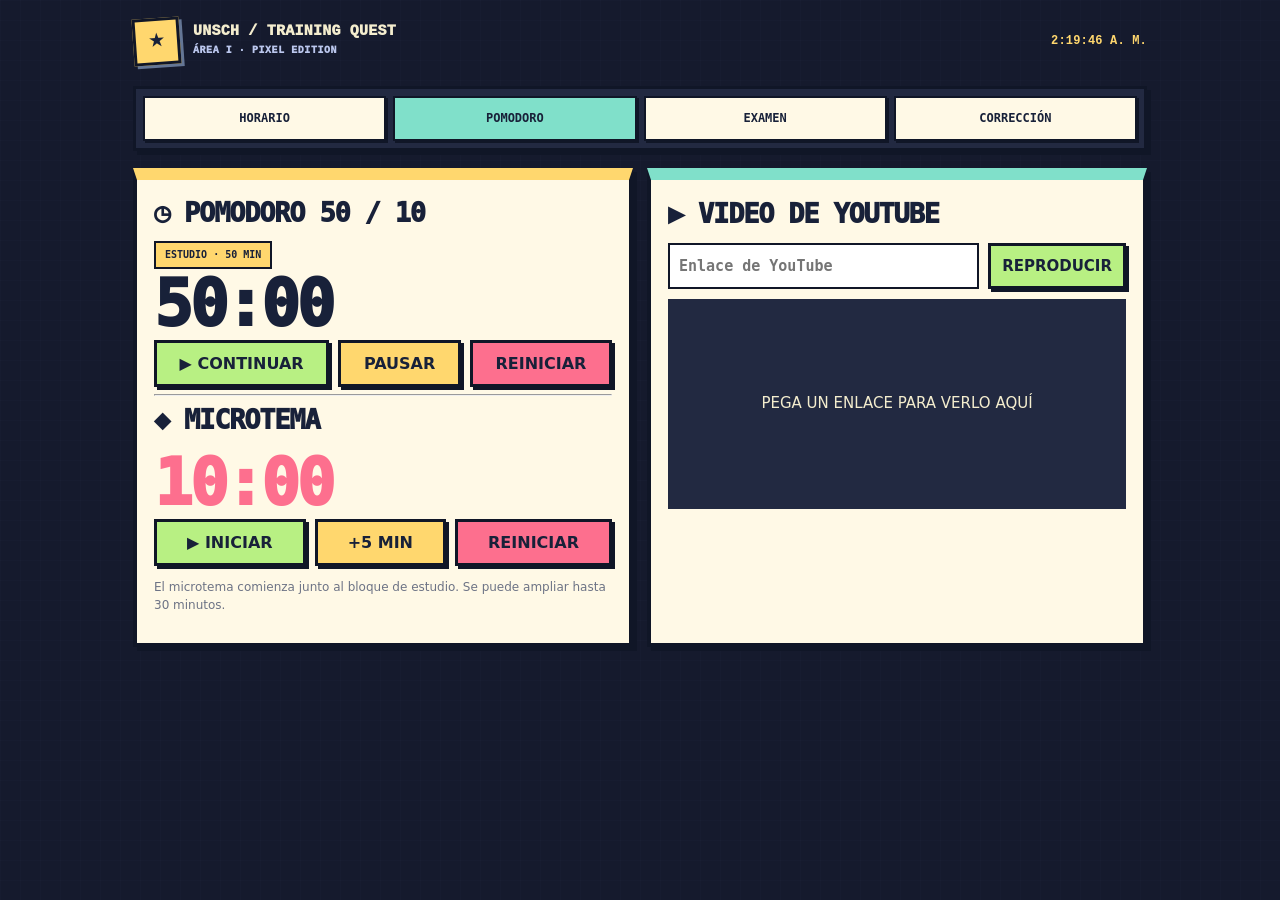
==== training.html @ 4e38eedb "feat: compact course budget cards with block minutes and seconds per question" ====
<!doctype html><html lang="es"><head><meta charset="utf-8"><meta name="viewport" content="width=device-width,initial-scale=1"><title>UNSCH · TRAINING QUEST / Pixel Edition</title><style>
:root{--night:#151a2d;--navy:#222941;--blue:#344163;--cream:#f4edce;--paper:#fff9e6;--ink:#182139;--edge:#101627;--muted:#6d7385;--pink:#fd6f8e;--lime:#b8f083;--yellow:#ffd76e;--mint:#80e0ca;--white:#fff;--shadow:5px 5px 0 var(--edge)}
*{box-sizing:border-box}html{scroll-behavior:smooth}body{margin:0;min-height:100vh;color:var(--ink);background:var(--night);font:500 15px/1.48 system-ui,-apple-system,"Segoe UI",sans-serif;overflow-x:hidden}
body:before{content:"";position:fixed;inset:0;z-index:-1;opacity:.35;pointer-events:none;background-image:linear-gradient(#a2b1e80e 1px,transparent 1px),linear-gradient(90deg,#a2b1e80e 1px,transparent 1px);background-size:20px 20px}
button,input{font:inherit}button{cursor:pointer}button:focus-visible,input:focus-visible{outline:4px solid var(--mint);outline-offset:2px}button:disabled{opacity:.48;cursor:not-allowed}
h1,h2,h3,p{margin-top:0}.pixel{font-family:"Courier New",Consolas,monospace;font-weight:1000;letter-spacing:.05em;text-transform:uppercase}.hidden{display:none!important}.shell{width:min(100%,1050px);padding:18px 18px 70px;margin:0 auto}
.top{display:flex;justify-content:space-between;align-items:center;gap:12px;color:var(--cream);margin-bottom:21px}.logo{display:flex;align-items:center;gap:13px}.logo-mark{border:3px solid var(--edge);box-shadow:3px 3px 0 #647695;background:var(--yellow);color:var(--ink);width:47px;height:47px;display:grid;place-items:center;font-size:22px;transform:rotate(-4deg)}.logo small{display:block;letter-spacing:.13em;font-size:10px;color:#bbc7ed;margin-top:4px}.logo strong{font-size:15px;line-height:1.1}.top-actions{display:flex;align-items:center;gap:9px}.offline{color:var(--lime);font-size:10px;border:1px solid #54634e;padding:8px 10px}.gear{width:47px;height:47px;display:grid;place-items:center;background:var(--navy);color:var(--white);font-size:26px;border:3px solid #8c95b4;box-shadow:3px 3px 0 #090f20;line-height:1}
.panel{border:4px solid var(--edge);box-shadow:var(--shadow);background:var(--paper);margin-bottom:19px}.panel-dark{background:var(--navy);color:#fff}.pad{padding:24px}.tiny{font:900 11px/1.4 "Courier New",monospace;letter-spacing:.15em;text-transform:uppercase}.kicker{color:var(--pink)}.topline{display:flex;align-items:center;justify-content:space-between;gap:8px;flex-wrap:wrap}.tag{display:inline-block;padding:6px 9px;background:var(--yellow);color:var(--ink);border:2px solid var(--edge);font:900 10px/1.2 monospace;letter-spacing:.05em;text-transform:uppercase}.tag.dark{background:var(--mint)}
.hero{position:relative;overflow:hidden}.hero:after{content:"✦";position:absolute;right:45px;top:50px;font-size:76px;color:#b8f08322;pointer-events:none}.hero h1{font-size:clamp(35px,6.7vw,74px);line-height:.98;letter-spacing:-.075em;max-width:680px;margin:19px 0 17px}.hero h1 span{color:var(--yellow);display:block}.lead{color:#cbd0e1;max-width:580px;font-size:15px;line-height:1.65}.btn{border:3px solid var(--edge);box-shadow:4px 4px 0 #101627;display:inline-flex;justify-content:center;align-items:center;gap:9px;text-align:center;font-weight:950;letter-spacing:.03em;min-height:53px;padding:12px 17px;background:#fff;color:var(--ink);text-decoration:none;transition:transform .08s,box-shadow .08s;border-radius:0}.btn:active:not(:disabled){transform:translate(3px,3px);box-shadow:1px 1px 0 var(--edge)}.btn.primary{background:var(--lime)}.btn.yellow{background:var(--yellow)}.btn.pink{background:var(--pink)}.btn.ghost{background:#eef0f9}.btn.navy{background:var(--navy);color:#fff;border-color:#0a0e1a;box-shadow:4px 4px 0 #7c87a4}.home-actions{display:flex;gap:13px;flex-wrap:wrap;margin-top:24px}.home-actions .btn.primary{min-width:250px}
.stat-grid{display:grid;grid-template-columns:repeat(3,minmax(0,1fr));gap:15px}.stat{padding:19px}.stat .num{font:900 clamp(30px,4vw,48px)/1.1 "Courier New",monospace;letter-spacing:-.06em;margin:10px 0}.stat .desc{font-size:12px;color:var(--muted)}.stat em{font-style:normal;font-size:12px;white-space:nowrap}.stat:nth-child(2){background:var(--mint)}.stat:nth-child(3){background:var(--yellow)}.muted{color:var(--muted)}
.hint{padding:13px 15px;background:#eaf2dd;border-left:5px solid #69a447;font-size:13px;line-height:1.6}.hint strong{color:#21412d}.footer-note{color:#aeb9d8;font-size:11px;line-height:1.5;margin:20px 0;text-align:center}
.game-grid{display:grid;grid-template-columns:minmax(0,1fr) 268px;gap:20px}.score-banner{padding:15px 18px;background:#292f4b;color:#fff;display:flex;justify-content:space-between;align-items:center;gap:20px;flex-wrap:wrap}.score-banner .score{font:1000 clamp(36px,5vw,54px)/1 "Courier New",monospace;color:var(--lime);letter-spacing:-.075em;margin:5px 0}.score-banner .score span{color:#bbc2d8;font:700 19px monospace;letter-spacing:0}.score-breakdown{display:flex;gap:18px;align-items:center;font-size:12px;color:#d9deef}.score-breakdown b{display:block;color:var(--yellow);font:900 20px monospace}.question-panel{overflow:hidden}.question-head{background:var(--yellow);border-bottom:4px solid var(--edge);padding:14px 20px;display:flex;gap:10px;align-items:center;justify-content:space-between}.question-head .tiny{color:#333e54}.question-body{padding:23px 25px 26px}.course-title{font-size:clamp(26px,4vw,43px);font-weight:1000;line-height:1.06;letter-spacing:-.05em;margin:4px 0 13px;max-width:600px}.course-meta{display:flex;flex-wrap:wrap;gap:8px;margin-bottom:19px}.pill{font:800 12px monospace;border:2px solid var(--edge);padding:6px 9px;background:#f5eac8}.pill.accent{background:var(--mint)}.progress-rail{background:#c6c3b7;border:3px solid var(--edge);height:18px;padding:2px;margin:13px 0 19px}.progress-fill{background:var(--lime);height:100%;width:0%;transition:width .15s}.prompt{font-size:clamp(20px,3vw,29px);font-weight:900;margin:22px 0 6px;line-height:1.27}.prompt-sub{font-size:13px;color:var(--muted);margin:0 0 24px}.answers{display:grid;grid-template-columns:1fr 1fr;gap:15px}.answer{min-height:106px;display:flex;justify-content:center;align-items:center;flex-direction:column;gap:5px;border:4px solid var(--edge);box-shadow:5px 5px 0 var(--edge);font-size:24px;font-weight:1000;transition:transform .08s,box-shadow .08s;text-transform:uppercase}.answer:active{transform:translate(4px,4px);box-shadow:1px 1px 0 var(--edge)}.answer small{font:800 11px monospace}.answer.good{background:var(--lime)}.answer.bad{background:var(--pink)}.answer.good:hover{background:#a6eb65}.answer.bad:hover{background:#ff8aa3}.question-footer{display:flex;align-items:center;gap:9px;flex-wrap:wrap;justify-content:space-between;margin-top:23px}.soft-button{font:900 12px monospace;padding:9px 11px;border:2px solid var(--edge);background:#f5efd9}.soft-button:disabled{opacity:.35}.keys{color:#818394;font-size:11px}
.sidebar{padding:16px;background:#faf6e8}.sidebar h3{font-size:13px;margin:0 0 12px}.side-progress{text-align:center;padding:14px 8px;background:var(--navy);color:#fff;margin-bottom:13px}.side-progress strong{font:1000 26px monospace;color:var(--lime);display:block}.side-progress small{font:700 11px monospace;color:#b9c4dd}.course-list{display:flex;flex-direction:column;gap:5px;max-height:550px;overflow:auto}.course-item{padding:9px 8px;border:2px solid transparent;background:transparent;display:flex;gap:8px;align-items:center;justify-content:space-between;color:var(--ink);width:100%;text-align:left}.course-item:hover{background:#ece3c5}.course-item.active{background:var(--yellow);border-color:var(--edge)}.course-item.done .course-name:before{content:"✓ ";color:#398d54}.course-item small{font:800 10px monospace;flex-shrink:0}.course-name{font-size:11px;font-weight:800;line-height:1.2}.course-item.test{border-top:1px dashed #9897a5;margin-top:5px}
.section-heading{display:flex;justify-content:space-between;align-items:center;flex-wrap:wrap;gap:13px;margin-bottom:16px}.section-heading h2{margin:0;font-size:clamp(24px,4vw,38px);letter-spacing:-.04em}.config-intro{font-size:13px;color:var(--muted);max-width:650px;margin-bottom:10px}.config-actions{display:flex;gap:12px;flex-wrap:wrap}.cfg-block{padding:15px;margin-bottom:17px}.cfg-block h3{font-size:14px;margin-bottom:6px}.cfg-caption{color:var(--muted);font-size:12px;margin-bottom:10px}.config-table{width:100%;border-collapse:collapse}.config-table th{text-align:left;font:900 10px monospace;text-transform:uppercase;letter-spacing:.04em;color:#687083;padding:10px 7px;border-bottom:3px solid var(--edge)}.config-table td{padding:8px 7px;border-bottom:1px solid #e4dcc6}.config-table tr:last-child td{border-bottom:0}.config-table label{font-size:13px;font-weight:800}.config-table input{background:#fff;border:2px solid var(--edge);padding:8px;width:76px;max-width:100%;font:900 16px monospace;border-radius:0}.config-table .dim{font-size:11px;color:var(--muted)}.config-fix{background:#fff1c2;border:2px solid var(--edge);padding:13px;font-size:12px;margin:12px 0 20px}.config-fix b{font-family:monospace}.config-footer{display:flex;gap:12px;flex-wrap:wrap;position:sticky;bottom:8px;z-index:3;padding:12px;background:var(--navy);border:3px solid var(--edge);box-shadow:var(--shadow)}
.result-hero{padding:24px;background:var(--yellow)}.result-hero h1{font-size:clamp(39px,8vw,80px);line-height:1;margin:8px 0}.result-hero p{margin-bottom:0}.result-two{display:grid;grid-template-columns:1fr 1fr;gap:15px}.result-card{padding:20px}.result-card strong{font:1000 37px monospace;display:block;margin:4px 0}.result-card small{color:var(--muted);font-size:12px}.breakdown-row{padding:13px 16px;border-bottom:2px solid #d5d2c4;display:flex;justify-content:space-between;align-items:center;gap:12px}.breakdown-row:last-child{border:0}.breakdown-row strong{font:900 17px monospace}.breakdown-row small{display:block;color:#6b7282;font-size:11px}.summary{padding:10px 15px}.result-actions{display:flex;gap:12px;flex-wrap:wrap;margin:21px 0}.toast{position:fixed;bottom:19px;left:50%;z-index:10;transform:translate(-50%,120px);background:var(--yellow);border:3px solid var(--edge);box-shadow:var(--shadow);padding:12px 17px;font:900 12px monospace;color:var(--ink);pointer-events:none;opacity:0;transition:all .18s;text-align:center;max-width:92vw}.toast.show{opacity:1;transform:translate(-50%,0)}
@media(max-width:760px){.shell{padding:13px 13px 65px}.offline{display:none}.pad{padding:19px}.hero h1{font-size:clamp(36px,10vw,58px)}.hero:after{right:10px;top:20px}.stat-grid{grid-template-columns:1fr 1fr;gap:12px}.stat:last-child{grid-column:span 2}.stat .num{font-size:34px}.game-grid{display:flex;flex-direction:column}.sidebar{order:2}.course-list{display:grid;grid-template-columns:1fr 1fr;max-height:none}.question-body{padding:18px}.course-title{font-size:29px}.answers{gap:11px}.answer{min-height:110px}.score-banner{gap:8px}.score-banner .score{font-size:40px}.score-breakdown{gap:12px}.score-breakdown b{font-size:17px}.keys{display:none}.result-two{gap:10px}.result-card{padding:14px}.result-card strong{font-size:27px}}
@media(max-width:390px){.logo small{font-size:9px}.logo strong{font-size:12px}.gear{width:43px;height:43px}.score-breakdown{font-size:10px}.answers{gap:9px}.answer{font-size:22px}.config-table input{width:58px;padding:5px 4px}.config-table td,.config-table th{padding:8px 2px}.config-table label{font-size:12px}}
@media(prefers-reduced-motion:reduce){*,*:before,*:after{transition:none!important;scroll-behavior:auto!important}}

.shell{max-width:1200px}.tabs{display:grid;grid-template-columns:repeat(5,1fr);gap:8px;margin-bottom:15px}.tabs button{padding:12px 4px;font:900 12px monospace;background:var(--cream);border:3px solid var(--edge);box-shadow:3px 3px var(--edge);cursor:pointer}.tabs button.active{background:var(--mint)}.pane{display:none}.pane.active{display:block}.bento{display:grid;grid-template-columns:repeat(12,minmax(0,1fr));gap:14px}.tile{grid-column:span 6;padding:17px;margin:0}.tile.wide{grid-column:span 12}.tile.third{grid-column:span 4}.tile h2{font:1000 19px monospace;margin:0 0 12px}.timer{font:1000 clamp(33px,5vw,70px)/1.1 monospace;color:var(--ink);font-variant-numeric:tabular-nums}.timer.red{color:var(--pink)}.row{display:flex;gap:8px;align-items:center;flex-wrap:wrap}.action{border:3px solid var(--edge);box-shadow:3px 3px var(--edge);padding:10px 12px;background:var(--yellow);font-weight:900;cursor:pointer;color:var(--ink)}.action.selected{background:var(--mint)}.action.green{background:var(--lime)}.action.pink{background:var(--pink)}.action:disabled{opacity:.45}.field{border:2px solid var(--edge);background:#fff;color:var(--ink);padding:9px;width:100%;font:700 14px monospace}.qgrid{display:grid;grid-template-columns:repeat(10,minmax(0,1fr));gap:5px;max-height:250px;overflow:auto}.qgrid button{min-width:0;border:2px solid var(--edge);padding:8px 0;background:#dedcdb;font:900 12px monospace;cursor:pointer}.qgrid button.done{background:var(--lime)}.qgrid button.sel{outline:3px solid var(--pink);outline-offset:0}.choices{display:grid;grid-template-columns:repeat(5,1fr);gap:8px}.choices button{font:1000 24px monospace;border:3px solid var(--edge);background:var(--yellow);box-shadow:3px 3px var(--edge);padding:14px 0;cursor:pointer}.choices button.selected{background:var(--mint)}.confidence{display:grid;grid-template-columns:repeat(4,1fr);gap:6px}.confidence button{padding:9px 3px;font:800 11px monospace;border:2px solid var(--edge);background:#f4edce;cursor:pointer}.confidence button.selected{background:var(--pink)}.coursechip{display:inline-block;background:var(--course-color,var(--yellow));padding:6px 10px;border:2px solid var(--edge);font:900 12px monospace}.mini-table{width:100%;border-collapse:collapse}.mini-table td,.mini-table th{border-bottom:1px solid #c8c4b5;padding:9px 5px;text-align:left;font-size:12px}.mini-table input{width:70px;border:2px solid var(--edge);padding:7px;background:white}.course-card{border:3px solid var(--edge);background:#fff;padding:10px;box-shadow:3px 3px var(--edge)}.course-card h3{margin:0 0 8px;background:var(--course-color,var(--yellow));padding:8px;font:900 12px monospace}.reviewcards{display:grid;grid-template-columns:repeat(2,1fr);gap:12px;max-height:350px;overflow:auto}.reviewcards button{border:2px solid var(--edge);padding:7px;background:#ddd;cursor:pointer}.reviewcards button.good{background:var(--lime)}.reviewcards button.bad{background:var(--pink)}.scorebig{font:1000 44px monospace;color:var(--lime)}#gate{position:fixed;inset:0;z-index:20;background:var(--night);display:grid;place-items:center;padding:20px;text-align:center}#gate.hidden{display:none}#gate .timer{font-size:clamp(38px,8vw,85px);color:var(--pink)}#gate h1{font:1000 clamp(30px,6vw,70px) monospace;color:var(--cream)}#player iframe{width:100%;aspect-ratio:16/9;border:3px solid var(--edge)}.ytbox{min-height:210px;display:grid;place-items:center;background:var(--navy);color:var(--cream);margin-top:10px}.schedule-grid{display:grid;grid-template-columns:repeat(2,1fr);gap:8px}.slot{border:2px solid var(--edge);background:var(--yellow);padding:12px;font-weight:800}.slot:nth-child(3n){background:var(--mint)}.slot:nth-child(4n){background:var(--lime)}.slot small{display:block;font:900 11px monospace}.small{font-size:12px;color:var(--muted)}textarea.field{min-height:90px}#settings .tile{max-height:72dvh;overflow:auto}@media(max-width:720px){.tabs button{font-size:10px;padding:10px 1px}.tile,.tile.third{grid-column:span 12}.reviewcards{grid-template-columns:1fr}.confidence button{font-size:9px}.choices button{font-size:20px;padding:11px 0}.qgrid{grid-template-columns:repeat(8,1fr)}.schedule-grid{grid-template-columns:1fr 1fr}}
</style>
<style id="scorequest-fidelity">
/* Score Quest v2: course strips, square answer tiles, cream bento surfaces */
.shell{max-width:1120px}
.tabs{background:#222941;padding:7px;border:3px solid #101627;box-shadow:4px 4px 0 #101627;margin-bottom:17px}
.tabs button{background:#fff9e6;color:#182139;border:3px solid #101627;box-shadow:3px 3px 0 #101627;min-height:45px}
.tabs button.active{background:#80e0ca}
.tile{background:#fff9e6;border:4px solid #101627;box-shadow:5px 5px 0 #101627}
#study .tile:first-child{border-top:12px solid #ffd76e}
#study .tile:nth-child(2){border-top:12px solid #80e0ca}
#schedule .tile:first-child{border-top:12px solid #b8f083}
#schedule .tile:nth-child(2){border-top:12px solid #ffd76e}
#exam .tile:nth-child(2){border-top:12px solid #80e0ca}
#exam .tile:nth-child(3){border-top:12px solid #c7a7fc}
#review .tile:nth-child(2){border-top:12px solid #ffd76e}
#review .tile:nth-child(3){border-top:12px solid #80e0ca}
#exam .choices button{min-height:75px}
#exam .choices button.selected{background:#b8f083}
#review .reviewcards{display:grid;grid-template-columns:1fr;gap:14px;max-height:none;overflow:visible}
#review .course-card{padding:0;background:#fffdf5;border:4px solid #101627;box-shadow:4px 4px 0 #101627;overflow:hidden}
#review .course-card h3{background:var(--course-color);padding:13px 15px;margin:0;border-bottom:4px solid #101627;display:flex;justify-content:space-between;align-items:center;gap:10px;font:900 13px/1.4 'Courier New',monospace;text-transform:uppercase}
#review .course-card .course-detail{padding:13px 15px 16px}
#review .course-card .course-stats{display:flex;justify-content:space-between;flex-wrap:wrap;gap:8px;color:#5b6374;font:900 12px 'Courier New',monospace;margin-bottom:14px}
#review .course-card .course-tiles{display:flex;gap:9px;flex-wrap:wrap}
#review .course-card .course-tiles button{position:relative;width:54px;height:54px;flex:none;border:3px solid #101627;box-shadow:3px 3px 0 #101627;background:#d5d5da;color:#182139;font:900 16px 'Courier New',monospace;padding:4px}
#review .course-card .course-tiles button.good{background:#b8f083}
#review .course-card .course-tiles button.bad{background:#fd8298}
#review .course-card .course-tiles button small{position:absolute;right:3px;bottom:1px;font-size:11px}
#review .course-card .course-tiles button:active{transform:translate(2px,2px);box-shadow:1px 1px 0 #101627}
#review .course-card.empty{opacity:.65}
#review .course-card .course-tiles button.current{outline:3px solid #344163;outline-offset:2px}
#review .scorebig{color:#b8f083}
#exam .coursechip,#review .coursechip{background:var(--course-color,#ffd76e)}
@media(max-width:720px){
.shell{padding:10px 11px 45px}
.top{margin-bottom:12px}
.tabs{gap:4px;padding:5px;display:grid;grid-template-columns:repeat(5,minmax(0,1fr))}
.tabs button{padding:8px 1px;font-size:10px;min-height:43px}
.bento{gap:11px}
.tile{padding:14px}
#review .course-card .course-tiles button{width:49px;height:49px}
#review .course-card h3{font-size:12px}
#study .ytbox{min-height:170px}
#study #player iframe{width:100%;max-height:40vh}
}
</style>

<style id="ux-fixes-v3">
.top{display:grid;grid-template-columns:minmax(0,1fr) auto;align-items:center}
.top .logo{min-width:0}
.top .logo strong{display:block;overflow-wrap:normal}
#now{white-space:nowrap;font:900 12px/1.1 'Courier New',monospace;color:#ffd76e;text-align:right;min-width:84px}
.tabs{position:sticky;top:0;z-index:10}
#exam .bento{align-items:start}
#exam .tile.wide{padding:12px 15px}
#exam .tile.wide>.row{gap:8px}
#exam .tile.wide .timer{font-size:clamp(27px,4.6vw,52px)}
#exam #examName{flex:1 1 180px;min-width:0}
#exam #qTitle{line-height:1.1;margin:10px 0 14px;font-size:clamp(23px,4vw,34px);overflow-wrap:anywhere}
.question-sub{display:block;font:900 11px/1.6 'Courier New',monospace;color:#667084;margin-top:5px;letter-spacing:.04em}
#exam .choices button{min-height:62px;padding:10px 0;font-size:clamp(20px,4vw,27px)}
#exam .choices button.selected{background:#b8f083;outline:3px solid #344163;outline-offset:1px}
.confidence-step{border:3px dashed #9ca3b5;background:#f1eddf;padding:12px;margin:15px 0;opacity:.7;transition:background .15s,opacity .15s}
.confidence-step.ready{background:#e1f4e5;border:3px solid #2b8762;opacity:1}
.confidence-step #confidencePrompt{font:900 12px/1.5 'Courier New',monospace;color:#263e42;margin:0 0 12px}
#exam .confidence{grid-template-columns:repeat(2,minmax(0,1fr));gap:9px}
#exam .confidence button{min-height:50px;background:#fff9e6;border:3px solid #101627;box-shadow:2px 2px 0 #101627;font:900 12px 'Courier New',monospace}
#exam .confidence button.selected{background:#80e0ca}
#exam .confidence button:disabled{opacity:.35;cursor:not-allowed}
#exam .qgrid{grid-template-columns:repeat(10,minmax(0,1fr));max-height:none;overflow:visible;gap:5px}
#exam .qgrid button{min-height:38px;min-width:0;padding:3px 1px;position:relative}
#exam .qgrid button.answered{background:#b8f083!important}
#exam .qgrid button.needs-confidence{background:#ffd76e!important}
#exam .qgrid button.sel{outline:3px solid #fd6f8e;outline-offset:-3px}
#exam .qgrid button small{font-size:10px;display:block}
#review .reviewcards{gap:11px}
#review .course-card .course-tiles{gap:7px}
#review .course-card .course-tiles button{width:48px;height:48px}
#review .course-card .course-detail{padding:10px 12px 13px}
#review .course-card h3{padding:10px 12px}
#review .course-card .course-stats{font-size:11px}
@media(max-width:720px){
.top{gap:10px}
.top .logo{gap:9px}
.top .logo strong{font-size:12px;line-height:1.3}
.top .logo small{font-size:9px}
#now{font-size:11px;min-width:76px}
#exam .bento{gap:12px}
#exam .tile.wide>.row{display:grid;grid-template-columns:1fr}
#exam .tile.wide .timer{font-size:clamp(30px,9vw,47px);white-space:nowrap;letter-spacing:-.05em}
#exam .tile.wide>.row:nth-child(2){display:flex}
#exam .tile.wide .action{flex:1 1 auto}
#exam #examName{width:100%!important;flex-basis:100%}
#exam .choices{gap:6px}
#exam .choices button{min-height:62px;padding:10px 0}
#exam .qgrid{grid-template-columns:repeat(10,minmax(0,1fr));gap:4px}
#exam .qgrid button{min-height:34px;font-size:10px}
#exam .qgrid button small{font-size:9px}
#exam .confidence button{font-size:11px}
#review .course-card .course-tiles button{width:46px;height:46px}
#review .course-card h3{font-size:12px}
#review .course-card .course-stats{font-size:10px}
#review .scorebig{font-size:clamp(29px,8vw,44px)}
}
@media(max-width:360px){#exam .qgrid{grid-template-columns:repeat(8,minmax(0,1fr))}.tabs button{font-size:9px}}
</style>
<style id="typography-and-controls-v4">
/* More natural letter spacing and consistent responsive rhythm */
.pixel{letter-spacing:0.015em}.tiny{letter-spacing:.045em}.logo small{letter-spacing:.055em}
.tag{letter-spacing:0}.btn,.action,.tabs button{letter-spacing:0;line-height:1.2}
.tile h2{letter-spacing:-.035em;line-height:1.2;overflow-wrap:normal}
#study .tile h2{font-size:clamp(19px,4.5vw,27px);letter-spacing:-.045em}
#study .tile .row{gap:9px;align-items:stretch}
#study .tile .row .action{font-size:clamp(12px,3.2vw,16px);padding:11px 10px;min-width:0;flex:1 1 auto;white-space:nowrap}
#study .tile .row:has(#yt) {display:grid;grid-template-columns:minmax(0,1fr) auto;align-items:stretch}
#study #yt{min-width:0!important;width:100%;font-size:15px}
#study #ytGo{font-size:clamp(11px,3vw,15px);padding-inline:11px}
#study .small{letter-spacing:0;line-height:1.5;margin-top:12px}
#study .timer{letter-spacing:-.045em}
#study .ytbox{display:grid;place-items:center;text-align:center;padding:16px;line-height:1.4}
@media(max-width:480px){
#study .tile{padding:15px 14px}
#study .tile .row{gap:7px}
#study .tile .row .action{padding:10px 7px;min-height:48px}
#study .tile .row:has(#yt){grid-template-columns:1fr}
#study #ytGo{width:100%}
#study .timer{font-size:clamp(42px,12vw,62px)}
}
</style><style>#videoTitle{overflow-wrap:anywhere;word-break:normal;line-height:1.25;font-size:clamp(17px,3.5vw,24px);letter-spacing:0;text-transform:none}</style><style id="plan-adaptativo">
.plan-status{background:#ffd76e;border:3px solid #101627;box-shadow:3px 3px #101627;padding:12px;font:900 17px 'Courier New',monospace;margin:12px 0}
.plan-status[data-plan="A"]{background:#b8f083}.plan-status[data-plan="B"]{background:#ffd76e}.plan-status[data-plan="C"]{background:#fd8298}
.plan-options{display:grid;grid-template-columns:repeat(2,minmax(0,1fr));gap:8px;margin:12px 0 16px}
.plan-option{min-width:0;padding:11px 5px;background:#fff9e6;border:3px solid #101627;box-shadow:3px 3px #101627;font:900 12px 'Courier New',monospace;cursor:pointer}
.plan-option.active{background:#80e0ca}
.plan-days{display:grid;grid-template-columns:repeat(2,minmax(0,1fr));gap:9px}
.plan-day{border:2px solid #101627;background:#fff;padding:10px;min-width:0}
.plan-day:nth-child(5n+1){background:#ffd76e}.plan-day:nth-child(5n+2){background:#80e0ca}.plan-day:nth-child(5n+3){background:#b8f083}.plan-day:nth-child(5n+4){background:#d5b9fc}.plan-day:nth-child(5n){background:#fdc6a5}
.plan-day strong{display:block;font:900 11px 'Courier New',monospace;margin-bottom:5px}
.plan-day span{font-weight:800;font-size:14px;line-height:1.35}
@media(max-width:390px){.plan-days{grid-template-columns:1fr}.plan-options{grid-template-columns:repeat(2,minmax(0,1fr))}}
</style>
<style id="progress-and-schedule-v7">
.slot{background:#fff9e6!important;border-left:7px solid #8a94a9}
.slot[data-kind="study"]{background:#fff0c7!important;border-left-color:#ffca55}
.slot[data-kind="break"]{background:#e6e9f0!important;border-left-color:#8993a8}
.slot[data-kind="exam"]{background:#d8f4ee!important;border-left-color:#58c8b2}
.slot[data-kind="review"]{background:#e4f4ce!important;border-left-color:#9ad666}
.slot[data-kind="meal"]{background:#e6e9f0!important;border-left-color:#8993a8}
.progress-panel{border-top:4px solid #101627;margin-top:22px;padding-top:17px}
.progress-panel h2{font-size:17px}
.progress-chart{background:#fffdf5;border:3px solid #101627;box-shadow:3px 3px #101627;padding:6px;min-height:230px}
.progress-chart svg{display:block;width:100%;height:auto;overflow:visible}
.progress-chart text{font-family:'Courier New',monospace;font-size:12px;font-weight:800;fill:#252c44}
.progress-legend{display:flex;gap:15px;flex-wrap:wrap;font-size:11px;font-weight:800;margin:12px 0}
.weekly-entries{display:grid;grid-template-columns:repeat(2,minmax(0,1fr));gap:7px;margin:12px 0}
.weekly-entry{background:#fffdf5;border:2px solid #101627;padding:9px;font-size:12px}
.weekly-entry strong{display:block;font:900 12px 'Courier New',monospace}
.weekly-entry .points{font:900 19px 'Courier New',monospace;color:#22314a}
.weekly-entry small{color:#677082}
.progress-panel .field{width:auto;max-width:100%;min-width:120px}
@media(max-width:400px){.weekly-entries{grid-template-columns:1fr}}
</style>
<style id="ux-v8">
*,*::before,*::after{box-sizing:border-box}
:root{--shadow-ink:#101627}
.shell{padding-bottom:45px}
.tile,.panel,.course-card{border-radius:0;box-shadow:4px 4px 0 var(--shadow-ink);background-clip:padding-box}
.tabs{grid-template-columns:repeat(4,minmax(0,1fr));gap:7px}
.tabs button{min-width:0;box-shadow:2px 2px 0 var(--shadow-ink);border-width:2px}
.action,.choices button,.course-tiles button{border-radius:0;box-shadow:3px 3px 0 var(--shadow-ink);transition:transform .08s,box-shadow .08s}
.action:active,.choices button:active,.course-tiles button:active{transform:translate(2px,2px);box-shadow:1px 1px 0 var(--shadow-ink)}
#review .tile.wide .row{gap:12px}
#review .tile.wide .tag{white-space:nowrap}
#review [data-tab="settings"]{background:#ffd76e;color:#182139;font-size:12px;padding:9px}
#gate{overflow:auto;align-items:center}
.welcome-card{width:min(550px,100%);padding:clamp(15px,4vw,30px);border:3px solid #ffe0a0;background:#222941;box-shadow:6px 6px 0 #101627}
#gate h1{margin:5px 0 12px;font-size:clamp(26px,6vw,54px);color:#ffd76e}
#gate .timer{font-size:clamp(30px,7vw,64px);white-space:nowrap}
.welcome-sub{color:#fff9e6;font:800 12px 'Courier New',monospace;letter-spacing:.07em}
.welcome-note{background:#fff9e6;color:#1b233b;border:3px solid #101627;padding:12px;font:800 12px/1.6 'Courier New',monospace;margin:15px 0}
.access-box{background:#fff9e6;color:#182139;padding:14px;border:3px solid #101627;text-align:left;margin:16px 0}
.access-box[hidden]{display:none}
.access-box label{display:block;font:900 12px 'Courier New',monospace;margin-bottom:8px}
.access-box input{width:100%;padding:12px;background:white;border:3px solid #101627;font-size:16px;color:#182139}
#accessMessage{color:#c03652;font-weight:800;font-size:12px}
.welcome-start{width:100%;font-size:20px;padding:14px}
@media(max-width:720px){.tabs{grid-template-columns:repeat(4,minmax(0,1fr));gap:5px}.tabs button{font-size:clamp(9px,2.5vw,12px);padding:11px 1px;letter-spacing:-.04em}.tile{padding:13px}.top .logo strong{font-size:11px}#review .tile.wide .row{align-items:flex-start}#review .scorebig{font-size:clamp(27px,7vw,43px)}.welcome-card{box-shadow:3px 3px 0 #101627}}
</style><link rel="icon" type="image/svg+xml" href="/favicon.svg?v=3"><link rel="shortcut icon" href="/favicon.svg?v=3"><style id="exam-strategy-style">.exam-strategy{border:3px solid var(--edge);background:var(--paper);padding:14px;margin:12px 0;box-shadow:4px 4px 0 var(--edge)}.exam-strategy .exam-milestone{font:900 clamp(16px,3.5vw,23px) monospace;background:var(--yellow);padding:12px;border:2px solid var(--edge);margin:10px 0}.exam-stages{display:grid;grid-template-columns:repeat(5,minmax(0,1fr));gap:5px;margin:12px 0}.exam-stages .stage{padding:8px 4px;border:2px solid var(--edge);font:900 10px/1.4 monospace;text-align:center;background:#e5e2f8}.exam-stages .stage.active{background:var(--lime);outline:3px solid var(--ink)}.exam-strategy table{width:100%;border-collapse:collapse;font:800 11px monospace;margin-top:10px}.exam-strategy td,.exam-strategy th{border-bottom:1px solid #c8c3b1;padding:7px 4px;text-align:left}.exam-strategy details{margin-top:10px}.exam-strategy .tag{font-size:11px}@media(max-width:650px){.exam-stages{grid-template-columns:repeat(2,minmax(0,1fr))}.exam-stages .stage:last-child{grid-column:span 2}}.exam-strategy{padding:9px 12px;margin:9px 0;box-shadow:2px 2px 0 var(--edge)}.exam-strategy>summary{cursor:pointer;font:900 12px monospace;list-style:revert}.exam-strategy>summary #examCompact{float:right}.exam-strategy-body{padding-top:9px}.exam-strategy .exam-milestone{font-size:14px;padding:9px;margin:7px 0}.exam-strategy .exam-stages{grid-template-columns:repeat(2,minmax(0,1fr))}.exam-strategy .exam-stages .stage:last-child{grid-column:auto}.exam-live-guide{margin-top:7px;background:#f4f1e6;border:2px solid var(--edge);padding:9px;font:800 12px/1.6 monospace}.exam-live-guide strong{font-size:13px}.exam-live-guide .clock-pair{display:flex;gap:12px;flex-wrap:wrap}.exam-live-guide .clock-pair span{background:var(--yellow);padding:2px 6px}.exam-live-guide .warn{color:#a82943}.exam-strategy>details{margin-top:5px}.exam-block-cards{margin-top:9px}.exam-block-title{font:900 11px monospace;margin-bottom:6px}.exam-course-grid{display:grid;grid-template-columns:repeat(auto-fit,minmax(112px,1fr));gap:6px}.exam-course-card{background:#fff9e6;border:2px solid var(--edge);padding:7px;display:flex;flex-direction:column;gap:3px;min-width:0}.exam-course-card b{font:900 11px/1.2 monospace}.exam-course-card strong{font:900 16px monospace}.exam-course-card small{font:700 10px/1.3 monospace;opacity:.8}</style></head><body><div id="gate"><div class="welcome-card"><h1>CONFÍA EN TI.</h1><p class="welcome-sub">SE ACERCA LA UNSCH</p><div class="timer" id="countdown">--</div><p class="welcome-sub" id="countLabel"></p><div id="accessSetup" class="access-box"><label for="accessPassword" id="accessLabel">CREA TU CLAVE LOCAL</label><input id="accessPassword" type="password" autocomplete="new-password" placeholder="Contraseña" minlength="6"><p id="accessMessage" aria-live="polite"></p></div><button class="action green welcome-start" id="enter">▶ INICIAR</button></div></div><div class="shell"><header class="top"><div class="logo"><div class="logo-mark pixel">★</div><div><strong class="pixel">UNSCH / TRAINING QUEST</strong><small class="pixel">ÁREA I · PIXEL EDITION</small></div></div><span class="pixel" id="now">--:--</span></header><nav class="tabs"><button data-tab="schedule">HORARIO</button><button data-tab="study">POMODORO</button><button data-tab="exam">EXAMEN</button><button data-tab="review">CORRECCIÓN</button></nav><section class="pane active" id="schedule"><div class="bento"><article class="panel tile"><h2>▣ JORNADA</h2><div class="schedule-grid" id="slots"></div></article><article class="panel tile"><h2>★ PLAN ADAPTATIVO</h2>
<div class="plan-status" id="planStatus">SIN DIAGNÓSTICO</div>
<p class="small" id="planReason">Corrige las preguntas de RM, Aritmética, Física y Álgebra para obtener una recomendación.</p>
<div class="plan-options" id="planOptions">
<button class="plan-option" data-plan="A">A · AVANZAR</button>
<button class="plan-option" data-plan="B">B · REFORZAR</button>
<button class="plan-option" data-plan="C">C · CONCENTRAR</button>
<button class="plan-option" data-plan="auto">AUTO</button>
</div>
<div class="plan-days" id="planDays"></div>
<p class="small">Criterio orientativo: A ≥75 % de aciertos, B 50–74 %, C &lt;50 %, entre preguntas corregidas de los cursos prioritarios. Requiere al menos 10 corregidas. Puedes cambiar el plan manualmente.</p><div class="progress-panel"><h2>▥ PROGRESO · LUNES A VIERNES</h2><p class="small">Se registra cada simulacro al terminar de corregirlo. El gráfico muestra el promedio diario de los simulacros completos.</p><div class="progress-chart" id="weeklyChart" role="img" aria-label="Gráfico de puntos por día"></div><div class="progress-legend"><span>● Simulacro corregido</span><span>◌ Corrección incompleta</span></div><div id="weeklyEntries" class="weekly-entries"></div><p class="small">Selecciona el día al registrar un simulacro para comparar sus resultados.</p><div class="row"><label class="small" for="examDay">DÍA DEL SIMULACRO <select class="field" id="examDay"><option value="LUN">Lunes</option><option value="MAR">Martes</option><option value="MIÉ">Miércoles</option><option value="JUE">Jueves</option><option value="VIE">Viernes</option></select></label><button class="action green" id="saveProgress">GUARDAR RESULTADO</button></div><p class="small" id="progressFeedback"></p></div><label><b>TEMAS APOSTADOS</b><textarea class="field" id="topics" placeholder="Temas de hoy..."></textarea></label><p class="small" id="activity"></p></article></div></section><section class="pane" id="study"><div class="bento"><article class="panel tile"><h2>◷ POMODORO 50 / 10</h2><span class="tag" id="phase">ESTUDIO</span><div class="timer" id="pom">50:00</div><div class="row"><button class="action green" id="pomStart">▶ CONTINUAR</button><button class="action" id="pomPause">PAUSAR</button><button class="action pink" id="pomReset">REINICIAR</button></div><hr><h2>◈ MICROTEMA</h2><div class="timer red" id="micro">10:00</div><div class="row"><button class="action green" id="microStart">▶ INICIAR</button><button class="action" id="microMore">+5 MIN</button><button class="action pink" id="microReset">REINICIAR</button></div><p class="small">El microtema comienza junto al bloque de estudio. Se puede ampliar hasta 30 minutos.</p></article><article class="panel tile"><h2 id="videoTitle" aria-live="polite">▶ VIDEO DE YOUTUBE</h2><div class="row"><input class="field" id="yt" placeholder="Enlace de YouTube" style="flex:1;min-width:150px"><button class="action green" id="ytGo">REPRODUCIR</button></div><div class="ytbox" id="player">PEGA UN ENLACE PARA VERLO AQUÍ</div></article></div></section><section class="pane" id="exam"><div class="bento"><article class="panel tile wide"><div class="row" style="justify-content:space-between"><div><h2>▣ SIMULACRO · <span id="examTotal">100</span> PREGUNTAS</h2><p class="small" id="examState">Sin iniciar · 120 minutos sin pausas</p></div><div class="timer red" id="examClock">02:00:00</div></div><div class="exam-strategy" id="examStrategy"><div class="row" style="justify-content:space-between;align-items:center"><strong style="font:900 12px monospace">◷ GUÍA EN VIVO · 09:00 / 09:30</strong><span id="examCompact" style="font:800 11px monospace">120 MIN</span></div><div id="examLiveGuide" class="exam-live-guide" aria-live="off">INICIA EL EXAMEN PARA ACTIVAR LAS RECOMENDACIONES.</div><div id="examBlockCards" class="exam-block-cards"></div><details><summary style="cursor:pointer;font:800 11px monospace">▦ VER HORARIOS Y ESTRATEGIA</summary><div class="exam-strategy-body"><p class="small">Dos escenarios orientativos para el bloque académico. Los test de aptitud vocacional y actitud personal se realizan aparte de estas dos horas.</p><div class="exam-milestone" id="examMilestone" aria-live="polite"></div><div class="row" style="gap:8px"><span class="tag" id="examWallNow">TIEMPO: 0 MIN</span><span class="tag" id="examWallLeft">QUEDAN: 120 MIN</span></div><p class="small" id="examPace"></p><div id="examStages"></div><details><summary style="cursor:pointer;font-weight:900">▦ VER TODAS LAS ETAPAS Y CURSOS</summary><div id="examCoursePlan"></div></details></div></details></div><div class="row"><input class="field" id="examName" placeholder="Nombre del examen" style="width:220px"><button class="action green" id="examStart">INICIAR 120 MIN</button><button class="action pink" id="examFinish">FINALIZAR</button><button class="action" id="newExam">NUEVO</button></div></article><article class="panel tile"><span class="coursechip" id="qCourse">RV</span><h2 id="qTitle" style="font-size:27px;margin-top:12px">PREGUNTA 1 · RV</h2><p class="small">MARCA TU ALTERNATIVA</p><div class="choices" id="answers"></div><div id="confidenceStep" class="confidence-step" aria-live="polite"><p class="small" id="confidencePrompt">PRIMERO MARCA UNA ALTERNATIVA</p><div class="confidence" id="confidence"></div></div><p class="small" id="qTime"></p><div class="row"><button class="action" id="prev">← ANTERIOR</button><button class="action" id="next">SIGUIENTE →</button></div></article><article class="panel tile"><h2>▦ CARTILLA DE RESPUESTAS</h2><div class="qgrid" id="qgrid"></div><p class="small" id="markedCount"></p></article></div></section><section class="pane" id="review"><div class="bento"><article class="panel tile wide" style="background:var(--navy);color:white"><div class="row" style="justify-content:space-between"><div><div class="tiny">[ PUNTAJE ACTUAL ]</div><div class="scorebig" id="score">0 / 1000</div><div id="reviewProgress"></div></div><div class="row"><div class="tag">ÁREA I · CIENCIAS</div><button class="action" data-tab="settings" aria-label="Configuración de corrección">⚙ AJUSTES</button></div></div></article><article class="panel tile"><span class="coursechip" id="reviewCourse">RV</span><h2 id="reviewQ" style="font-size:26px;margin-top:12px">PREGUNTA 1 · RV</h2><p id="reviewAnswer"></p><p id="reviewConfidence" class="small"></p><div class="row"><button class="action green" id="good">✓ BIEN</button><button class="action pink" id="bad">✕ MAL</button><button class="action" id="skip">SALTAR</button><button class="action" id="reviewPrev">← ANTERIOR</button></div><hr><h2>CLAVES DEL SOLUCIONARIO</h2><textarea class="field" id="keys" placeholder="1:A, 2:C, 3:E... o letras separadas"></textarea><button class="action green" id="apply">APLICAR CLAVES</button></article><article class="panel tile"><h2>▦ RESULTADOS POR CURSO</h2><div class="reviewcards" id="results"></div></article><article class="panel tile wide"><h2>TESTS ADICIONALES · 80 PTS</h2><div class="row"><label>Aptitud (0–10) <input class="field" id="voc" type="number" min="0" max="10" style="width:100px"></label><label>Actitud (0–10) <input class="field" id="act" type="number" min="0" max="10" style="width:100px"></label><button class="action" id="export">EXPORTAR TXT</button><button class="action" id="exportJson">RESPALDO JSON</button><button class="action" id="backupAll">EXPORTAR DATOS</button><label class="action" for="importAll" style="display:inline-block;cursor:pointer">IMPORTAR DATOS</label><input id="importAll" type="file" accept="application/json,.json" style="display:none"></div></article></div></section><section class="pane" id="settings"><div class="bento"><article class="panel tile wide"><h2>⚙ CONFIGURACIÓN DE CURSOS</h2><p class="small">Edita preguntas y peso relativo. La escala conserva 920 puntos académicos + 80 de tests. Cambiar cantidades reinicia el simulacro.</p><table class="mini-table"><thead><tr><th>CURSO</th><th>PREG.</th><th>PESO</th></tr></thead><tbody id="settingsCourses"></tbody></table><p id="settingsSummary"></p><div class="row"><button class="action green" id="settingsSave">GUARDAR</button><button class="action pink" id="settingsReset">RESTAURAR</button></div></article></div></section></div><script>
// Reinicio único para comenzar la semana del 16/11/2026 con datos limpios.
// Se conserva la clave local para no bloquear el acceso.
(function(){
  const resetId='unsch-clean-start-2026-11-16';
  const now=new Date();
  const day=now.getFullYear()*10000+(now.getMonth()+1)*100+now.getDate();
  if(day<20261116 || localStorage.getItem(resetId)==='done') return;
  ['unsch-training-v2','unsch-training-courses-v1','unsch-topics',
   'unsch-plan-mode','unsch-weekly-progress-v1'].forEach(k=>localStorage.removeItem(k));
  sessionStorage.removeItem('unsch-auto-pom');
  localStorage.setItem(resetId,'done');
})();
const $=id=>document.getElementById(id);
const defaults=[['RV',6,3],['Lenguaje',6,2],['Literatura',6,2],['RM',6,3],['Aritmética',6,3],['Álgebra',4,3],['Geometría',4,3],['Trigonometría',4,2],['Física',6,3],['Química',6,2],['Biología',6,1],['Anatomía',6,1],['Historia Universal',6,2],['Historia del Perú',6,2],['Geografía',6,2],['Economía',6,2],['Cívica',5,3],['Actualidad',5,3]];
const colors=['#ffd76e','#80e0ca','#c7a7fc','#fd9b8c','#b8f083','#9ccaff','#ffb6df','#b5d6b1','#f5b778','#8edbd7','#ebbf7a','#d6b9fa','#ffb8ac','#c5ec8c','#a6c8fa','#ead98b','#e6a5f5','#f8ac6f'];
let courses;try{courses=JSON.parse(localStorage.getItem('unsch-training-courses-v1'))||defaults.map(c=>[...c]);if(!Array.isArray(courses)||courses.length!==defaults.length)throw 0}catch{courses=defaults.map(c=>[...c])}
let map=[];function rebuild(){map=courses.flatMap(([name,count,weight],ci)=>Array.from({length:count},()=>({name,weight,ci})))}rebuild();
const fresh=()=>({name:'',answers:Array(map.length).fill(''),conf:Array(map.length).fill(''),secs:Array(map.length).fill(0),result:Array(map.length).fill(null),keys:Array(map.length).fill(''),started:0,ended:0,voc:'',act:'',examDay:''});
let data;try{data=JSON.parse(localStorage.getItem('unsch-training-v2'))||fresh();if(data.answers.length!==map.length)data=fresh()}catch{data=fresh()}
let q=0,rq=0,entered=Date.now(),pomRunning=false,pomPhase=0,pomEnd=0,pomLeft=3000,microRunning=false,microEnd=0,microLeft=600;
const save=()=>{localStorage.setItem('unsch-training-v2',JSON.stringify(data));localStorage.setItem('unsch-topics',$('topics').value)},fmt=n=>{n=Math.max(0,Math.floor(n));return [Math.floor(n/3600),Math.floor(n%3600/60),n%60].map(v=>String(v).padStart(2,'0')).join(':')};
function pointValue(i){let d=courses.reduce((s,c)=>s+c[1]*c[2],0);return d?920*map[i].weight/d:0}

const studyPlans={
 A:[['LUNES','RM + Aritmética'],['MARTES','Física + Álgebra'],['MIÉRCOLES','Geometría + Trigonometría'],['JUEVES','Química + RV'],['VIERNES','Letras + errores']],
 B:[['LUNES','RM + Aritmética'],['MARTES','Física + Álgebra'],['MIÉRCOLES','RM + Aritmética'],['JUEVES','Física + Álgebra'],['VIERNES','Errores + Letras']],
 C:[['LUNES','RM + Aritmética'],['MARTES','RM + Aritmética'],['MIÉRCOLES','RM + Aritmética'],['JUEVES','RM + Aritmética'],['VIERNES','Errores + Letras']]
};
let planMode=localStorage.getItem('unsch-plan-mode')||'auto';

const weekDays=['LUN','MAR','MIÉ','JUE','VIE'];
let weeklyHistory=[];
try{weeklyHistory=JSON.parse(localStorage.getItem('unsch-weekly-progress-v1')||'[]');if(!Array.isArray(weeklyHistory))weeklyHistory=[]}catch{weeklyHistory=[]}
function persistHistory(){localStorage.setItem('unsch-weekly-progress-v1',JSON.stringify(weeklyHistory))}
function renderProgress(){
 const byDay=weekDays.map(day=>weeklyHistory.filter(x=>x.day===day&&x.complete));
 const points=byDay.map(xs=>xs.map(x=>x.points));
 const w=600,h=235,L=51,R=18,T=16,B=36,plotW=w-L-R,plotH=h-T-B;
 const x=i=>L+plotW*i/4,y=v=>T+plotH*(1-v/1000);
 const ticks=[0,250,500,750,1000].map(v=>'<line x1="'+L+'" x2="'+(w-R)+'" y1="'+y(v)+'" y2="'+y(v)+'" stroke="#d6d8df" stroke-width="1"/><text x="'+(L-7)+'" y="'+(y(v)+4)+'" text-anchor="end">'+v+'</text>').join('');
 const labels=weekDays.map((d,i)=>'<text x="'+x(i)+'" y="'+(h-10)+'" text-anchor="middle">'+d+'</text>').join('');
 const latest=weekDays.map((d,i)=>{const xs=byDay[i];return xs.length?{i,score:xs.reduce((sum,x)=>sum+x.points,0)/xs.length}:null}).filter(Boolean);
 const line=latest.length>1?'<polyline points="'+latest.map(p=>x(p.i)+','+y(p.score)).join(' ')+'" fill="none" stroke="#252c44" stroke-width="3" stroke-linejoin="round"/>':'';
 const dots=latest.map(p=>'<circle cx="'+x(p.i)+'" cy="'+y(p.score)+'" r="7" fill="#80e0ca" stroke="#101627" stroke-width="3"/><text x="'+x(p.i)+'" y="'+(y(p.score)-13)+'" text-anchor="middle">'+p.score.toFixed(0)+'</text>').join('');
 $('weeklyChart').innerHTML='<svg viewBox="0 0 '+w+' '+h+'" aria-hidden="true">'+ticks+labels+line+dots+'</svg>';
 $('weeklyEntries').innerHTML=weekDays.map((d,i)=>{let xs=weeklyHistory.filter(z=>z.day===d);let completed=xs.filter(z=>z.complete);let last=completed.at(-1);return '<div class="weekly-entry"><strong>'+['LUNES','MARTES','MIÉRCOLES','JUEVES','VIERNES'][i]+'</strong><span class="points">'+(last?(completed.reduce((sum,x)=>sum+x.points,0)/completed.length).toFixed(0)+' / 1000':'SIN NOTA')+'</span><br><small>'+completed.length+' completos · '+(xs.length-completed.length)+' parciales</small></div>'}).join('');
}
function saveProgress(){
 const checked=data.result.filter(x=>x!==null).length;
 if(!checked){$('progressFeedback').textContent='Corrige al menos una pregunta antes de registrar.';return}
 const complete=checked===map.length;
 const day=data.examDay||$('examDay').value;
 const points=score().total;
 const id=String(data.started||'manual-'+(data.ended||Date.now()));
 const entry={id,day,points,complete,checked,total:map.length,correct:data.result.filter(x=>x===true).length,at:new Date().toISOString(),name:data.name||'Simulacro'};
 const index=weeklyHistory.findIndex(x=>x.id===id);
 if(index>=0)weeklyHistory[index]=entry;else weeklyHistory.push(entry);
 persistHistory();renderProgress();
 $('progressFeedback').textContent=complete?'Resultado completo guardado: '+points.toFixed(0)+' puntos.':'Corrección parcial guardada ('+checked+'/'+map.length+'). No se graficará como nota definitiva.';
}
$('saveProgress').onclick=saveProgress;
$('examDay').value=data.examDay||weekDays[Math.min(4,Math.max(0,(new Date().getDay()+6)%7))];$('examDay').onchange=()=>{data.examDay=$('examDay').value;save()};
function renderPlan(){
 const priority=new Set(['RM','ARITMÉTICA','FÍSICA','ÁLGEBRA']);
 const graded=map.map((c,i)=>({c,i})).filter(({c,i})=>priority.has(c.name)&&data.result[i]!==null);
 const correct=graded.filter(({i})=>data.result[i]===true).length;
 const rate=graded.length?correct/graded.length:0;
 const suggested=graded.length<10?null:rate>=.75?'A':rate>=.5?'B':'C';
 const chosen=planMode==='auto'?suggested:planMode;
 const name=chosen==='A'?'A · AVANZAR':chosen==='B'?'B · REFORZAR':chosen==='C'?'C · CONCENTRAR':'PENDIENTE DE DATOS';
 $('planStatus').textContent='PLAN '+name;
 $('planStatus').dataset.plan=chosen||'';
 $('planReason').textContent=graded.length+' preguntas prioritarias corregidas · '+correct+' aciertos · '+(graded.length?Math.round(rate*100)+' %':'sin porcentaje')+'. '+(suggested?'Recomendación automática: Plan '+suggested+'.':'Se requieren al menos 10 preguntas prioritarias corregidas para recomendar un plan.')+(planMode!=='auto'?' Selección manual activa.':'');
 const shown=studyPlans[chosen||'A'];
 $('planDays').innerHTML=shown.map(([day,topic])=>'<div class="plan-day"><strong>'+day+'</strong><span>'+topic+'</span></div>').join('');
 document.querySelectorAll('[data-plan]').forEach(b=>b.classList.toggle('active',b.dataset.plan===planMode));
}
$('planOptions').onclick=e=>{const b=e.target.closest('[data-plan]');if(!b)return;planMode=b.dataset.plan;localStorage.setItem('unsch-plan-mode',planMode);renderPlan()};
function tab(id){document.querySelectorAll('.pane').forEach(p=>p.classList.toggle('active',p.id===id));document.querySelectorAll('[data-tab]').forEach(b=>b.classList.toggle('active',b.dataset.tab===id));if(id==='review')renderReview();if(id==='settings')renderSettings();if(id==='schedule')renderPlan()}
document.querySelectorAll('[data-tab]').forEach(b=>b.onclick=()=>tab(b.dataset.tab));
const ACCESS_KEY='unsch-access-hash-v1',UNLOCK_KEY='unsch-access-unlocked-v1';
async function digestPass(v){if(crypto?.subtle){let bytes=await crypto.subtle.digest('SHA-256',new TextEncoder().encode('UNSCH-local-v1:'+v));return Array.from(new Uint8Array(bytes),x=>x.toString(16).padStart(2,'0')).join('')}let h=2166136261;for(const ch of 'UNSCH-local-v1:'+v){h=Math.imul(h^ch.charCodeAt(0),16777619)}return 'local-'+(h>>>0).toString(16)}
function accessState(){let has=!!localStorage.getItem(ACCESS_KEY),unlocked=localStorage.getItem(UNLOCK_KEY)==='yes';$('accessSetup').hidden=has&&unlocked;$('accessLabel').textContent=has?'INTRODUCE TU CLAVE':'CREA TU CLAVE LOCAL';$('accessPassword').autocomplete=has?'current-password':'new-password'}
accessState();
// Acceso directo: la pantalla de bienvenida ya no bloquea Training Quest.
$('gate').classList.add('hidden');
tab('study');
$('enter').onclick=async()=>{let has=localStorage.getItem(ACCESS_KEY),unlocked=localStorage.getItem(UNLOCK_KEY)==='yes';if(!unlocked){let p=$('accessPassword').value;if(p.length<6){$('accessMessage').textContent='Escribe al menos 6 caracteres.';return}let hash=await digestPass(p);if(has&&hash!==has){$('accessMessage').textContent='La contraseña no coincide.';return}if(!has)localStorage.setItem(ACCESS_KEY,hash);localStorage.setItem(UNLOCK_KEY,'yes')} $('gate').classList.add('hidden');tab('study');if(!pomRunning)startPom();tick()};
$('accessPassword').addEventListener('keydown',e=>{if(e.key==='Enter')$('enter').click()});
const target=new Date('2026-11-22T07:00:00-05:00').getTime();function clock(){let n=new Date(),remain=Math.max(0,Math.floor((target-Date.now())/1000));$('countdown').textContent=Math.floor(remain/86400)+'d '+fmt(remain%86400);$('countLabel').textContent=remain?'CADA SEGUNDO CUENTA':'LLEGÓ EL DÍA. CONFÍA EN TI.';$('now').textContent=n.toLocaleTimeString('es-PE',{timeZone:'America/Lima'});let h=+new Intl.DateTimeFormat('en-US',{timeZone:'America/Lima',hour:'2-digit',hour12:false}).format(n),m=+new Intl.DateTimeFormat('en-US',{timeZone:'America/Lima',minute:'2-digit'}).format(n);$('activity').textContent='AHORA: '+(h<7?'Preparación':h<13?'Estudio':h<14?'Almuerzo':h<16?'Simulacro 1':h<18?'Corrección':h<20?'Simulacro 2':h<21?'Cena':h<22?'Corrección final':'Descanso');if(h===7&&m===0&&!pomRunning&&!sessionStorage.getItem('unsch-auto-pom')){startPom();sessionStorage.setItem('unsch-auto-pom','1')}}
const slots=[['07:00–13:00','Estudio · Pomodoro 50/10'],['13:00–14:00','Almuerzo y descanso'],['14:00–16:00','Simulacro 1'],['16:00–18:00','Corrección'],['18:00–20:00','Simulacro 2'],['20:00–21:00','Cena'],['21:00–22:00','Corrección final']];$('slots').innerHTML=slots.map(([h,t],i)=>'<div class="slot" data-kind="'+(['study','break','exam','review','exam','meal','review'][i])+'"><small>'+h+'</small>'+t+'</div>').join('');$('topics').value=localStorage.getItem('unsch-topics')||'';$('topics').oninput=save;
function startPom(){pomRunning=true;pomEnd=Date.now()+pomLeft*1000;if(!pomPhase&&!microRunning){microRunning=true;microEnd=Date.now()+microLeft*1000}}
function tick(){clock();if(pomRunning){pomLeft=Math.max(0,Math.ceil((pomEnd-Date.now())/1000));if(!pomLeft){pomPhase=1-pomPhase;pomLeft=pomPhase?600:3000;pomEnd=Date.now()+pomLeft*1000;if(!pomPhase){microLeft=600;microRunning=true;microEnd=Date.now()+600000}else microRunning=false}}$('phase').textContent=pomPhase?'DESCANSO · 10 MIN':'ESTUDIO · 50 MIN';$('pom').textContent=fmt(pomLeft).slice(3);if(microRunning){microLeft=Math.max(0,Math.ceil((microEnd-Date.now())/1000));if(!microLeft)microRunning=false}$('micro').textContent=fmt(microLeft).slice(3);if(data.started&&!data.ended&&Date.now()-data.started>=7200000){recordTime();data.ended=Date.now();save();tab('review')}let remain=data.started?Math.max(0,7200-Math.floor(((data.ended||Date.now())-data.started)/1000)):7200;$('examClock').textContent=fmt(remain);(()=>{const spent=data.secs[q]+(data.started&&!data.ended?(Date.now()-entered)/1000:0);const budget=map[q]?.name==='RV'?60:map[q]?.weight===3?90:map[q]?.weight===2?60:30;const over=spent>budget;$('qTime').textContent='PREGUNTA '+(q+1)+' · '+Math.round(spent)+' s / '+budget+' s ORIENTATIVOS'+(over?' · ⚠ PASA Y VUELVE':'')+' · Sin primer paso en 30–40 s: PASA';$('qTime').style.color=over?'#c53649':''})()}setInterval(tick,1000);tick();
$('pomStart').onclick=startPom;$('pomPause').onclick=()=>{pomRunning=false;microRunning=false};$('pomReset').onclick=()=>{pomRunning=false;pomPhase=0;pomLeft=3000;microRunning=false;microLeft=600};$('microStart').onclick=()=>{microRunning=true;microEnd=Date.now()+microLeft*1000};$('microMore').onclick=()=>{microLeft=Math.min(1800,microLeft+300);if(microRunning)microEnd=Date.now()+microLeft*1000};$('microReset').onclick=()=>{microRunning=false;microLeft=600};
$('ytGo').onclick=async()=>{let m=$('yt').value.trim().match(/(?:youtu\.be\/|youtube\.com\/(?:watch\?(?:[^#]*&)?v=|embed\/|shorts\/|live\/))([\w-]{11})/);if(!m)return alert('Enlace de YouTube no válido');const id=m[1],url='https://www.youtube.com/watch?v='+id;$('player').classList.remove('ytbox');$('player').innerHTML='<iframe title="Video de YouTube" allow="autoplay;encrypted-media;picture-in-picture" allowfullscreen src="https://www.youtube-nocookie.com/embed/'+id+'"></iframe>';$('videoTitle').textContent='▶ CARGANDO TÍTULO…';try{const response=await fetch('https://noembed.com/embed?url='+encodeURIComponent(url));if(!response.ok)throw Error('metadata unavailable');const info=await response.json();if(info.error||!info.title)throw Error('title unavailable');$('videoTitle').textContent='▶ '+info.title;}catch(e){$('videoTitle').textContent='▶ VIDEO DE YOUTUBE';}};
function recordTime(){if(data.started&&!data.ended){data.secs[q]+=(Date.now()-entered)/1000;entered=Date.now()}}
function goto(n){recordTime();q=Math.max(0,Math.min(map.length-1,n));entered=Date.now();renderQ()}
function advanceAfterConfidence(){if(q<map.length-1)goto(q+1);else{renderQ();$('examState').textContent='ÚLTIMA PREGUNTA MARCADA · FINALIZA CUANDO ESTÉS LISTO';}}

function renderQ(){if(!map.length)return;let x=map[q];let courseStart=0;for(let i=0;i<x.ci;i++)courseStart+=courses[i][1];
$('qTitle').textContent='PREGUNTA '+(q+1)+' · '+x.name;
$('qTitle').insertAdjacentHTML('beforeend','<span class="question-sub">PREGUNTA '+(q-courseStart+1)+' / '+courses[x.ci][1]+' DEL CURSO</span>');$('qCourse').textContent=x.name+' · '+pointValue(q).toFixed(2)+' PTS';$('qCourse').style.background=colors[x.ci%colors.length];$('answers').innerHTML=['A','B','C','D','E'].map(a=>'<button data-a="'+a+'" class="'+(data.answers[q]===a?'selected':'')+'">'+a+'</button>').join('');$('confidence').innerHTML=[['seguro','SEGURO'],['poco','DUDA POCO'],['mucho','DUDA MUCHO'],['azar','ADIVINADO']].map(([v,l])=>'<button data-c="'+v+'" class="'+(data.conf[q]===v?'selected':'')+'">'+l+'</button>').join('');$('qgrid').innerHTML=map.map((x,i)=>'<button title="'+x.name+' · '+(data.answers[i]||'SIN MARCAR')+'" data-q="'+i+'" class="'+(data.answers[i]?'done ':'')+(i===q?'sel':'')+'" style="'+(data.answers[i]?'background:'+colors[x.ci%colors.length]:'')+'">'+(i+1)+(data.answers[i]?'<small> '+data.answers[i]+'</small>':'')+'</button>').join('');$('markedCount').textContent=data.answers.filter(Boolean).length+' / '+map.length+' ALTERNATIVAS · '+data.conf.filter(Boolean).length+' SEGURIDADES';
$('confidenceStep').classList.toggle('ready',Boolean(data.answers[q]));
$('confidencePrompt').textContent=data.answers[q]?'ALTERNATIVA '+data.answers[q]+' GUARDADA · ¿QUÉ TAN SEGURO ESTÁS?':'PRIMERO MARCA UNA ALTERNATIVA';
$('confidence').querySelectorAll('button').forEach(b=>b.disabled=!data.answers[q]||!data.started||Boolean(data.ended));
$('qgrid').querySelectorAll('button').forEach((b,i)=>{if(data.answers[i]){b.classList.add('answered');if(!data.conf[i])b.classList.add('needs-confidence')}});
$('examTotal').textContent=map.length;save()}
$('answers').onclick=e=>{let b=e.target.closest('[data-a]');if(!b||!data.started||data.ended)return;data.answers[q]=b.dataset.a;data.conf[q]='';renderQ();$('confidenceStep').scrollIntoView({block:'nearest',behavior:'smooth'})};$('confidence').onclick=e=>{let b=e.target.closest('[data-c]');if(!b||!data.started||data.ended)return;if(!data.answers[q])return;data.conf[q]=b.dataset.c;save();advanceAfterConfidence()};$('qgrid').onclick=e=>{let b=e.target.closest('[data-q]');if(b)goto(+b.dataset.q)};$('prev').onclick=()=>goto(q-1);$('next').onclick=()=>goto(q+1);

// Plan estratégico por minutos, no obliga a seguir el orden numérico de preguntas.
const STRATEGY_STAGES=[
 {from:0,to:20,name:'1 · GOLPE RÁPIDO',desc:'Comunicación y preguntas directas de cualquier curso',tip:'RV: máximo orientativo 1 minuto. Si no ves el primer paso en 30–40 s, pasa.'},
 {from:20,to:60,name:'2 · NÚCLEO DURO',desc:'RM · Aritmética · Álgebra · Geometría · Física',tip:'Busca las preguntas de 12 puntos. Si te bloqueas 30–40 s, marca para volver.'},
 {from:60,to:90,name:'3 · BARRIDO ÚTIL',desc:'Química · Trigonometría · Historia · Geografía · Economía · Cívica · Actualidad',tip:'Cosecha respuestas rápidas. No te quedes atascado.'},
 {from:90,to:110,name:'4 · SEGUNDA VUELTA',desc:'Pendientes: primero 12 puntos, luego 8 puntos',tip:'Tope orientativo de 2–3 min por problema recuperable.'},
 {from:110,to:120,name:'5 · CARTILLA',desc:'Revisar número, fila y alternativas pendientes',tip:'Verifica la cartilla. No inicies cálculos largos.'}
];
const STAGE_COURSE_BUDGETS=[
 [['RV',6,60],['Lenguaje',5,50],['Literatura',5,50],['Directas de otros cursos',4,40]],
 [['RM',9,90],['Aritmética',9,90],['Álgebra',6,90],['Geometría',6,90],['Física',10,100]],
 [['Trigonometría',4,60],['Química',5,50],['Historia Universal',3,30],['Historia del Perú',3,30],['Geografía',3,30],['Economía',3,30],['Cívica',3,45],['Actualidad',3,45],['Biología',1.5,15],['Anatomía',1.5,15]],
 [['Pendientes de 12 puntos',12,150],['Pendientes de 8 puntos',8,120]],
 [['Revisar numeración',4,0],['Verificar alternativas',4,0],['Comprobar pendientes',2,0]]
];
const wallLabel=mins=>{mins=((mins%1440)+1440)%1440;return String(Math.floor(mins/60)).padStart(2,'0')+':'+String(mins%60).padStart(2,'0')};
function renderExamStrategy(){
 const elapsed=data.started?Math.max(0,Math.min(120,Math.floor(((data.ended||Date.now())-data.started)/60000))):0;
 const active=Math.max(0,STRATEGY_STAGES.findIndex(x=>elapsed>=x.from&&elapsed<x.to));
 const st=STRATEGY_STAGES[active];
 const elapsedSec=data.started?Math.max(0,Math.min(7200,Math.floor(((data.ended||Date.now())-data.started)/1000))):0;
 const currentSec=data.secs[q]+(data.started&&!data.ended?(Date.now()-entered)/1000:0);
 const budget=map[q]?.name==='RV'?60:map[q]?.weight===3?90:map[q]?.weight===2?60:30;
 const stageCourses=[['RV · Lenguaje · Literatura','Prioriza preguntas directas; RV ≤ 60 s'],['RM · Aritmética · Álgebra · Geometría · Física','Prioriza 12 puntos y reconoce el método'],['Trigonometría · Química · Historia · Geografía · Economía · Cívica · Actualidad','Barrido rápido de los cursos pendientes'],['Pendientes de RM · Aritmética · Física y otros','Segunda vuelta: recupera las que sí sabes plantear'],['Cartilla de respuestas','Verifica filas y alternativas; no abras cálculos largos']];
 const recommendation=stageCourses[active];
 const wallSec=base=>wallLabel(base+Math.floor(elapsedSec/60));
 const warn=currentSec>budget?' <span class="warn">⚠ '+Math.round(currentSec)+' s / '+budget+' s: PASA Y VUELVE</span>':' '+Math.round(currentSec)+' s / '+budget+' s recomendados';
 $('examLiveGuide').innerHTML='<div class="clock-pair"><span>SI 09:00 → '+wallSec(540)+'</span><span>SI 09:30 → '+wallSec(570)+'</span></div><div><strong>AHORA: '+recommendation[0]+'</strong> · '+recommendation[1]+'</div><div>PREG. '+(q+1)+' · '+map[q].name+' ·'+warn+'</div><div style="font-size:10px">META: '+wallLabel(540+st.to)+' / '+wallLabel(570+st.to)+' · RESTAN '+Math.max(0,Math.ceil((7200-elapsedSec)/60))+' MIN · Si no reconoces el método en 30–40 s, sigue.</div>';
 const cards=STAGE_COURSE_BUDGETS[active].map(([name,mins,seconds])=>'<div class="exam-course-card"><b>'+name+'</b><strong>'+mins+' MIN</strong><small>'+(seconds?seconds+' s / pregunta · objetivo':'Revisión')+'</small></div>').join('');
 const stageTitle='BLOQUE '+(active+1)+' / 5 · '+st.name+' · '+(st.to-st.from)+' MIN EN TOTAL';
 $('examBlockCards').innerHTML='<div class="exam-block-title">'+stageTitle+'</div><div class="exam-course-grid">'+cards+'</div>';
 $('examCompact').textContent='MIN '+elapsed+' / 120';
 $('examMilestone').textContent=st.name+' · '+st.desc;
 $('examWallNow').textContent='TRANSCURRIDOS: '+elapsed+' MIN';
 $('examWallLeft').textContent='RESTANTES: '+Math.max(0,120-elapsed)+' MIN';
 $('examPace').textContent=st.tip+' · Horarios referenciales, no confirmación oficial de inicio.';
 $('examStages').innerHTML='<table><thead><tr><th>ETAPA</th><th>SI INICIA 09:00</th><th>SI INICIA 09:30</th></tr></thead><tbody>'+STRATEGY_STAGES.map((x,i)=>'<tr style="'+(i===active?'background:#e6f6bd;font-weight:900':'')+'"><td>'+x.name+'</td><td>'+wallLabel(540+x.from)+'–'+wallLabel(540+x.to)+'</td><td>'+wallLabel(570+x.from)+'–'+wallLabel(570+x.to)+'</td></tr>').join('')+'</tbody></table>';
 $('examCoursePlan').innerHTML='<table><thead><tr><th>ETAPA</th><th>CURSOS / OBJETIVO</th><th>LÍMITE</th></tr></thead><tbody>'+
 [['Golpe rápido','RV · Lenguaje · Literatura + directas','RV ≤ 1 min'],['Núcleo duro','RM · Aritmética · Álgebra · Geometría · Física','Sin primer paso en 30–40 s → pasar'],['Barrido útil','Química · Trigonometría · Historia · Geografía · Economía · Cívica · Actualidad','Cosecha respuestas rápidas'],['Segunda vuelta','Pendientes de 12 y 8 puntos','2–3 min'],['Cartilla','Números, filas y pendientes','10 min reservados']].map(([stage,course,limit])=>'<tr><td>'+stage+'</td><td>'+course+'</td><td>'+limit+'</td></tr>').join('')+'</tbody></table>';
}

$('examStart').onclick=()=>{if(data.started)return;data.name=$('examName').value||'Simulacro';data.started=Date.now();data.examDay=$('examDay').value;entered=Date.now();save();renderQ();$('examState').textContent='EN CURSO · SIN PAUSAS'};$('examFinish').onclick=()=>{if(!data.started||data.ended)return;if(!confirm('¿Finalizar simulacro?'))return;recordTime();data.ended=Date.now();save();tab('review')};$('newExam').onclick=()=>{if(data.started&&!data.ended)return alert('Finaliza el examen anterior');if(!confirm('¿Nuevo examen? Exporta el anterior si lo necesitas.'))return;data=fresh();q=0;rq=0;renderQ();renderReview()};$('examName').oninput=()=>{data.name=$('examName').value;save()};
function score(){let total=0,checked=0;map.forEach((x,i)=>{if(data.result[i]!==null){checked++;if(data.result[i])total+=pointValue(i)}});return{total:total+(+data.voc||0)*4+(+data.act||0)*4,checked}}
function renderReview(){if(!map.length)return;let x=map[rq];$('reviewQ').textContent='PREGUNTA '+(rq+1)+' · '+x.name;$('reviewCourse').textContent=x.name+' · '+pointValue(rq).toFixed(2)+' PTS';$('reviewCourse').style.background=colors[x.ci%colors.length];$('reviewAnswer').textContent='Tu alternativa: '+(data.answers[rq]||'SIN MARCAR')+' · '+(data.result[rq]===null?'PENDIENTE':data.result[rq]?'BIEN':'MAL');$('reviewConfidence').textContent='Seguridad: '+(data.conf[rq]||'SIN REGISTRAR')+' · '+Math.round(data.secs[rq])+' s';let s=score();$('score').textContent=s.total.toFixed(2)+' / 1000';$('reviewProgress').textContent=s.checked+' / '+map.length+' preguntas evaluadas';let start=0;$('results').innerHTML=courses.map(([name,count,w],ci)=>{let ids=Array.from({length:count},(_,i)=>start+i);start+=count;let good=ids.filter(i=>data.result[i]===true).length,done=ids.filter(i=>data.result[i]!==null).length,pts=ids.reduce((s,i)=>s+(data.result[i]===true?pointValue(i):0),0);return '<div class="course-card '+(count?'':'empty')+'" style="--course-color:'+colors[ci%colors.length]+'"><h3><span>'+name+'</span><span>'+pts.toFixed(2)+' PTS</span></h3><div class="course-detail"><div class="course-stats"><span>✓ '+good+' · ✕ '+(done-good)+' · … '+(count-done)+'</span><span>'+count+' PREG. · '+(count?pointValue(ids[0]).toFixed(2):'0')+' PTS/C.U.</span></div><div class="course-tiles">'+ids.map(i=>'<button title="Pregunta '+(i+1)+'" data-r="'+i+'" class="'+(data.result[i]===null?'':data.result[i]?'good':'bad')+(i===rq?' current':'')+'">'+(i+1)+'<small>'+(data.result[i]===null?'?':data.result[i]?'✓':'✕')+'</small></button>').join('')+'</div></div></div>'}).join('');save();renderPlan();renderProgress()}
$('results').onclick=e=>{let b=e.target.closest('[data-r]');if(b){rq=+b.dataset.r;renderReview()}};function mark(v){data.result[rq]=v;rq=Math.min(map.length-1,rq+1);renderReview();if(data.result.every(x=>x!==null))saveProgress()}$('good').onclick=()=>mark(true);$('bad').onclick=()=>mark(false);$('skip').onclick=()=>{rq=Math.min(map.length-1,rq+1);renderReview()};$('reviewPrev').onclick=()=>{rq=Math.max(0,rq-1);renderReview()};
$('apply').onclick=()=>{let t=$('keys').value.toUpperCase(),matches=[...t.matchAll(/(\d{1,3})\s*[:=.)-]\s*([ABCDE])\b/g)],pairs=matches.map(m=>[+m[1]-1,m[2]]).filter(([i])=>i>=0&&i<map.length);if(!pairs.length){let a=t.match(/\b[ABCDE]\b/g)||[];if(a.length===map.length)pairs=a.map((v,i)=>[i,v])}if(!pairs.length)return alert('Formato: 1:A, 2:B...');pairs.forEach(([i,v])=>{data.keys[i]=v;data.result[i]=data.answers[i]===v});renderReview();if(data.result.every(x=>x!==null))saveProgress();alert(pairs.length+' claves aplicadas')};$('voc').oninput=e=>{data.voc=e.target.value;renderReview()};$('act').oninput=e=>{data.act=e.target.value;renderReview()};
function download(name,content,type){let a=document.createElement('a'),u=URL.createObjectURL(new Blob([content],{type:type||'text/plain'}));a.href=u;a.download=name;a.click();setTimeout(()=>URL.revokeObjectURL(u),2000)}$('backupAll').onclick=()=>{let payload={format:'unsch-training-backup-v1',created:new Date().toISOString(),records:{}};for(let i=0;i<localStorage.length;i++){let k=localStorage.key(i);if(k.startsWith('unsch-')&&k!==ACCESS_KEY&&k!==UNLOCK_KEY)payload.records[k]=localStorage.getItem(k)}download('unsch-respaldo-completo.json',JSON.stringify(payload,null,2),'application/json')};
$('importAll').onchange=async e=>{let file=e.target.files[0];if(!file)return;try{let obj=JSON.parse(await file.text());if(obj.format!=='unsch-training-backup-v1'||!obj.records||typeof obj.records!=='object')throw Error('Formato de respaldo no reconocido');if(!confirm('Esto reemplazará los datos locales de estudio y simulacros de este dispositivo. ¿Continuar?'))return;for(let [k,v] of Object.entries(obj.records)){if(k.startsWith('unsch-')&&k!==ACCESS_KEY&&k!==UNLOCK_KEY&&typeof v==='string')localStorage.setItem(k,v)}alert('Respaldo importado. Se recargará la página.');location.reload()}catch(err){alert('No se pudo importar: '+err.message)}finally{e.target.value=''}};
$('export').onclick=()=>{let lines=['UNSCH · '+data.name,'Puntaje '+score().total.toFixed(2)+'/1000','N° | CURSO | MARCADA | SEGURIDAD | SEGUNDOS | CLAVE | RESULTADO',...map.map((x,i)=>[i+1,x.name,data.answers[i]||'-',data.conf[i]||'-',Math.round(data.secs[i]),data.keys[i]||'-',data.result[i]===null?'PENDIENTE':data.result[i]?'BIEN':'MAL'].join(' | '))];download('unsch-informe.txt',lines.join('\n'))};$('exportJson').onclick=()=>download('unsch-simulacro.json',JSON.stringify({courses,data},null,2),'application/json');
function renderSettings(){$('settingsCourses').innerHTML=courses.map(([name,n,w],i)=>'<tr><td>'+name+'</td><td><input data-n="'+i+'" type="number" min="0" max="200" value="'+n+'"></td><td><input data-w="'+i+'" type="number" min=".1" max="100" step=".1" value="'+w+'"></td></tr>').join('');$('settingsSummary').textContent=map.length+' preguntas académicas · 920 puntos + 80 tests'}
$('settingsSave').onclick=()=>{const next=courses.map((c,i)=>[c[0],Math.max(0,Math.min(200,Math.floor(Number(document.querySelector('[data-n="'+i+'"]').value)||0))),Math.max(.1,Math.min(100,Number(document.querySelector('[data-w="'+i+'"]').value)||c[2]))]);const changed=next.some((c,i)=>c[1]!==courses[i][1]);if(changed&&data.started&&!data.ended)return alert('Finaliza el examen antes de cambiar preguntas');if(changed&&data.answers.some(Boolean)&&!confirm('Cambiar las cantidades reiniciará las respuestas. ¿Continuar?'))return;courses=next;rebuild();localStorage.setItem('unsch-training-courses-v1',JSON.stringify(courses));if(changed){data=fresh();q=0;rq=0;entered=Date.now()}save();renderQ();renderReview();tab('exam')};$('settingsReset').onclick=()=>{if(!confirm('¿Restaurar criterios y reiniciar respuestas?'))return;courses=defaults.map(c=>[...c]);rebuild();localStorage.setItem('unsch-training-courses-v1',JSON.stringify(courses));data=fresh();q=0;rq=0;save();renderQ();renderReview();tab('exam')};
$('examName').value=data.name;$('voc').value=data.voc;$('act').value=data.act;renderQ();renderReview();renderPlan();renderProgress();renderExamStrategy();setInterval(renderExamStrategy,1000);
// El Pomodoro comienza al entrar, sin un segundo botón de inicio.
startPom();tick();
</script></body></html>
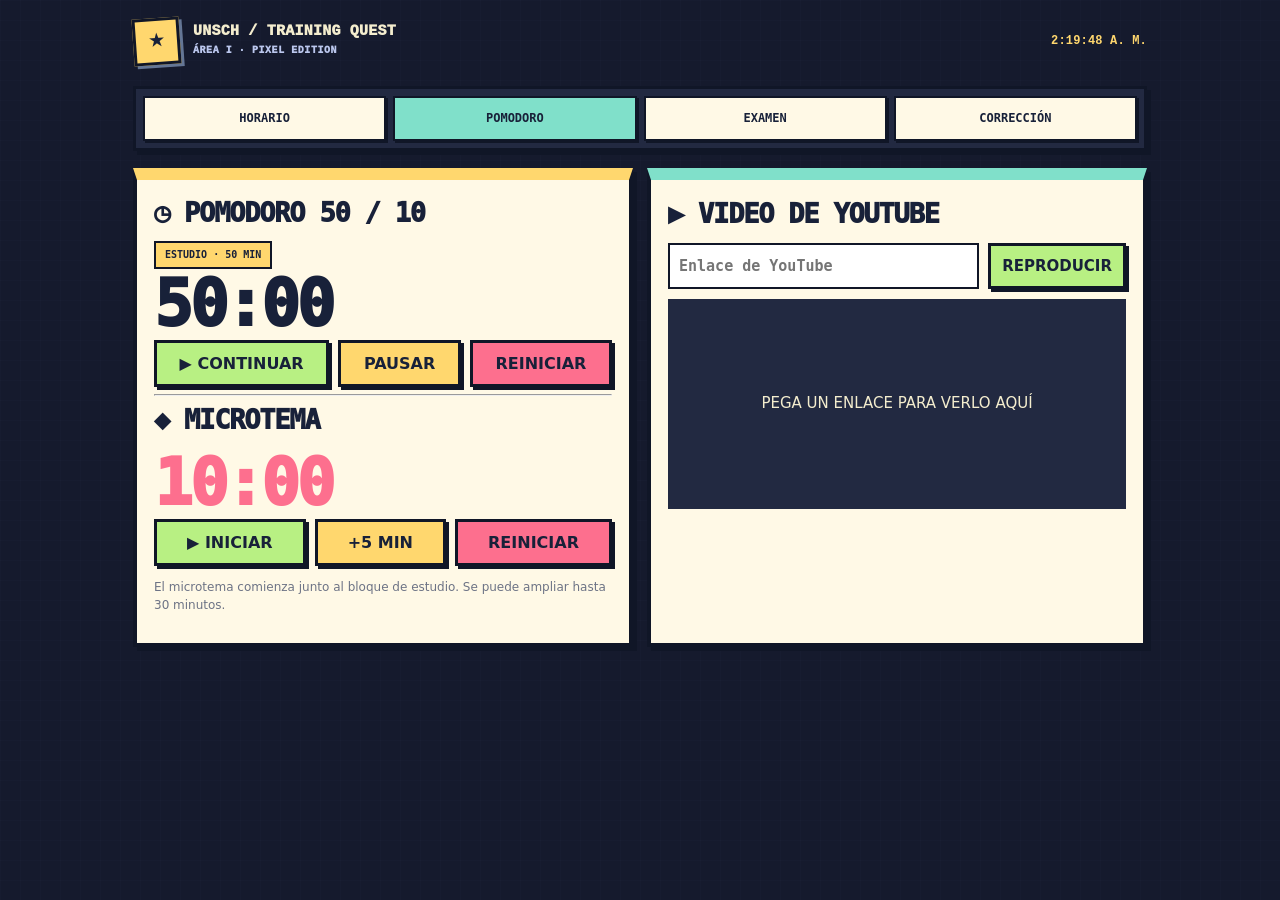
==== commit 11d48a14: "ui: show compact next-block course cards beneath current exam pacing cards" ====
--- a/training.html
+++ b/training.html
@@ -205,7 +205,7 @@
 #accessMessage{color:#c03652;font-weight:800;font-size:12px}
 .welcome-start{width:100%;font-size:20px;padding:14px}
 @media(max-width:720px){.tabs{grid-template-columns:repeat(4,minmax(0,1fr));gap:5px}.tabs button{font-size:clamp(9px,2.5vw,12px);padding:11px 1px;letter-spacing:-.04em}.tile{padding:13px}.top .logo strong{font-size:11px}#review .tile.wide .row{align-items:flex-start}#review .scorebig{font-size:clamp(27px,7vw,43px)}.welcome-card{box-shadow:3px 3px 0 #101627}}
-</style><link rel="icon" type="image/svg+xml" href="/favicon.svg?v=3"><link rel="shortcut icon" href="/favicon.svg?v=3"><style id="exam-strategy-style">.exam-strategy{border:3px solid var(--edge);background:var(--paper);padding:14px;margin:12px 0;box-shadow:4px 4px 0 var(--edge)}.exam-strategy .exam-milestone{font:900 clamp(16px,3.5vw,23px) monospace;background:var(--yellow);padding:12px;border:2px solid var(--edge);margin:10px 0}.exam-stages{display:grid;grid-template-columns:repeat(5,minmax(0,1fr));gap:5px;margin:12px 0}.exam-stages .stage{padding:8px 4px;border:2px solid var(--edge);font:900 10px/1.4 monospace;text-align:center;background:#e5e2f8}.exam-stages .stage.active{background:var(--lime);outline:3px solid var(--ink)}.exam-strategy table{width:100%;border-collapse:collapse;font:800 11px monospace;margin-top:10px}.exam-strategy td,.exam-strategy th{border-bottom:1px solid #c8c3b1;padding:7px 4px;text-align:left}.exam-strategy details{margin-top:10px}.exam-strategy .tag{font-size:11px}@media(max-width:650px){.exam-stages{grid-template-columns:repeat(2,minmax(0,1fr))}.exam-stages .stage:last-child{grid-column:span 2}}.exam-strategy{padding:9px 12px;margin:9px 0;box-shadow:2px 2px 0 var(--edge)}.exam-strategy>summary{cursor:pointer;font:900 12px monospace;list-style:revert}.exam-strategy>summary #examCompact{float:right}.exam-strategy-body{padding-top:9px}.exam-strategy .exam-milestone{font-size:14px;padding:9px;margin:7px 0}.exam-strategy .exam-stages{grid-template-columns:repeat(2,minmax(0,1fr))}.exam-strategy .exam-stages .stage:last-child{grid-column:auto}.exam-live-guide{margin-top:7px;background:#f4f1e6;border:2px solid var(--edge);padding:9px;font:800 12px/1.6 monospace}.exam-live-guide strong{font-size:13px}.exam-live-guide .clock-pair{display:flex;gap:12px;flex-wrap:wrap}.exam-live-guide .clock-pair span{background:var(--yellow);padding:2px 6px}.exam-live-guide .warn{color:#a82943}.exam-strategy>details{margin-top:5px}.exam-block-cards{margin-top:9px}.exam-block-title{font:900 11px monospace;margin-bottom:6px}.exam-course-grid{display:grid;grid-template-columns:repeat(auto-fit,minmax(112px,1fr));gap:6px}.exam-course-card{background:#fff9e6;border:2px solid var(--edge);padding:7px;display:flex;flex-direction:column;gap:3px;min-width:0}.exam-course-card b{font:900 11px/1.2 monospace}.exam-course-card strong{font:900 16px monospace}.exam-course-card small{font:700 10px/1.3 monospace;opacity:.8}</style></head><body><div id="gate"><div class="welcome-card"><h1>CONFÍA EN TI.</h1><p class="welcome-sub">SE ACERCA LA UNSCH</p><div class="timer" id="countdown">--</div><p class="welcome-sub" id="countLabel"></p><div id="accessSetup" class="access-box"><label for="accessPassword" id="accessLabel">CREA TU CLAVE LOCAL</label><input id="accessPassword" type="password" autocomplete="new-password" placeholder="Contraseña" minlength="6"><p id="accessMessage" aria-live="polite"></p></div><button class="action green welcome-start" id="enter">▶ INICIAR</button></div></div><div class="shell"><header class="top"><div class="logo"><div class="logo-mark pixel">★</div><div><strong class="pixel">UNSCH / TRAINING QUEST</strong><small class="pixel">ÁREA I · PIXEL EDITION</small></div></div><span class="pixel" id="now">--:--</span></header><nav class="tabs"><button data-tab="schedule">HORARIO</button><button data-tab="study">POMODORO</button><button data-tab="exam">EXAMEN</button><button data-tab="review">CORRECCIÓN</button></nav><section class="pane active" id="schedule"><div class="bento"><article class="panel tile"><h2>▣ JORNADA</h2><div class="schedule-grid" id="slots"></div></article><article class="panel tile"><h2>★ PLAN ADAPTATIVO</h2>
+</style><link rel="icon" type="image/svg+xml" href="/favicon.svg?v=3"><link rel="shortcut icon" href="/favicon.svg?v=3"><style id="exam-strategy-style">.exam-strategy{border:3px solid var(--edge);background:var(--paper);padding:14px;margin:12px 0;box-shadow:4px 4px 0 var(--edge)}.exam-strategy .exam-milestone{font:900 clamp(16px,3.5vw,23px) monospace;background:var(--yellow);padding:12px;border:2px solid var(--edge);margin:10px 0}.exam-stages{display:grid;grid-template-columns:repeat(5,minmax(0,1fr));gap:5px;margin:12px 0}.exam-stages .stage{padding:8px 4px;border:2px solid var(--edge);font:900 10px/1.4 monospace;text-align:center;background:#e5e2f8}.exam-stages .stage.active{background:var(--lime);outline:3px solid var(--ink)}.exam-strategy table{width:100%;border-collapse:collapse;font:800 11px monospace;margin-top:10px}.exam-strategy td,.exam-strategy th{border-bottom:1px solid #c8c3b1;padding:7px 4px;text-align:left}.exam-strategy details{margin-top:10px}.exam-strategy .tag{font-size:11px}@media(max-width:650px){.exam-stages{grid-template-columns:repeat(2,minmax(0,1fr))}.exam-stages .stage:last-child{grid-column:span 2}}.exam-strategy{padding:9px 12px;margin:9px 0;box-shadow:2px 2px 0 var(--edge)}.exam-strategy>summary{cursor:pointer;font:900 12px monospace;list-style:revert}.exam-strategy>summary #examCompact{float:right}.exam-strategy-body{padding-top:9px}.exam-strategy .exam-milestone{font-size:14px;padding:9px;margin:7px 0}.exam-strategy .exam-stages{grid-template-columns:repeat(2,minmax(0,1fr))}.exam-strategy .exam-stages .stage:last-child{grid-column:auto}.exam-live-guide{margin-top:7px;background:#f4f1e6;border:2px solid var(--edge);padding:9px;font:800 12px/1.6 monospace}.exam-live-guide strong{font-size:13px}.exam-live-guide .clock-pair{display:flex;gap:12px;flex-wrap:wrap}.exam-live-guide .clock-pair span{background:var(--yellow);padding:2px 6px}.exam-live-guide .warn{color:#a82943}.exam-strategy>details{margin-top:5px}.exam-block-cards{margin-top:9px}.exam-block-title{font:900 11px monospace;margin-bottom:6px}.exam-course-grid{display:grid;grid-template-columns:repeat(auto-fit,minmax(112px,1fr));gap:6px}.exam-course-card{background:#fff9e6;border:2px solid var(--edge);padding:7px;display:flex;flex-direction:column;gap:3px;min-width:0}.exam-course-card b{font:900 11px/1.2 monospace}.exam-course-card strong{font:900 16px monospace}.exam-course-card small{font:700 10px/1.3 monospace;opacity:.8}.exam-next{margin-top:9px;padding-top:7px;border-top:2px dashed var(--edge);font:800 10px monospace}.exam-next>span{opacity:.8}.exam-next-grid{display:flex;flex-wrap:wrap;gap:5px;margin-top:6px}.exam-next-card{border:1px solid var(--edge);background:#e9e8df;padding:4px 6px;display:flex;flex-direction:column;gap:1px;max-width:160px}.exam-next-card b{font-size:10px}.exam-next-card small{font-size:9px;opacity:.75}</style></head><body><div id="gate"><div class="welcome-card"><h1>CONFÍA EN TI.</h1><p class="welcome-sub">SE ACERCA LA UNSCH</p><div class="timer" id="countdown">--</div><p class="welcome-sub" id="countLabel"></p><div id="accessSetup" class="access-box"><label for="accessPassword" id="accessLabel">CREA TU CLAVE LOCAL</label><input id="accessPassword" type="password" autocomplete="new-password" placeholder="Contraseña" minlength="6"><p id="accessMessage" aria-live="polite"></p></div><button class="action green welcome-start" id="enter">▶ INICIAR</button></div></div><div class="shell"><header class="top"><div class="logo"><div class="logo-mark pixel">★</div><div><strong class="pixel">UNSCH / TRAINING QUEST</strong><small class="pixel">ÁREA I · PIXEL EDITION</small></div></div><span class="pixel" id="now">--:--</span></header><nav class="tabs"><button data-tab="schedule">HORARIO</button><button data-tab="study">POMODORO</button><button data-tab="exam">EXAMEN</button><button data-tab="review">CORRECCIÓN</button></nav><section class="pane active" id="schedule"><div class="bento"><article class="panel tile"><h2>▣ JORNADA</h2><div class="schedule-grid" id="slots"></div></article><article class="panel tile"><h2>★ PLAN ADAPTATIVO</h2>
 <div class="plan-status" id="planStatus">SIN DIAGNÓSTICO</div>
 <p class="small" id="planReason">Corrige las preguntas de RM, Aritmética, Física y Álgebra para obtener una recomendación.</p>
 <div class="plan-options" id="planOptions">
@@ -355,7 +355,10 @@
  $('examLiveGuide').innerHTML='<div class="clock-pair"><span>SI 09:00 → '+wallSec(540)+'</span><span>SI 09:30 → '+wallSec(570)+'</span></div><div><strong>AHORA: '+recommendation[0]+'</strong> · '+recommendation[1]+'</div><div>PREG. '+(q+1)+' · '+map[q].name+' ·'+warn+'</div><div style="font-size:10px">META: '+wallLabel(540+st.to)+' / '+wallLabel(570+st.to)+' · RESTAN '+Math.max(0,Math.ceil((7200-elapsedSec)/60))+' MIN · Si no reconoces el método en 30–40 s, sigue.</div>';
  const cards=STAGE_COURSE_BUDGETS[active].map(([name,mins,seconds])=>'<div class="exam-course-card"><b>'+name+'</b><strong>'+mins+' MIN</strong><small>'+(seconds?seconds+' s / pregunta · objetivo':'Revisión')+'</small></div>').join('');
  const stageTitle='BLOQUE '+(active+1)+' / 5 · '+st.name+' · '+(st.to-st.from)+' MIN EN TOTAL';
- $('examBlockCards').innerHTML='<div class="exam-block-title">'+stageTitle+'</div><div class="exam-course-grid">'+cards+'</div>';
+ const nextStage=STRATEGY_STAGES[active+1];
+ const nextCourses=STAGE_COURSE_BUDGETS[active+1]||[];
+ const nextPreview=nextStage?'<div class="exam-next"><span>↳ SIGUIENTE · '+nextStage.name+' · '+(nextStage.to-nextStage.from)+' MIN</span><div class="exam-next-grid">'+nextCourses.map(([name,mins,seconds])=>'<div class="exam-next-card"><b>'+name+'</b><small>'+mins+' min'+(seconds?' · '+seconds+' s/preg':'')+'</small></div>').join('')+'</div></div>':'<div class="exam-next">✓ ÚLTIMO BLOQUE · ENTREGA TU CARTILLA</div>';
+ $('examBlockCards').innerHTML='<div class="exam-block-title">'+stageTitle+'</div><div class="exam-course-grid">'+cards+'</div>'+nextPreview;
  $('examCompact').textContent='MIN '+elapsed+' / 120';
  $('examMilestone').textContent=st.name+' · '+st.desc;
  $('examWallNow').textContent='TRANSCURRIDOS: '+elapsed+' MIN';
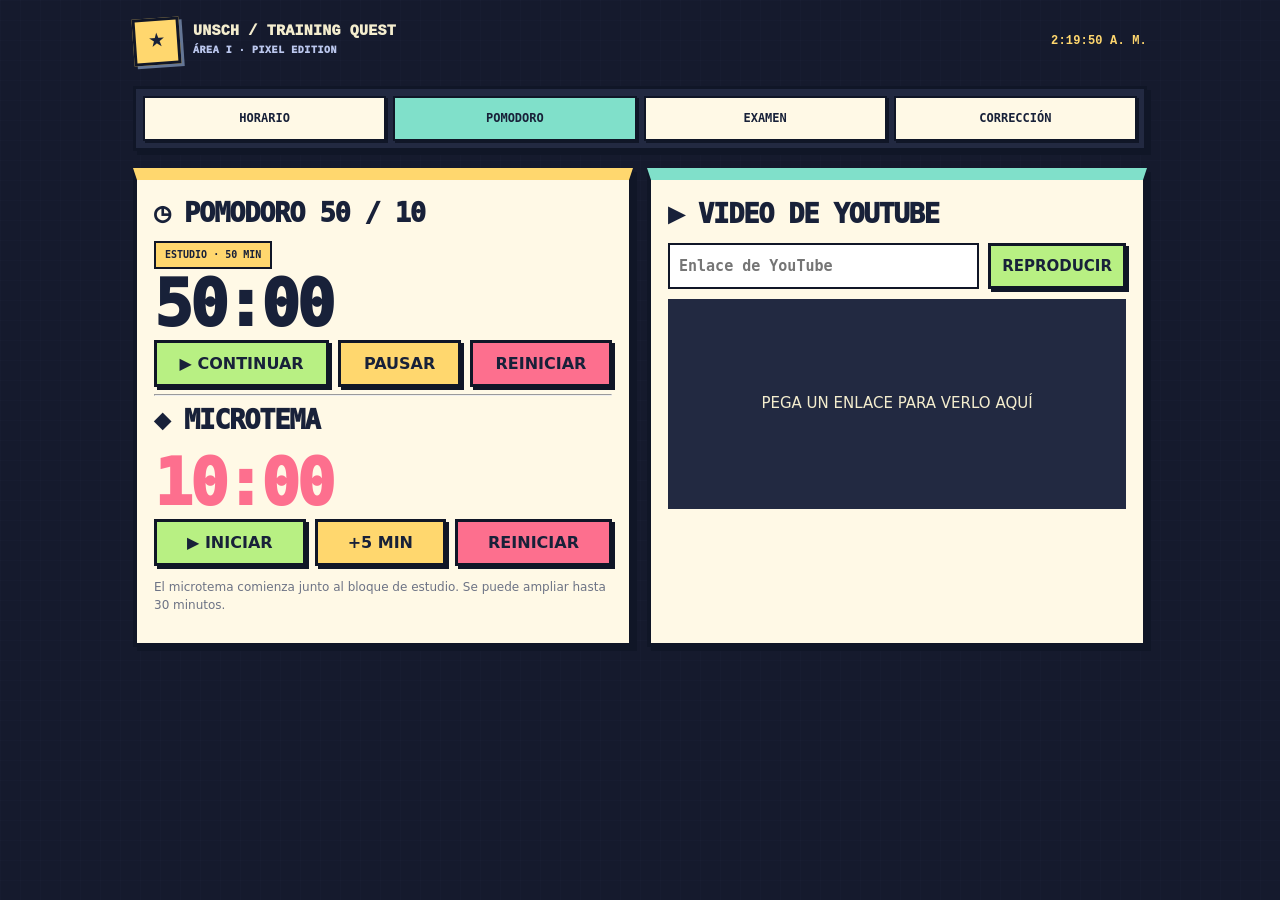
==== commit 65d59842: "ui: color-coded course cards and single live dual simulated clock panel" ====
--- a/training.html
+++ b/training.html
@@ -205,7 +205,7 @@
 #accessMessage{color:#c03652;font-weight:800;font-size:12px}
 .welcome-start{width:100%;font-size:20px;padding:14px}
 @media(max-width:720px){.tabs{grid-template-columns:repeat(4,minmax(0,1fr));gap:5px}.tabs button{font-size:clamp(9px,2.5vw,12px);padding:11px 1px;letter-spacing:-.04em}.tile{padding:13px}.top .logo strong{font-size:11px}#review .tile.wide .row{align-items:flex-start}#review .scorebig{font-size:clamp(27px,7vw,43px)}.welcome-card{box-shadow:3px 3px 0 #101627}}
-</style><link rel="icon" type="image/svg+xml" href="/favicon.svg?v=3"><link rel="shortcut icon" href="/favicon.svg?v=3"><style id="exam-strategy-style">.exam-strategy{border:3px solid var(--edge);background:var(--paper);padding:14px;margin:12px 0;box-shadow:4px 4px 0 var(--edge)}.exam-strategy .exam-milestone{font:900 clamp(16px,3.5vw,23px) monospace;background:var(--yellow);padding:12px;border:2px solid var(--edge);margin:10px 0}.exam-stages{display:grid;grid-template-columns:repeat(5,minmax(0,1fr));gap:5px;margin:12px 0}.exam-stages .stage{padding:8px 4px;border:2px solid var(--edge);font:900 10px/1.4 monospace;text-align:center;background:#e5e2f8}.exam-stages .stage.active{background:var(--lime);outline:3px solid var(--ink)}.exam-strategy table{width:100%;border-collapse:collapse;font:800 11px monospace;margin-top:10px}.exam-strategy td,.exam-strategy th{border-bottom:1px solid #c8c3b1;padding:7px 4px;text-align:left}.exam-strategy details{margin-top:10px}.exam-strategy .tag{font-size:11px}@media(max-width:650px){.exam-stages{grid-template-columns:repeat(2,minmax(0,1fr))}.exam-stages .stage:last-child{grid-column:span 2}}.exam-strategy{padding:9px 12px;margin:9px 0;box-shadow:2px 2px 0 var(--edge)}.exam-strategy>summary{cursor:pointer;font:900 12px monospace;list-style:revert}.exam-strategy>summary #examCompact{float:right}.exam-strategy-body{padding-top:9px}.exam-strategy .exam-milestone{font-size:14px;padding:9px;margin:7px 0}.exam-strategy .exam-stages{grid-template-columns:repeat(2,minmax(0,1fr))}.exam-strategy .exam-stages .stage:last-child{grid-column:auto}.exam-live-guide{margin-top:7px;background:#f4f1e6;border:2px solid var(--edge);padding:9px;font:800 12px/1.6 monospace}.exam-live-guide strong{font-size:13px}.exam-live-guide .clock-pair{display:flex;gap:12px;flex-wrap:wrap}.exam-live-guide .clock-pair span{background:var(--yellow);padding:2px 6px}.exam-live-guide .warn{color:#a82943}.exam-strategy>details{margin-top:5px}.exam-block-cards{margin-top:9px}.exam-block-title{font:900 11px monospace;margin-bottom:6px}.exam-course-grid{display:grid;grid-template-columns:repeat(auto-fit,minmax(112px,1fr));gap:6px}.exam-course-card{background:#fff9e6;border:2px solid var(--edge);padding:7px;display:flex;flex-direction:column;gap:3px;min-width:0}.exam-course-card b{font:900 11px/1.2 monospace}.exam-course-card strong{font:900 16px monospace}.exam-course-card small{font:700 10px/1.3 monospace;opacity:.8}.exam-next{margin-top:9px;padding-top:7px;border-top:2px dashed var(--edge);font:800 10px monospace}.exam-next>span{opacity:.8}.exam-next-grid{display:flex;flex-wrap:wrap;gap:5px;margin-top:6px}.exam-next-card{border:1px solid var(--edge);background:#e9e8df;padding:4px 6px;display:flex;flex-direction:column;gap:1px;max-width:160px}.exam-next-card b{font-size:10px}.exam-next-card small{font-size:9px;opacity:.75}</style></head><body><div id="gate"><div class="welcome-card"><h1>CONFÍA EN TI.</h1><p class="welcome-sub">SE ACERCA LA UNSCH</p><div class="timer" id="countdown">--</div><p class="welcome-sub" id="countLabel"></p><div id="accessSetup" class="access-box"><label for="accessPassword" id="accessLabel">CREA TU CLAVE LOCAL</label><input id="accessPassword" type="password" autocomplete="new-password" placeholder="Contraseña" minlength="6"><p id="accessMessage" aria-live="polite"></p></div><button class="action green welcome-start" id="enter">▶ INICIAR</button></div></div><div class="shell"><header class="top"><div class="logo"><div class="logo-mark pixel">★</div><div><strong class="pixel">UNSCH / TRAINING QUEST</strong><small class="pixel">ÁREA I · PIXEL EDITION</small></div></div><span class="pixel" id="now">--:--</span></header><nav class="tabs"><button data-tab="schedule">HORARIO</button><button data-tab="study">POMODORO</button><button data-tab="exam">EXAMEN</button><button data-tab="review">CORRECCIÓN</button></nav><section class="pane active" id="schedule"><div class="bento"><article class="panel tile"><h2>▣ JORNADA</h2><div class="schedule-grid" id="slots"></div></article><article class="panel tile"><h2>★ PLAN ADAPTATIVO</h2>
+</style><link rel="icon" type="image/svg+xml" href="/favicon.svg?v=3"><link rel="shortcut icon" href="/favicon.svg?v=3"><style id="exam-strategy-style">.exam-strategy{border:3px solid var(--edge);background:var(--paper);padding:14px;margin:12px 0;box-shadow:4px 4px 0 var(--edge)}.exam-strategy .exam-milestone{font:900 clamp(16px,3.5vw,23px) monospace;background:var(--yellow);padding:12px;border:2px solid var(--edge);margin:10px 0}.exam-stages{display:grid;grid-template-columns:repeat(5,minmax(0,1fr));gap:5px;margin:12px 0}.exam-stages .stage{padding:8px 4px;border:2px solid var(--edge);font:900 10px/1.4 monospace;text-align:center;background:#e5e2f8}.exam-stages .stage.active{background:var(--lime);outline:3px solid var(--ink)}.exam-strategy table{width:100%;border-collapse:collapse;font:800 11px monospace;margin-top:10px}.exam-strategy td,.exam-strategy th{border-bottom:1px solid #c8c3b1;padding:7px 4px;text-align:left}.exam-strategy details{margin-top:10px}.exam-strategy .tag{font-size:11px}@media(max-width:650px){.exam-stages{grid-template-columns:repeat(2,minmax(0,1fr))}.exam-stages .stage:last-child{grid-column:span 2}}.exam-strategy{padding:9px 12px;margin:9px 0;box-shadow:2px 2px 0 var(--edge)}.exam-strategy>summary{cursor:pointer;font:900 12px monospace;list-style:revert}.exam-strategy>summary #examCompact{float:right}.exam-strategy-body{padding-top:9px}.exam-strategy .exam-milestone{font-size:14px;padding:9px;margin:7px 0}.exam-strategy .exam-stages{grid-template-columns:repeat(2,minmax(0,1fr))}.exam-strategy .exam-stages .stage:last-child{grid-column:auto}.exam-live-guide{margin-top:7px;background:#f4f1e6;border:2px solid var(--edge);padding:9px;font:800 12px/1.6 monospace}.exam-live-guide strong{font-size:13px}.exam-live-guide .clock-pair{display:flex;gap:12px;flex-wrap:wrap}.exam-live-guide .clock-pair span{background:var(--yellow);padding:2px 6px}.exam-live-guide .warn{color:#a82943}.exam-strategy>details{margin-top:5px}.exam-block-cards{margin-top:9px}.exam-block-title{font:900 11px monospace;margin-bottom:6px}.exam-course-grid{display:grid;grid-template-columns:repeat(auto-fit,minmax(112px,1fr));gap:6px}.exam-course-card{background:#fff9e6;border:2px solid var(--edge);padding:7px;display:flex;flex-direction:column;gap:3px;min-width:0}.exam-course-card b{font:900 11px/1.2 monospace}.exam-course-card strong{font:900 16px monospace}.exam-course-card small{font:700 10px/1.3 monospace;opacity:.8}.exam-next{margin-top:9px;padding-top:7px;border-top:2px dashed var(--edge);font:800 10px monospace}.exam-next>span{opacity:.8}.exam-next-grid{display:flex;flex-wrap:wrap;gap:5px;margin-top:6px}.exam-next-card{border:1px solid var(--edge);background:#e9e8df;padding:4px 6px;display:flex;flex-direction:column;gap:1px;max-width:160px}.exam-next-card b{font-size:10px}.exam-next-card small{font-size:9px;opacity:.75}.exam-dual-clock{display:grid;grid-template-columns:1fr 1fr;gap:6px;background:#151a2d;border:2px solid #151a2d;padding:6px;margin-bottom:8px}.exam-dual-clock>div{background:#ffd76e;padding:7px;text-align:center;display:flex;flex-direction:column;gap:2px}.exam-dual-clock small{font:800 10px monospace}.exam-dual-clock strong{font:900 clamp(20px,5vw,31px) monospace}.exam-course-card,.exam-next-card{color:#151a2d}.exam-course-grid{grid-template-columns:repeat(auto-fit,minmax(100px,1fr))}.exam-next-card strong{font-size:11px}.exam-next-card small{font-size:9px}</style></head><body><div id="gate"><div class="welcome-card"><h1>CONFÍA EN TI.</h1><p class="welcome-sub">SE ACERCA LA UNSCH</p><div class="timer" id="countdown">--</div><p class="welcome-sub" id="countLabel"></p><div id="accessSetup" class="access-box"><label for="accessPassword" id="accessLabel">CREA TU CLAVE LOCAL</label><input id="accessPassword" type="password" autocomplete="new-password" placeholder="Contraseña" minlength="6"><p id="accessMessage" aria-live="polite"></p></div><button class="action green welcome-start" id="enter">▶ INICIAR</button></div></div><div class="shell"><header class="top"><div class="logo"><div class="logo-mark pixel">★</div><div><strong class="pixel">UNSCH / TRAINING QUEST</strong><small class="pixel">ÁREA I · PIXEL EDITION</small></div></div><span class="pixel" id="now">--:--</span></header><nav class="tabs"><button data-tab="schedule">HORARIO</button><button data-tab="study">POMODORO</button><button data-tab="exam">EXAMEN</button><button data-tab="review">CORRECCIÓN</button></nav><section class="pane active" id="schedule"><div class="bento"><article class="panel tile"><h2>▣ JORNADA</h2><div class="schedule-grid" id="slots"></div></article><article class="panel tile"><h2>★ PLAN ADAPTATIVO</h2>
 <div class="plan-status" id="planStatus">SIN DIAGNÓSTICO</div>
 <p class="small" id="planReason">Corrige las preguntas de RM, Aritmética, Física y Álgebra para obtener una recomendación.</p>
 <div class="plan-options" id="planOptions">
@@ -352,12 +352,14 @@
  const recommendation=stageCourses[active];
  const wallSec=base=>wallLabel(base+Math.floor(elapsedSec/60));
  const warn=currentSec>budget?' <span class="warn">⚠ '+Math.round(currentSec)+' s / '+budget+' s: PASA Y VUELVE</span>':' '+Math.round(currentSec)+' s / '+budget+' s recomendados';
- $('examLiveGuide').innerHTML='<div class="clock-pair"><span>SI 09:00 → '+wallSec(540)+'</span><span>SI 09:30 → '+wallSec(570)+'</span></div><div><strong>AHORA: '+recommendation[0]+'</strong> · '+recommendation[1]+'</div><div>PREG. '+(q+1)+' · '+map[q].name+' ·'+warn+'</div><div style="font-size:10px">META: '+wallLabel(540+st.to)+' / '+wallLabel(570+st.to)+' · RESTAN '+Math.max(0,Math.ceil((7200-elapsedSec)/60))+' MIN · Si no reconoces el método en 30–40 s, sigue.</div>';
- const cards=STAGE_COURSE_BUDGETS[active].map(([name,mins,seconds])=>'<div class="exam-course-card"><b>'+name+'</b><strong>'+mins+' MIN</strong><small>'+(seconds?seconds+' s / pregunta · objetivo':'Revisión')+'</small></div>').join('');
+ $('examLiveGuide').innerHTML='<div class="exam-dual-clock"><div><small>INICIO 09:00</small><strong>'+wallSec(540)+'</strong></div><div><small>INICIO 09:30</small><strong>'+wallSec(570)+'</strong></div></div><div><strong>AHORA: '+recommendation[0]+'</strong> · '+recommendation[1]+'</div><div>PREG. '+(q+1)+' · '+map[q].name+' ·'+warn+'</div><div style="font-size:10px">META: '+wallLabel(540+st.to)+' / '+wallLabel(570+st.to)+' · RESTAN '+Math.max(0,Math.ceil((7200-elapsedSec)/60))+' MIN · Si no reconoces el método en 30–40 s, sigue.</div>';
+ const courseColor=name=>{const index=courses.findIndex(c=>c[0]===name);return index>=0?colors[index]:'#e8e8e8'};
+ const card=(name,mins,seconds,small=false)=>'<div class="'+(small?'exam-next-card':'exam-course-card')+'" style="background:'+courseColor(name)+'"><b>'+name+'</b><strong>'+mins+' min</strong><small>'+(seconds?seconds+' s/pregunta':'Revisión')+'</small></div>';
+ const cards=STAGE_COURSE_BUDGETS[active].map(([name,mins,seconds])=>card(name,mins,seconds)).join('');
  const stageTitle='BLOQUE '+(active+1)+' / 5 · '+st.name+' · '+(st.to-st.from)+' MIN EN TOTAL';
  const nextStage=STRATEGY_STAGES[active+1];
  const nextCourses=STAGE_COURSE_BUDGETS[active+1]||[];
- const nextPreview=nextStage?'<div class="exam-next"><span>↳ SIGUIENTE · '+nextStage.name+' · '+(nextStage.to-nextStage.from)+' MIN</span><div class="exam-next-grid">'+nextCourses.map(([name,mins,seconds])=>'<div class="exam-next-card"><b>'+name+'</b><small>'+mins+' min'+(seconds?' · '+seconds+' s/preg':'')+'</small></div>').join('')+'</div></div>':'<div class="exam-next">✓ ÚLTIMO BLOQUE · ENTREGA TU CARTILLA</div>';
+ const nextPreview=nextStage?'<div class="exam-next"><span>↳ SIGUIENTE · '+nextStage.name+' · '+(nextStage.to-next.from)+' MIN</span><div class="exam-next-grid">'+nextCourses.map(([name,mins,seconds])=>card(name,mins,seconds,true)).join('')+'</div></div>':'<div class="exam-next">✓ ÚLTIMO BLOQUE · ENTREGA TU CARTILLA</div>';
  $('examBlockCards').innerHTML='<div class="exam-block-title">'+stageTitle+'</div><div class="exam-course-grid">'+cards+'</div>'+nextPreview;
  $('examCompact').textContent='MIN '+elapsed+' / 120';
  $('examMilestone').textContent=st.name+' · '+st.desc;
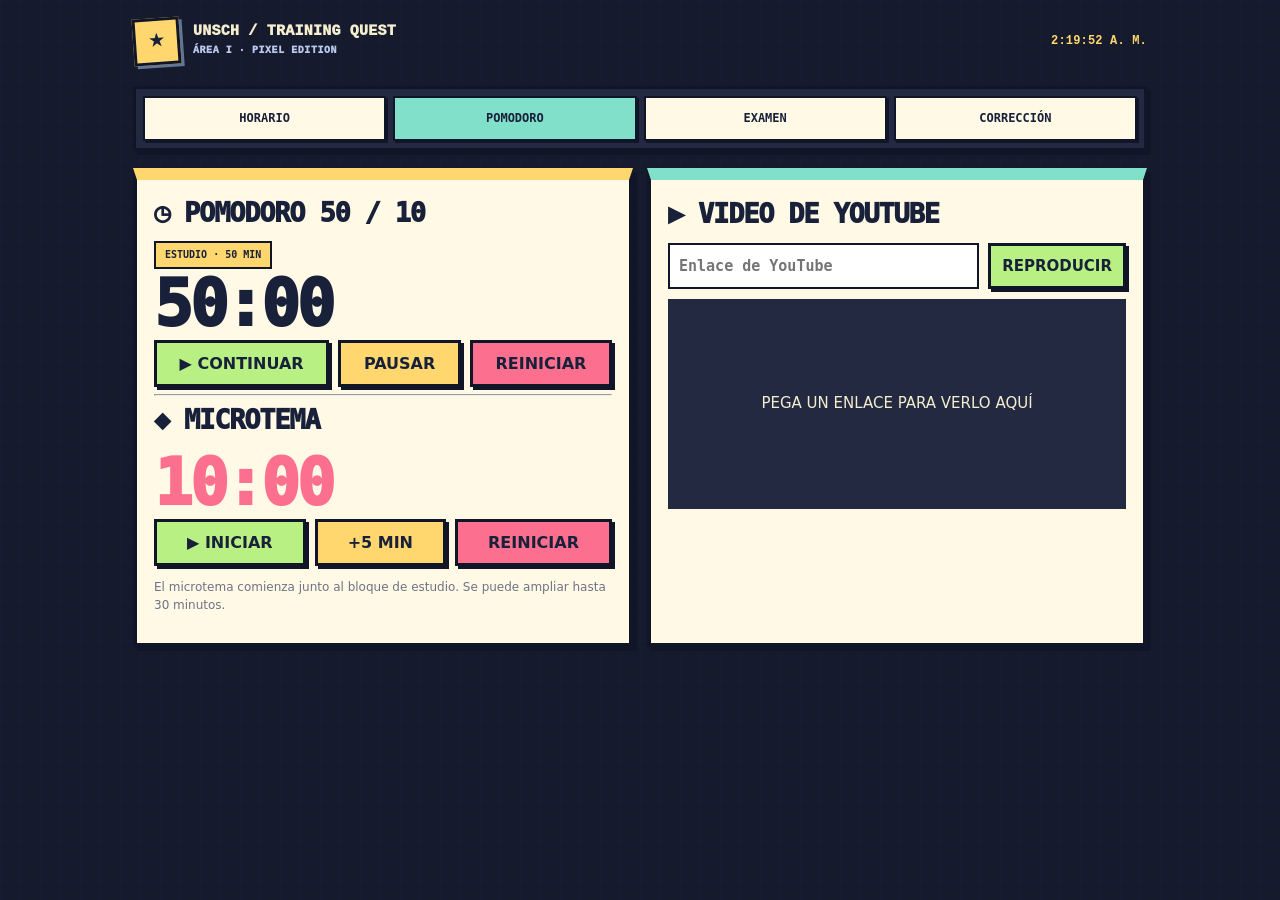
==== commit afa93995: "ui: prioritize answer panel and response grid with compact exam strategy strip" ====
--- a/training.html
+++ b/training.html
@@ -205,7 +205,7 @@
 #accessMessage{color:#c03652;font-weight:800;font-size:12px}
 .welcome-start{width:100%;font-size:20px;padding:14px}
 @media(max-width:720px){.tabs{grid-template-columns:repeat(4,minmax(0,1fr));gap:5px}.tabs button{font-size:clamp(9px,2.5vw,12px);padding:11px 1px;letter-spacing:-.04em}.tile{padding:13px}.top .logo strong{font-size:11px}#review .tile.wide .row{align-items:flex-start}#review .scorebig{font-size:clamp(27px,7vw,43px)}.welcome-card{box-shadow:3px 3px 0 #101627}}
-</style><link rel="icon" type="image/svg+xml" href="/favicon.svg?v=3"><link rel="shortcut icon" href="/favicon.svg?v=3"><style id="exam-strategy-style">.exam-strategy{border:3px solid var(--edge);background:var(--paper);padding:14px;margin:12px 0;box-shadow:4px 4px 0 var(--edge)}.exam-strategy .exam-milestone{font:900 clamp(16px,3.5vw,23px) monospace;background:var(--yellow);padding:12px;border:2px solid var(--edge);margin:10px 0}.exam-stages{display:grid;grid-template-columns:repeat(5,minmax(0,1fr));gap:5px;margin:12px 0}.exam-stages .stage{padding:8px 4px;border:2px solid var(--edge);font:900 10px/1.4 monospace;text-align:center;background:#e5e2f8}.exam-stages .stage.active{background:var(--lime);outline:3px solid var(--ink)}.exam-strategy table{width:100%;border-collapse:collapse;font:800 11px monospace;margin-top:10px}.exam-strategy td,.exam-strategy th{border-bottom:1px solid #c8c3b1;padding:7px 4px;text-align:left}.exam-strategy details{margin-top:10px}.exam-strategy .tag{font-size:11px}@media(max-width:650px){.exam-stages{grid-template-columns:repeat(2,minmax(0,1fr))}.exam-stages .stage:last-child{grid-column:span 2}}.exam-strategy{padding:9px 12px;margin:9px 0;box-shadow:2px 2px 0 var(--edge)}.exam-strategy>summary{cursor:pointer;font:900 12px monospace;list-style:revert}.exam-strategy>summary #examCompact{float:right}.exam-strategy-body{padding-top:9px}.exam-strategy .exam-milestone{font-size:14px;padding:9px;margin:7px 0}.exam-strategy .exam-stages{grid-template-columns:repeat(2,minmax(0,1fr))}.exam-strategy .exam-stages .stage:last-child{grid-column:auto}.exam-live-guide{margin-top:7px;background:#f4f1e6;border:2px solid var(--edge);padding:9px;font:800 12px/1.6 monospace}.exam-live-guide strong{font-size:13px}.exam-live-guide .clock-pair{display:flex;gap:12px;flex-wrap:wrap}.exam-live-guide .clock-pair span{background:var(--yellow);padding:2px 6px}.exam-live-guide .warn{color:#a82943}.exam-strategy>details{margin-top:5px}.exam-block-cards{margin-top:9px}.exam-block-title{font:900 11px monospace;margin-bottom:6px}.exam-course-grid{display:grid;grid-template-columns:repeat(auto-fit,minmax(112px,1fr));gap:6px}.exam-course-card{background:#fff9e6;border:2px solid var(--edge);padding:7px;display:flex;flex-direction:column;gap:3px;min-width:0}.exam-course-card b{font:900 11px/1.2 monospace}.exam-course-card strong{font:900 16px monospace}.exam-course-card small{font:700 10px/1.3 monospace;opacity:.8}.exam-next{margin-top:9px;padding-top:7px;border-top:2px dashed var(--edge);font:800 10px monospace}.exam-next>span{opacity:.8}.exam-next-grid{display:flex;flex-wrap:wrap;gap:5px;margin-top:6px}.exam-next-card{border:1px solid var(--edge);background:#e9e8df;padding:4px 6px;display:flex;flex-direction:column;gap:1px;max-width:160px}.exam-next-card b{font-size:10px}.exam-next-card small{font-size:9px;opacity:.75}.exam-dual-clock{display:grid;grid-template-columns:1fr 1fr;gap:6px;background:#151a2d;border:2px solid #151a2d;padding:6px;margin-bottom:8px}.exam-dual-clock>div{background:#ffd76e;padding:7px;text-align:center;display:flex;flex-direction:column;gap:2px}.exam-dual-clock small{font:800 10px monospace}.exam-dual-clock strong{font:900 clamp(20px,5vw,31px) monospace}.exam-course-card,.exam-next-card{color:#151a2d}.exam-course-grid{grid-template-columns:repeat(auto-fit,minmax(100px,1fr))}.exam-next-card strong{font-size:11px}.exam-next-card small{font-size:9px}</style></head><body><div id="gate"><div class="welcome-card"><h1>CONFÍA EN TI.</h1><p class="welcome-sub">SE ACERCA LA UNSCH</p><div class="timer" id="countdown">--</div><p class="welcome-sub" id="countLabel"></p><div id="accessSetup" class="access-box"><label for="accessPassword" id="accessLabel">CREA TU CLAVE LOCAL</label><input id="accessPassword" type="password" autocomplete="new-password" placeholder="Contraseña" minlength="6"><p id="accessMessage" aria-live="polite"></p></div><button class="action green welcome-start" id="enter">▶ INICIAR</button></div></div><div class="shell"><header class="top"><div class="logo"><div class="logo-mark pixel">★</div><div><strong class="pixel">UNSCH / TRAINING QUEST</strong><small class="pixel">ÁREA I · PIXEL EDITION</small></div></div><span class="pixel" id="now">--:--</span></header><nav class="tabs"><button data-tab="schedule">HORARIO</button><button data-tab="study">POMODORO</button><button data-tab="exam">EXAMEN</button><button data-tab="review">CORRECCIÓN</button></nav><section class="pane active" id="schedule"><div class="bento"><article class="panel tile"><h2>▣ JORNADA</h2><div class="schedule-grid" id="slots"></div></article><article class="panel tile"><h2>★ PLAN ADAPTATIVO</h2>
+</style><link rel="icon" type="image/svg+xml" href="/favicon.svg?v=3"><link rel="shortcut icon" href="/favicon.svg?v=3"><style id="exam-strategy-style">.exam-strategy{border:3px solid var(--edge);background:var(--paper);padding:14px;margin:12px 0;box-shadow:4px 4px 0 var(--edge)}.exam-strategy .exam-milestone{font:900 clamp(16px,3.5vw,23px) monospace;background:var(--yellow);padding:12px;border:2px solid var(--edge);margin:10px 0}.exam-stages{display:grid;grid-template-columns:repeat(5,minmax(0,1fr));gap:5px;margin:12px 0}.exam-stages .stage{padding:8px 4px;border:2px solid var(--edge);font:900 10px/1.4 monospace;text-align:center;background:#e5e2f8}.exam-stages .stage.active{background:var(--lime);outline:3px solid var(--ink)}.exam-strategy table{width:100%;border-collapse:collapse;font:800 11px monospace;margin-top:10px}.exam-strategy td,.exam-strategy th{border-bottom:1px solid #c8c3b1;padding:7px 4px;text-align:left}.exam-strategy details{margin-top:10px}.exam-strategy .tag{font-size:11px}@media(max-width:650px){.exam-stages{grid-template-columns:repeat(2,minmax(0,1fr))}.exam-stages .stage:last-child{grid-column:span 2}}.exam-strategy{padding:9px 12px;margin:9px 0;box-shadow:2px 2px 0 var(--edge)}.exam-strategy>summary{cursor:pointer;font:900 12px monospace;list-style:revert}.exam-strategy>summary #examCompact{float:right}.exam-strategy-body{padding-top:9px}.exam-strategy .exam-milestone{font-size:14px;padding:9px;margin:7px 0}.exam-strategy .exam-stages{grid-template-columns:repeat(2,minmax(0,1fr))}.exam-strategy .exam-stages .stage:last-child{grid-column:auto}.exam-live-guide{margin-top:7px;background:#f4f1e6;border:2px solid var(--edge);padding:9px;font:800 12px/1.6 monospace}.exam-live-guide strong{font-size:13px}.exam-live-guide .clock-pair{display:flex;gap:12px;flex-wrap:wrap}.exam-live-guide .clock-pair span{background:var(--yellow);padding:2px 6px}.exam-live-guide .warn{color:#a82943}.exam-strategy>details{margin-top:5px}.exam-block-cards{margin-top:9px}.exam-block-title{font:900 11px monospace;margin-bottom:6px}.exam-course-grid{display:grid;grid-template-columns:repeat(auto-fit,minmax(112px,1fr));gap:6px}.exam-course-card{background:#fff9e6;border:2px solid var(--edge);padding:7px;display:flex;flex-direction:column;gap:3px;min-width:0}.exam-course-card b{font:900 11px/1.2 monospace}.exam-course-card strong{font:900 16px monospace}.exam-course-card small{font:700 10px/1.3 monospace;opacity:.8}.exam-next{margin-top:9px;padding-top:7px;border-top:2px dashed var(--edge);font:800 10px monospace}.exam-next>span{opacity:.8}.exam-next-grid{display:flex;flex-wrap:wrap;gap:5px;margin-top:6px}.exam-next-card{border:1px solid var(--edge);background:#e9e8df;padding:4px 6px;display:flex;flex-direction:column;gap:1px;max-width:160px}.exam-next-card b{font-size:10px}.exam-next-card small{font-size:9px;opacity:.75}.exam-dual-clock{display:grid;grid-template-columns:1fr 1fr;gap:6px;background:#151a2d;border:2px solid #151a2d;padding:6px;margin-bottom:8px}.exam-dual-clock>div{background:#ffd76e;padding:7px;text-align:center;display:flex;flex-direction:column;gap:2px}.exam-dual-clock small{font:800 10px monospace}.exam-dual-clock strong{font:900 clamp(20px,5vw,31px) monospace}.exam-course-card,.exam-next-card{color:#151a2d}.exam-course-grid{grid-template-columns:repeat(auto-fit,minmax(100px,1fr))}.exam-next-card strong{font-size:11px}.exam-next-card small{font-size:9px}.exam-strategy{padding:6px 9px;margin:7px 0;box-shadow:none;border-width:2px}.exam-strategy .exam-live-guide{padding:5px 7px;margin-top:4px;border-width:1px;font-size:11px}.exam-mini-clocks{display:flex;gap:6px;flex-wrap:wrap;margin-bottom:4px}.exam-mini-clocks span{background:#ffd76e;border:1px solid #151a2d;padding:2px 6px;flex:1;white-space:nowrap;text-align:center}.exam-mini-clocks b{font-size:15px}.exam-mini-status{display:flex;gap:8px;justify-content:space-between;align-items:center;flex-wrap:wrap;line-height:1.4;margin-top:3px}.exam-mini-status span{font-size:10px}.exam-plan-toggle{margin-top:4px}.exam-plan-toggle>summary{font-size:10px!important}.exam-strategy .exam-dual-clock{display:none}</style></head><body><div id="gate"><div class="welcome-card"><h1>CONFÍA EN TI.</h1><p class="welcome-sub">SE ACERCA LA UNSCH</p><div class="timer" id="countdown">--</div><p class="welcome-sub" id="countLabel"></p><div id="accessSetup" class="access-box"><label for="accessPassword" id="accessLabel">CREA TU CLAVE LOCAL</label><input id="accessPassword" type="password" autocomplete="new-password" placeholder="Contraseña" minlength="6"><p id="accessMessage" aria-live="polite"></p></div><button class="action green welcome-start" id="enter">▶ INICIAR</button></div></div><div class="shell"><header class="top"><div class="logo"><div class="logo-mark pixel">★</div><div><strong class="pixel">UNSCH / TRAINING QUEST</strong><small class="pixel">ÁREA I · PIXEL EDITION</small></div></div><span class="pixel" id="now">--:--</span></header><nav class="tabs"><button data-tab="schedule">HORARIO</button><button data-tab="study">POMODORO</button><button data-tab="exam">EXAMEN</button><button data-tab="review">CORRECCIÓN</button></nav><section class="pane active" id="schedule"><div class="bento"><article class="panel tile"><h2>▣ JORNADA</h2><div class="schedule-grid" id="slots"></div></article><article class="panel tile"><h2>★ PLAN ADAPTATIVO</h2>
 <div class="plan-status" id="planStatus">SIN DIAGNÓSTICO</div>
 <p class="small" id="planReason">Corrige las preguntas de RM, Aritmética, Física y Álgebra para obtener una recomendación.</p>
 <div class="plan-options" id="planOptions">
@@ -215,7 +215,7 @@
 <button class="plan-option" data-plan="auto">AUTO</button>
 </div>
 <div class="plan-days" id="planDays"></div>
-<p class="small">Criterio orientativo: A ≥75 % de aciertos, B 50–74 %, C &lt;50 %, entre preguntas corregidas de los cursos prioritarios. Requiere al menos 10 corregidas. Puedes cambiar el plan manualmente.</p><div class="progress-panel"><h2>▥ PROGRESO · LUNES A VIERNES</h2><p class="small">Se registra cada simulacro al terminar de corregirlo. El gráfico muestra el promedio diario de los simulacros completos.</p><div class="progress-chart" id="weeklyChart" role="img" aria-label="Gráfico de puntos por día"></div><div class="progress-legend"><span>● Simulacro corregido</span><span>◌ Corrección incompleta</span></div><div id="weeklyEntries" class="weekly-entries"></div><p class="small">Selecciona el día al registrar un simulacro para comparar sus resultados.</p><div class="row"><label class="small" for="examDay">DÍA DEL SIMULACRO <select class="field" id="examDay"><option value="LUN">Lunes</option><option value="MAR">Martes</option><option value="MIÉ">Miércoles</option><option value="JUE">Jueves</option><option value="VIE">Viernes</option></select></label><button class="action green" id="saveProgress">GUARDAR RESULTADO</button></div><p class="small" id="progressFeedback"></p></div><label><b>TEMAS APOSTADOS</b><textarea class="field" id="topics" placeholder="Temas de hoy..."></textarea></label><p class="small" id="activity"></p></article></div></section><section class="pane" id="study"><div class="bento"><article class="panel tile"><h2>◷ POMODORO 50 / 10</h2><span class="tag" id="phase">ESTUDIO</span><div class="timer" id="pom">50:00</div><div class="row"><button class="action green" id="pomStart">▶ CONTINUAR</button><button class="action" id="pomPause">PAUSAR</button><button class="action pink" id="pomReset">REINICIAR</button></div><hr><h2>◈ MICROTEMA</h2><div class="timer red" id="micro">10:00</div><div class="row"><button class="action green" id="microStart">▶ INICIAR</button><button class="action" id="microMore">+5 MIN</button><button class="action pink" id="microReset">REINICIAR</button></div><p class="small">El microtema comienza junto al bloque de estudio. Se puede ampliar hasta 30 minutos.</p></article><article class="panel tile"><h2 id="videoTitle" aria-live="polite">▶ VIDEO DE YOUTUBE</h2><div class="row"><input class="field" id="yt" placeholder="Enlace de YouTube" style="flex:1;min-width:150px"><button class="action green" id="ytGo">REPRODUCIR</button></div><div class="ytbox" id="player">PEGA UN ENLACE PARA VERLO AQUÍ</div></article></div></section><section class="pane" id="exam"><div class="bento"><article class="panel tile wide"><div class="row" style="justify-content:space-between"><div><h2>▣ SIMULACRO · <span id="examTotal">100</span> PREGUNTAS</h2><p class="small" id="examState">Sin iniciar · 120 minutos sin pausas</p></div><div class="timer red" id="examClock">02:00:00</div></div><div class="exam-strategy" id="examStrategy"><div class="row" style="justify-content:space-between;align-items:center"><strong style="font:900 12px monospace">◷ GUÍA EN VIVO · 09:00 / 09:30</strong><span id="examCompact" style="font:800 11px monospace">120 MIN</span></div><div id="examLiveGuide" class="exam-live-guide" aria-live="off">INICIA EL EXAMEN PARA ACTIVAR LAS RECOMENDACIONES.</div><div id="examBlockCards" class="exam-block-cards"></div><details><summary style="cursor:pointer;font:800 11px monospace">▦ VER HORARIOS Y ESTRATEGIA</summary><div class="exam-strategy-body"><p class="small">Dos escenarios orientativos para el bloque académico. Los test de aptitud vocacional y actitud personal se realizan aparte de estas dos horas.</p><div class="exam-milestone" id="examMilestone" aria-live="polite"></div><div class="row" style="gap:8px"><span class="tag" id="examWallNow">TIEMPO: 0 MIN</span><span class="tag" id="examWallLeft">QUEDAN: 120 MIN</span></div><p class="small" id="examPace"></p><div id="examStages"></div><details><summary style="cursor:pointer;font-weight:900">▦ VER TODAS LAS ETAPAS Y CURSOS</summary><div id="examCoursePlan"></div></details></div></details></div><div class="row"><input class="field" id="examName" placeholder="Nombre del examen" style="width:220px"><button class="action green" id="examStart">INICIAR 120 MIN</button><button class="action pink" id="examFinish">FINALIZAR</button><button class="action" id="newExam">NUEVO</button></div></article><article class="panel tile"><span class="coursechip" id="qCourse">RV</span><h2 id="qTitle" style="font-size:27px;margin-top:12px">PREGUNTA 1 · RV</h2><p class="small">MARCA TU ALTERNATIVA</p><div class="choices" id="answers"></div><div id="confidenceStep" class="confidence-step" aria-live="polite"><p class="small" id="confidencePrompt">PRIMERO MARCA UNA ALTERNATIVA</p><div class="confidence" id="confidence"></div></div><p class="small" id="qTime"></p><div class="row"><button class="action" id="prev">← ANTERIOR</button><button class="action" id="next">SIGUIENTE →</button></div></article><article class="panel tile"><h2>▦ CARTILLA DE RESPUESTAS</h2><div class="qgrid" id="qgrid"></div><p class="small" id="markedCount"></p></article></div></section><section class="pane" id="review"><div class="bento"><article class="panel tile wide" style="background:var(--navy);color:white"><div class="row" style="justify-content:space-between"><div><div class="tiny">[ PUNTAJE ACTUAL ]</div><div class="scorebig" id="score">0 / 1000</div><div id="reviewProgress"></div></div><div class="row"><div class="tag">ÁREA I · CIENCIAS</div><button class="action" data-tab="settings" aria-label="Configuración de corrección">⚙ AJUSTES</button></div></div></article><article class="panel tile"><span class="coursechip" id="reviewCourse">RV</span><h2 id="reviewQ" style="font-size:26px;margin-top:12px">PREGUNTA 1 · RV</h2><p id="reviewAnswer"></p><p id="reviewConfidence" class="small"></p><div class="row"><button class="action green" id="good">✓ BIEN</button><button class="action pink" id="bad">✕ MAL</button><button class="action" id="skip">SALTAR</button><button class="action" id="reviewPrev">← ANTERIOR</button></div><hr><h2>CLAVES DEL SOLUCIONARIO</h2><textarea class="field" id="keys" placeholder="1:A, 2:C, 3:E... o letras separadas"></textarea><button class="action green" id="apply">APLICAR CLAVES</button></article><article class="panel tile"><h2>▦ RESULTADOS POR CURSO</h2><div class="reviewcards" id="results"></div></article><article class="panel tile wide"><h2>TESTS ADICIONALES · 80 PTS</h2><div class="row"><label>Aptitud (0–10) <input class="field" id="voc" type="number" min="0" max="10" style="width:100px"></label><label>Actitud (0–10) <input class="field" id="act" type="number" min="0" max="10" style="width:100px"></label><button class="action" id="export">EXPORTAR TXT</button><button class="action" id="exportJson">RESPALDO JSON</button><button class="action" id="backupAll">EXPORTAR DATOS</button><label class="action" for="importAll" style="display:inline-block;cursor:pointer">IMPORTAR DATOS</label><input id="importAll" type="file" accept="application/json,.json" style="display:none"></div></article></div></section><section class="pane" id="settings"><div class="bento"><article class="panel tile wide"><h2>⚙ CONFIGURACIÓN DE CURSOS</h2><p class="small">Edita preguntas y peso relativo. La escala conserva 920 puntos académicos + 80 de tests. Cambiar cantidades reinicia el simulacro.</p><table class="mini-table"><thead><tr><th>CURSO</th><th>PREG.</th><th>PESO</th></tr></thead><tbody id="settingsCourses"></tbody></table><p id="settingsSummary"></p><div class="row"><button class="action green" id="settingsSave">GUARDAR</button><button class="action pink" id="settingsReset">RESTAURAR</button></div></article></div></section></div><script>
+<p class="small">Criterio orientativo: A ≥75 % de aciertos, B 50–74 %, C &lt;50 %, entre preguntas corregidas de los cursos prioritarios. Requiere al menos 10 corregidas. Puedes cambiar el plan manualmente.</p><div class="progress-panel"><h2>▥ PROGRESO · LUNES A VIERNES</h2><p class="small">Se registra cada simulacro al terminar de corregirlo. El gráfico muestra el promedio diario de los simulacros completos.</p><div class="progress-chart" id="weeklyChart" role="img" aria-label="Gráfico de puntos por día"></div><div class="progress-legend"><span>● Simulacro corregido</span><span>◌ Corrección incompleta</span></div><div id="weeklyEntries" class="weekly-entries"></div><p class="small">Selecciona el día al registrar un simulacro para comparar sus resultados.</p><div class="row"><label class="small" for="examDay">DÍA DEL SIMULACRO <select class="field" id="examDay"><option value="LUN">Lunes</option><option value="MAR">Martes</option><option value="MIÉ">Miércoles</option><option value="JUE">Jueves</option><option value="VIE">Viernes</option></select></label><button class="action green" id="saveProgress">GUARDAR RESULTADO</button></div><p class="small" id="progressFeedback"></p></div><label><b>TEMAS APOSTADOS</b><textarea class="field" id="topics" placeholder="Temas de hoy..."></textarea></label><p class="small" id="activity"></p></article></div></section><section class="pane" id="study"><div class="bento"><article class="panel tile"><h2>◷ POMODORO 50 / 10</h2><span class="tag" id="phase">ESTUDIO</span><div class="timer" id="pom">50:00</div><div class="row"><button class="action green" id="pomStart">▶ CONTINUAR</button><button class="action" id="pomPause">PAUSAR</button><button class="action pink" id="pomReset">REINICIAR</button></div><hr><h2>◈ MICROTEMA</h2><div class="timer red" id="micro">10:00</div><div class="row"><button class="action green" id="microStart">▶ INICIAR</button><button class="action" id="microMore">+5 MIN</button><button class="action pink" id="microReset">REINICIAR</button></div><p class="small">El microtema comienza junto al bloque de estudio. Se puede ampliar hasta 30 minutos.</p></article><article class="panel tile"><h2 id="videoTitle" aria-live="polite">▶ VIDEO DE YOUTUBE</h2><div class="row"><input class="field" id="yt" placeholder="Enlace de YouTube" style="flex:1;min-width:150px"><button class="action green" id="ytGo">REPRODUCIR</button></div><div class="ytbox" id="player">PEGA UN ENLACE PARA VERLO AQUÍ</div></article></div></section><section class="pane" id="exam"><div class="bento"><article class="panel tile wide"><div class="row" style="justify-content:space-between"><div><h2>▣ SIMULACRO · <span id="examTotal">100</span> PREGUNTAS</h2><p class="small" id="examState">Sin iniciar · 120 minutos sin pausas</p></div><div class="timer red" id="examClock">02:00:00</div></div><div class="exam-strategy" id="examStrategy"><div class="row" style="justify-content:space-between;align-items:center"><strong style="font:900 12px monospace">◷ GUÍA EN VIVO · 09:00 / 09:30</strong><span id="examCompact" style="font:800 11px monospace">120 MIN</span></div><div id="examLiveGuide" class="exam-live-guide" aria-live="off">INICIA EL EXAMEN PARA ACTIVAR LAS RECOMENDACIONES.</div><details class="exam-plan-toggle"><summary style="cursor:pointer;font:800 11px monospace">▦ VER CUADROS DE CURSOS, MINUTOS Y ESTRATEGIA</summary><div id="examBlockCards" class="exam-block-cards"></div><div class="exam-strategy-body"><p class="small">Dos escenarios orientativos para el bloque académico. Los test de aptitud vocacional y actitud personal se realizan aparte de estas dos horas.</p><div class="exam-milestone" id="examMilestone" aria-live="polite"></div><div class="row" style="gap:8px"><span class="tag" id="examWallNow">TIEMPO: 0 MIN</span><span class="tag" id="examWallLeft">QUEDAN: 120 MIN</span></div><p class="small" id="examPace"></p><div id="examStages"></div><details><summary style="cursor:pointer;font-weight:900">▦ VER TODAS LAS ETAPAS Y CURSOS</summary><div id="examCoursePlan"></div></details></div></details></div><div class="row"><input class="field" id="examName" placeholder="Nombre del examen" style="width:220px"><button class="action green" id="examStart">INICIAR 120 MIN</button><button class="action pink" id="examFinish">FINALIZAR</button><button class="action" id="newExam">NUEVO</button></div></article><article class="panel tile"><span class="coursechip" id="qCourse">RV</span><h2 id="qTitle" style="font-size:27px;margin-top:12px">PREGUNTA 1 · RV</h2><p class="small">MARCA TU ALTERNATIVA</p><div class="choices" id="answers"></div><div id="confidenceStep" class="confidence-step" aria-live="polite"><p class="small" id="confidencePrompt">PRIMERO MARCA UNA ALTERNATIVA</p><div class="confidence" id="confidence"></div></div><p class="small" id="qTime"></p><div class="row"><button class="action" id="prev">← ANTERIOR</button><button class="action" id="next">SIGUIENTE →</button></div></article><article class="panel tile"><h2>▦ CARTILLA DE RESPUESTAS</h2><div class="qgrid" id="qgrid"></div><p class="small" id="markedCount"></p></article></div></section><section class="pane" id="review"><div class="bento"><article class="panel tile wide" style="background:var(--navy);color:white"><div class="row" style="justify-content:space-between"><div><div class="tiny">[ PUNTAJE ACTUAL ]</div><div class="scorebig" id="score">0 / 1000</div><div id="reviewProgress"></div></div><div class="row"><div class="tag">ÁREA I · CIENCIAS</div><button class="action" data-tab="settings" aria-label="Configuración de corrección">⚙ AJUSTES</button></div></div></article><article class="panel tile"><span class="coursechip" id="reviewCourse">RV</span><h2 id="reviewQ" style="font-size:26px;margin-top:12px">PREGUNTA 1 · RV</h2><p id="reviewAnswer"></p><p id="reviewConfidence" class="small"></p><div class="row"><button class="action green" id="good">✓ BIEN</button><button class="action pink" id="bad">✕ MAL</button><button class="action" id="skip">SALTAR</button><button class="action" id="reviewPrev">← ANTERIOR</button></div><hr><h2>CLAVES DEL SOLUCIONARIO</h2><textarea class="field" id="keys" placeholder="1:A, 2:C, 3:E... o letras separadas"></textarea><button class="action green" id="apply">APLICAR CLAVES</button></article><article class="panel tile"><h2>▦ RESULTADOS POR CURSO</h2><div class="reviewcards" id="results"></div></article><article class="panel tile wide"><h2>TESTS ADICIONALES · 80 PTS</h2><div class="row"><label>Aptitud (0–10) <input class="field" id="voc" type="number" min="0" max="10" style="width:100px"></label><label>Actitud (0–10) <input class="field" id="act" type="number" min="0" max="10" style="width:100px"></label><button class="action" id="export">EXPORTAR TXT</button><button class="action" id="exportJson">RESPALDO JSON</button><button class="action" id="backupAll">EXPORTAR DATOS</button><label class="action" for="importAll" style="display:inline-block;cursor:pointer">IMPORTAR DATOS</label><input id="importAll" type="file" accept="application/json,.json" style="display:none"></div></article></div></section><section class="pane" id="settings"><div class="bento"><article class="panel tile wide"><h2>⚙ CONFIGURACIÓN DE CURSOS</h2><p class="small">Edita preguntas y peso relativo. La escala conserva 920 puntos académicos + 80 de tests. Cambiar cantidades reinicia el simulacro.</p><table class="mini-table"><thead><tr><th>CURSO</th><th>PREG.</th><th>PESO</th></tr></thead><tbody id="settingsCourses"></tbody></table><p id="settingsSummary"></p><div class="row"><button class="action green" id="settingsSave">GUARDAR</button><button class="action pink" id="settingsReset">RESTAURAR</button></div></article></div></section></div><script>
 // Reinicio único para comenzar la semana del 16/11/2026 con datos limpios.
 // Se conserva la clave local para no bloquear el acceso.
 (function(){
@@ -352,7 +352,7 @@
  const recommendation=stageCourses[active];
  const wallSec=base=>wallLabel(base+Math.floor(elapsedSec/60));
  const warn=currentSec>budget?' <span class="warn">⚠ '+Math.round(currentSec)+' s / '+budget+' s: PASA Y VUELVE</span>':' '+Math.round(currentSec)+' s / '+budget+' s recomendados';
- $('examLiveGuide').innerHTML='<div class="exam-dual-clock"><div><small>INICIO 09:00</small><strong>'+wallSec(540)+'</strong></div><div><small>INICIO 09:30</small><strong>'+wallSec(570)+'</strong></div></div><div><strong>AHORA: '+recommendation[0]+'</strong> · '+recommendation[1]+'</div><div>PREG. '+(q+1)+' · '+map[q].name+' ·'+warn+'</div><div style="font-size:10px">META: '+wallLabel(540+st.to)+' / '+wallLabel(570+st.to)+' · RESTAN '+Math.max(0,Math.ceil((7200-elapsedSec)/60))+' MIN · Si no reconoces el método en 30–40 s, sigue.</div>';
+ $('examLiveGuide').innerHTML='<div class="exam-mini-clocks"><span>09:00 → <b>'+wallSec(540)+'</b></span><span>09:30 → <b>'+wallSec(570)+'</b></span></div><div class="exam-mini-status"><b>'+st.name+'</b><span>'+recommendation[0]+'</span></div><div class="exam-mini-status"><span>P'+(q+1)+' · '+map[q].name+'</span><b class="'+(currentSec>budget?'warn':'')+'">'+Math.round(currentSec)+'/'+budget+' s'+(currentSec>budget?' · PASA':'')+'</b></div>';
  const courseColor=name=>{const index=courses.findIndex(c=>c[0]===name);return index>=0?colors[index]:'#e8e8e8'};
  const card=(name,mins,seconds,small=false)=>'<div class="'+(small?'exam-next-card':'exam-course-card')+'" style="background:'+courseColor(name)+'"><b>'+name+'</b><strong>'+mins+' min</strong><small>'+(seconds?seconds+' s/pregunta':'Revisión')+'</small></div>';
  const cards=STAGE_COURSE_BUDGETS[active].map(([name,mins,seconds])=>card(name,mins,seconds)).join('');
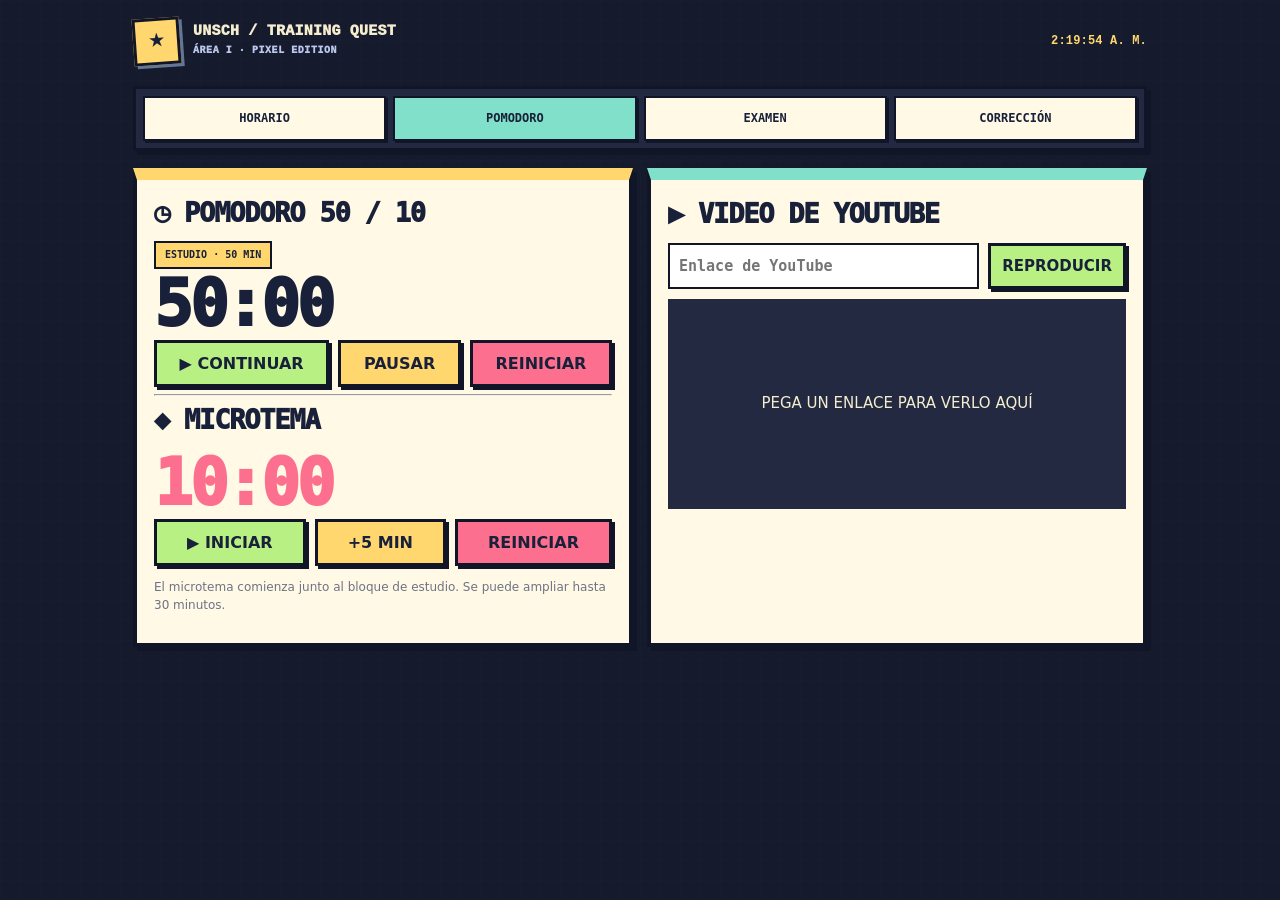
==== commit e0f074e5: "ui: single compact colored course strip with two second-by-second simulated clocks" ====
--- a/training.html
+++ b/training.html
@@ -205,7 +205,7 @@
 #accessMessage{color:#c03652;font-weight:800;font-size:12px}
 .welcome-start{width:100%;font-size:20px;padding:14px}
 @media(max-width:720px){.tabs{grid-template-columns:repeat(4,minmax(0,1fr));gap:5px}.tabs button{font-size:clamp(9px,2.5vw,12px);padding:11px 1px;letter-spacing:-.04em}.tile{padding:13px}.top .logo strong{font-size:11px}#review .tile.wide .row{align-items:flex-start}#review .scorebig{font-size:clamp(27px,7vw,43px)}.welcome-card{box-shadow:3px 3px 0 #101627}}
-</style><link rel="icon" type="image/svg+xml" href="/favicon.svg?v=3"><link rel="shortcut icon" href="/favicon.svg?v=3"><style id="exam-strategy-style">.exam-strategy{border:3px solid var(--edge);background:var(--paper);padding:14px;margin:12px 0;box-shadow:4px 4px 0 var(--edge)}.exam-strategy .exam-milestone{font:900 clamp(16px,3.5vw,23px) monospace;background:var(--yellow);padding:12px;border:2px solid var(--edge);margin:10px 0}.exam-stages{display:grid;grid-template-columns:repeat(5,minmax(0,1fr));gap:5px;margin:12px 0}.exam-stages .stage{padding:8px 4px;border:2px solid var(--edge);font:900 10px/1.4 monospace;text-align:center;background:#e5e2f8}.exam-stages .stage.active{background:var(--lime);outline:3px solid var(--ink)}.exam-strategy table{width:100%;border-collapse:collapse;font:800 11px monospace;margin-top:10px}.exam-strategy td,.exam-strategy th{border-bottom:1px solid #c8c3b1;padding:7px 4px;text-align:left}.exam-strategy details{margin-top:10px}.exam-strategy .tag{font-size:11px}@media(max-width:650px){.exam-stages{grid-template-columns:repeat(2,minmax(0,1fr))}.exam-stages .stage:last-child{grid-column:span 2}}.exam-strategy{padding:9px 12px;margin:9px 0;box-shadow:2px 2px 0 var(--edge)}.exam-strategy>summary{cursor:pointer;font:900 12px monospace;list-style:revert}.exam-strategy>summary #examCompact{float:right}.exam-strategy-body{padding-top:9px}.exam-strategy .exam-milestone{font-size:14px;padding:9px;margin:7px 0}.exam-strategy .exam-stages{grid-template-columns:repeat(2,minmax(0,1fr))}.exam-strategy .exam-stages .stage:last-child{grid-column:auto}.exam-live-guide{margin-top:7px;background:#f4f1e6;border:2px solid var(--edge);padding:9px;font:800 12px/1.6 monospace}.exam-live-guide strong{font-size:13px}.exam-live-guide .clock-pair{display:flex;gap:12px;flex-wrap:wrap}.exam-live-guide .clock-pair span{background:var(--yellow);padding:2px 6px}.exam-live-guide .warn{color:#a82943}.exam-strategy>details{margin-top:5px}.exam-block-cards{margin-top:9px}.exam-block-title{font:900 11px monospace;margin-bottom:6px}.exam-course-grid{display:grid;grid-template-columns:repeat(auto-fit,minmax(112px,1fr));gap:6px}.exam-course-card{background:#fff9e6;border:2px solid var(--edge);padding:7px;display:flex;flex-direction:column;gap:3px;min-width:0}.exam-course-card b{font:900 11px/1.2 monospace}.exam-course-card strong{font:900 16px monospace}.exam-course-card small{font:700 10px/1.3 monospace;opacity:.8}.exam-next{margin-top:9px;padding-top:7px;border-top:2px dashed var(--edge);font:800 10px monospace}.exam-next>span{opacity:.8}.exam-next-grid{display:flex;flex-wrap:wrap;gap:5px;margin-top:6px}.exam-next-card{border:1px solid var(--edge);background:#e9e8df;padding:4px 6px;display:flex;flex-direction:column;gap:1px;max-width:160px}.exam-next-card b{font-size:10px}.exam-next-card small{font-size:9px;opacity:.75}.exam-dual-clock{display:grid;grid-template-columns:1fr 1fr;gap:6px;background:#151a2d;border:2px solid #151a2d;padding:6px;margin-bottom:8px}.exam-dual-clock>div{background:#ffd76e;padding:7px;text-align:center;display:flex;flex-direction:column;gap:2px}.exam-dual-clock small{font:800 10px monospace}.exam-dual-clock strong{font:900 clamp(20px,5vw,31px) monospace}.exam-course-card,.exam-next-card{color:#151a2d}.exam-course-grid{grid-template-columns:repeat(auto-fit,minmax(100px,1fr))}.exam-next-card strong{font-size:11px}.exam-next-card small{font-size:9px}.exam-strategy{padding:6px 9px;margin:7px 0;box-shadow:none;border-width:2px}.exam-strategy .exam-live-guide{padding:5px 7px;margin-top:4px;border-width:1px;font-size:11px}.exam-mini-clocks{display:flex;gap:6px;flex-wrap:wrap;margin-bottom:4px}.exam-mini-clocks span{background:#ffd76e;border:1px solid #151a2d;padding:2px 6px;flex:1;white-space:nowrap;text-align:center}.exam-mini-clocks b{font-size:15px}.exam-mini-status{display:flex;gap:8px;justify-content:space-between;align-items:center;flex-wrap:wrap;line-height:1.4;margin-top:3px}.exam-mini-status span{font-size:10px}.exam-plan-toggle{margin-top:4px}.exam-plan-toggle>summary{font-size:10px!important}.exam-strategy .exam-dual-clock{display:none}</style></head><body><div id="gate"><div class="welcome-card"><h1>CONFÍA EN TI.</h1><p class="welcome-sub">SE ACERCA LA UNSCH</p><div class="timer" id="countdown">--</div><p class="welcome-sub" id="countLabel"></p><div id="accessSetup" class="access-box"><label for="accessPassword" id="accessLabel">CREA TU CLAVE LOCAL</label><input id="accessPassword" type="password" autocomplete="new-password" placeholder="Contraseña" minlength="6"><p id="accessMessage" aria-live="polite"></p></div><button class="action green welcome-start" id="enter">▶ INICIAR</button></div></div><div class="shell"><header class="top"><div class="logo"><div class="logo-mark pixel">★</div><div><strong class="pixel">UNSCH / TRAINING QUEST</strong><small class="pixel">ÁREA I · PIXEL EDITION</small></div></div><span class="pixel" id="now">--:--</span></header><nav class="tabs"><button data-tab="schedule">HORARIO</button><button data-tab="study">POMODORO</button><button data-tab="exam">EXAMEN</button><button data-tab="review">CORRECCIÓN</button></nav><section class="pane active" id="schedule"><div class="bento"><article class="panel tile"><h2>▣ JORNADA</h2><div class="schedule-grid" id="slots"></div></article><article class="panel tile"><h2>★ PLAN ADAPTATIVO</h2>
+</style><link rel="icon" type="image/svg+xml" href="/favicon.svg?v=3"><link rel="shortcut icon" href="/favicon.svg?v=3"><style id="exam-strategy-style">.exam-strategy{border:3px solid var(--edge);background:var(--paper);padding:14px;margin:12px 0;box-shadow:4px 4px 0 var(--edge)}.exam-strategy .exam-milestone{font:900 clamp(16px,3.5vw,23px) monospace;background:var(--yellow);padding:12px;border:2px solid var(--edge);margin:10px 0}.exam-stages{display:grid;grid-template-columns:repeat(5,minmax(0,1fr));gap:5px;margin:12px 0}.exam-stages .stage{padding:8px 4px;border:2px solid var(--edge);font:900 10px/1.4 monospace;text-align:center;background:#e5e2f8}.exam-stages .stage.active{background:var(--lime);outline:3px solid var(--ink)}.exam-strategy table{width:100%;border-collapse:collapse;font:800 11px monospace;margin-top:10px}.exam-strategy td,.exam-strategy th{border-bottom:1px solid #c8c3b1;padding:7px 4px;text-align:left}.exam-strategy details{margin-top:10px}.exam-strategy .tag{font-size:11px}@media(max-width:650px){.exam-stages{grid-template-columns:repeat(2,minmax(0,1fr))}.exam-stages .stage:last-child{grid-column:span 2}}.exam-strategy{padding:9px 12px;margin:9px 0;box-shadow:2px 2px 0 var(--edge)}.exam-strategy>summary{cursor:pointer;font:900 12px monospace;list-style:revert}.exam-strategy>summary #examCompact{float:right}.exam-strategy-body{padding-top:9px}.exam-strategy .exam-milestone{font-size:14px;padding:9px;margin:7px 0}.exam-strategy .exam-stages{grid-template-columns:repeat(2,minmax(0,1fr))}.exam-strategy .exam-stages .stage:last-child{grid-column:auto}.exam-live-guide{margin-top:7px;background:#f4f1e6;border:2px solid var(--edge);padding:9px;font:800 12px/1.6 monospace}.exam-live-guide strong{font-size:13px}.exam-live-guide .clock-pair{display:flex;gap:12px;flex-wrap:wrap}.exam-live-guide .clock-pair span{background:var(--yellow);padding:2px 6px}.exam-live-guide .warn{color:#a82943}.exam-strategy>details{margin-top:5px}.exam-block-cards{margin-top:9px}.exam-block-title{font:900 11px monospace;margin-bottom:6px}.exam-course-grid{display:grid;grid-template-columns:repeat(auto-fit,minmax(112px,1fr));gap:6px}.exam-course-card{background:#fff9e6;border:2px solid var(--edge);padding:7px;display:flex;flex-direction:column;gap:3px;min-width:0}.exam-course-card b{font:900 11px/1.2 monospace}.exam-course-card strong{font:900 16px monospace}.exam-course-card small{font:700 10px/1.3 monospace;opacity:.8}.exam-next{margin-top:9px;padding-top:7px;border-top:2px dashed var(--edge);font:800 10px monospace}.exam-next>span{opacity:.8}.exam-next-grid{display:flex;flex-wrap:wrap;gap:5px;margin-top:6px}.exam-next-card{border:1px solid var(--edge);background:#e9e8df;padding:4px 6px;display:flex;flex-direction:column;gap:1px;max-width:160px}.exam-next-card b{font-size:10px}.exam-next-card small{font-size:9px;opacity:.75}.exam-dual-clock{display:grid;grid-template-columns:1fr 1fr;gap:6px;background:#151a2d;border:2px solid #151a2d;padding:6px;margin-bottom:8px}.exam-dual-clock>div{background:#ffd76e;padding:7px;text-align:center;display:flex;flex-direction:column;gap:2px}.exam-dual-clock small{font:800 10px monospace}.exam-dual-clock strong{font:900 clamp(20px,5vw,31px) monospace}.exam-course-card,.exam-next-card{color:#151a2d}.exam-course-grid{grid-template-columns:repeat(auto-fit,minmax(100px,1fr))}.exam-next-card strong{font-size:11px}.exam-next-card small{font-size:9px}.exam-strategy{padding:6px 9px;margin:7px 0;box-shadow:none;border-width:2px}.exam-strategy .exam-live-guide{padding:5px 7px;margin-top:4px;border-width:1px;font-size:11px}.exam-mini-clocks{display:flex;gap:6px;flex-wrap:wrap;margin-bottom:4px}.exam-mini-clocks span{background:#ffd76e;border:1px solid #151a2d;padding:2px 6px;flex:1;white-space:nowrap;text-align:center}.exam-mini-clocks b{font-size:15px}.exam-mini-status{display:flex;gap:8px;justify-content:space-between;align-items:center;flex-wrap:wrap;line-height:1.4;margin-top:3px}.exam-mini-status span{font-size:10px}.exam-plan-toggle{margin-top:4px}.exam-plan-toggle>summary{font-size:10px!important}.exam-strategy .exam-dual-clock{display:none}.exam-inline-course-row{display:flex;gap:5px;align-items:stretch;overflow-x:auto;padding-bottom:3px;scrollbar-width:thin}.exam-inline-course{flex:0 0 auto;min-width:80px;max-width:125px;border:1.5px solid #151a2d;padding:4px 6px;display:flex;flex-direction:column;justify-content:center;gap:2px;color:#151a2d}.exam-inline-course b{font:900 10px/1.15 monospace}.exam-inline-course small{font:700 9px/1.2 monospace;white-space:nowrap}.exam-inline-clocks{flex:0 0 142px;background:#151a2d;color:#fff9e6;padding:4px 6px;display:flex;flex-direction:column;justify-content:center;gap:3px}.exam-inline-clocks span{font:700 9px monospace;display:flex;justify-content:space-between;gap:4px}.exam-inline-clocks b{font:900 11px monospace;color:#ffd76e}.exam-strategy .exam-live-guide{background:transparent;border:0;padding:2px 0;margin-top:4px}.exam-strategy .exam-mini-status{font-size:10px;margin-top:3px}.exam-strategy .exam-mini-status b{font-size:10px}</style></head><body><div id="gate"><div class="welcome-card"><h1>CONFÍA EN TI.</h1><p class="welcome-sub">SE ACERCA LA UNSCH</p><div class="timer" id="countdown">--</div><p class="welcome-sub" id="countLabel"></p><div id="accessSetup" class="access-box"><label for="accessPassword" id="accessLabel">CREA TU CLAVE LOCAL</label><input id="accessPassword" type="password" autocomplete="new-password" placeholder="Contraseña" minlength="6"><p id="accessMessage" aria-live="polite"></p></div><button class="action green welcome-start" id="enter">▶ INICIAR</button></div></div><div class="shell"><header class="top"><div class="logo"><div class="logo-mark pixel">★</div><div><strong class="pixel">UNSCH / TRAINING QUEST</strong><small class="pixel">ÁREA I · PIXEL EDITION</small></div></div><span class="pixel" id="now">--:--</span></header><nav class="tabs"><button data-tab="schedule">HORARIO</button><button data-tab="study">POMODORO</button><button data-tab="exam">EXAMEN</button><button data-tab="review">CORRECCIÓN</button></nav><section class="pane active" id="schedule"><div class="bento"><article class="panel tile"><h2>▣ JORNADA</h2><div class="schedule-grid" id="slots"></div></article><article class="panel tile"><h2>★ PLAN ADAPTATIVO</h2>
 <div class="plan-status" id="planStatus">SIN DIAGNÓSTICO</div>
 <p class="small" id="planReason">Corrige las preguntas de RM, Aritmética, Física y Álgebra para obtener una recomendación.</p>
 <div class="plan-options" id="planOptions">
@@ -350,9 +350,10 @@
  const budget=map[q]?.name==='RV'?60:map[q]?.weight===3?90:map[q]?.weight===2?60:30;
  const stageCourses=[['RV · Lenguaje · Literatura','Prioriza preguntas directas; RV ≤ 60 s'],['RM · Aritmética · Álgebra · Geometría · Física','Prioriza 12 puntos y reconoce el método'],['Trigonometría · Química · Historia · Geografía · Economía · Cívica · Actualidad','Barrido rápido de los cursos pendientes'],['Pendientes de RM · Aritmética · Física y otros','Segunda vuelta: recupera las que sí sabes plantear'],['Cartilla de respuestas','Verifica filas y alternativas; no abras cálculos largos']];
  const recommendation=stageCourses[active];
- const wallSec=base=>wallLabel(base+Math.floor(elapsedSec/60));
- const warn=currentSec>budget?' <span class="warn">⚠ '+Math.round(currentSec)+' s / '+budget+' s: PASA Y VUELVE</span>':' '+Math.round(currentSec)+' s / '+budget+' s recomendados';
- $('examLiveGuide').innerHTML='<div class="exam-mini-clocks"><span>09:00 → <b>'+wallSec(540)+'</b></span><span>09:30 → <b>'+wallSec(570)+'</b></span></div><div class="exam-mini-status"><b>'+st.name+'</b><span>'+recommendation[0]+'</span></div><div class="exam-mini-status"><span>P'+(q+1)+' · '+map[q].name+'</span><b class="'+(currentSec>budget?'warn':'')+'">'+Math.round(currentSec)+'/'+budget+' s'+(currentSec>budget?' · PASA':'')+'</b></div>';
+ const clockTime=base=>{const n=base*60+elapsedSec;return wallLabel(Math.floor(n/60))+':'+String(n%60).padStart(2,'0')};
+ const colorFor=name=>{const i=courses.findIndex(c=>c[0]===name);return i>=0?colors[i]:'#e8e8e8'};
+ const miniCards=STAGE_COURSE_BUDGETS[active].map(([name,mins,seconds])=>'<div class="exam-inline-course" style="background:'+colorFor(name)+'"><b>'+name+'</b><small>'+mins+' min · '+(seconds?seconds+' s/p':'revisión')+'</small></div>').join('');
+ $('examLiveGuide').innerHTML='<div class="exam-inline-course-row">'+miniCards+'<div class="exam-inline-clocks"><span>INICIO 09:00 <b>'+clockTime(540)+'</b></span><span>INICIO 09:30 <b>'+clockTime(570)+'</b></span></div></div><div class="exam-mini-status"><b>'+st.name+'</b><span>P'+(q+1)+' · '+map[q].name+' · '+Math.round(currentSec)+'/'+budget+' s'+(currentSec>budget?' · ⚠ PASA':'')+'</span></div>';
  const courseColor=name=>{const index=courses.findIndex(c=>c[0]===name);return index>=0?colors[index]:'#e8e8e8'};
  const card=(name,mins,seconds,small=false)=>'<div class="'+(small?'exam-next-card':'exam-course-card')+'" style="background:'+courseColor(name)+'"><b>'+name+'</b><strong>'+mins+' min</strong><small>'+(seconds?seconds+' s/pregunta':'Revisión')+'</small></div>';
  const cards=STAGE_COURSE_BUDGETS[active].map(([name,mins,seconds])=>card(name,mins,seconds)).join('');
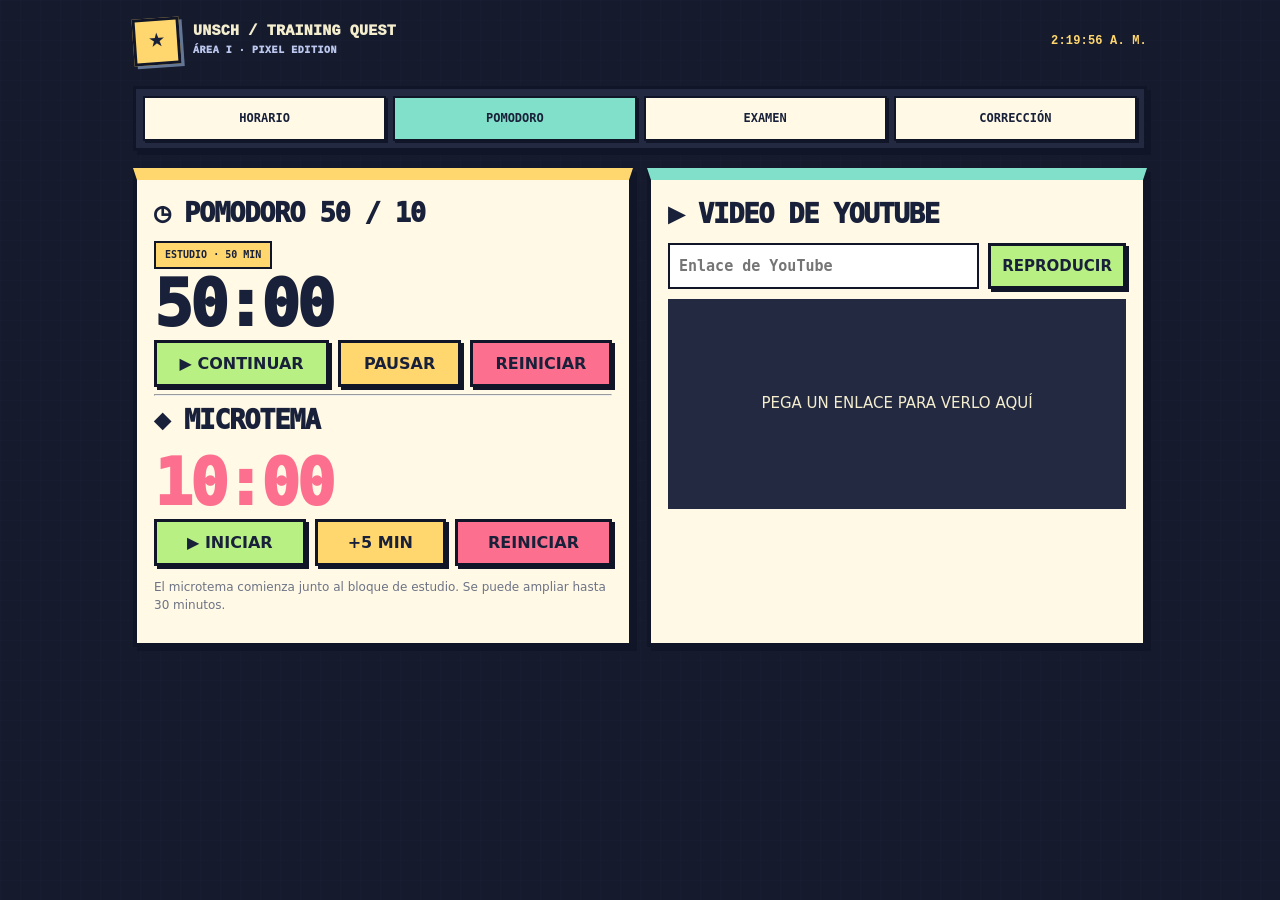
==== commit 54b93fcb: "feat: live Pomodoro and exam countdowns in browser tab title" ====
--- a/training.html
+++ b/training.html
@@ -308,7 +308,7 @@
 const target=new Date('2026-11-22T07:00:00-05:00').getTime();function clock(){let n=new Date(),remain=Math.max(0,Math.floor((target-Date.now())/1000));$('countdown').textContent=Math.floor(remain/86400)+'d '+fmt(remain%86400);$('countLabel').textContent=remain?'CADA SEGUNDO CUENTA':'LLEGÓ EL DÍA. CONFÍA EN TI.';$('now').textContent=n.toLocaleTimeString('es-PE',{timeZone:'America/Lima'});let h=+new Intl.DateTimeFormat('en-US',{timeZone:'America/Lima',hour:'2-digit',hour12:false}).format(n),m=+new Intl.DateTimeFormat('en-US',{timeZone:'America/Lima',minute:'2-digit'}).format(n);$('activity').textContent='AHORA: '+(h<7?'Preparación':h<13?'Estudio':h<14?'Almuerzo':h<16?'Simulacro 1':h<18?'Corrección':h<20?'Simulacro 2':h<21?'Cena':h<22?'Corrección final':'Descanso');if(h===7&&m===0&&!pomRunning&&!sessionStorage.getItem('unsch-auto-pom')){startPom();sessionStorage.setItem('unsch-auto-pom','1')}}
 const slots=[['07:00–13:00','Estudio · Pomodoro 50/10'],['13:00–14:00','Almuerzo y descanso'],['14:00–16:00','Simulacro 1'],['16:00–18:00','Corrección'],['18:00–20:00','Simulacro 2'],['20:00–21:00','Cena'],['21:00–22:00','Corrección final']];$('slots').innerHTML=slots.map(([h,t],i)=>'<div class="slot" data-kind="'+(['study','break','exam','review','exam','meal','review'][i])+'"><small>'+h+'</small>'+t+'</div>').join('');$('topics').value=localStorage.getItem('unsch-topics')||'';$('topics').oninput=save;
 function startPom(){pomRunning=true;pomEnd=Date.now()+pomLeft*1000;if(!pomPhase&&!microRunning){microRunning=true;microEnd=Date.now()+microLeft*1000}}
-function tick(){clock();if(pomRunning){pomLeft=Math.max(0,Math.ceil((pomEnd-Date.now())/1000));if(!pomLeft){pomPhase=1-pomPhase;pomLeft=pomPhase?600:3000;pomEnd=Date.now()+pomLeft*1000;if(!pomPhase){microLeft=600;microRunning=true;microEnd=Date.now()+600000}else microRunning=false}}$('phase').textContent=pomPhase?'DESCANSO · 10 MIN':'ESTUDIO · 50 MIN';$('pom').textContent=fmt(pomLeft).slice(3);if(microRunning){microLeft=Math.max(0,Math.ceil((microEnd-Date.now())/1000));if(!microLeft)microRunning=false}$('micro').textContent=fmt(microLeft).slice(3);if(data.started&&!data.ended&&Date.now()-data.started>=7200000){recordTime();data.ended=Date.now();save();tab('review')}let remain=data.started?Math.max(0,7200-Math.floor(((data.ended||Date.now())-data.started)/1000)):7200;$('examClock').textContent=fmt(remain);(()=>{const spent=data.secs[q]+(data.started&&!data.ended?(Date.now()-entered)/1000:0);const budget=map[q]?.name==='RV'?60:map[q]?.weight===3?90:map[q]?.weight===2?60:30;const over=spent>budget;$('qTime').textContent='PREGUNTA '+(q+1)+' · '+Math.round(spent)+' s / '+budget+' s ORIENTATIVOS'+(over?' · ⚠ PASA Y VUELVE':'')+' · Sin primer paso en 30–40 s: PASA';$('qTime').style.color=over?'#c53649':''})()}setInterval(tick,1000);tick();
+function tick(){clock();if(pomRunning){pomLeft=Math.max(0,Math.ceil((pomEnd-Date.now())/1000));if(!pomLeft){pomPhase=1-pomPhase;pomLeft=pomPhase?600:3000;pomEnd=Date.now()+pomLeft*1000;if(!pomPhase){microLeft=600;microRunning=true;microEnd=Date.now()+600000}else microRunning=false}}$('phase').textContent=pomPhase?'DESCANSO · 10 MIN':'ESTUDIO · 50 MIN';$('pom').textContent=fmt(pomLeft).slice(3);if(microRunning){microLeft=Math.max(0,Math.ceil((microEnd-Date.now())/1000));if(!microLeft)microRunning=false}$('micro').textContent=fmt(microLeft).slice(3);if(data.started&&!data.ended&&Date.now()-data.started>=7200000){recordTime();data.ended=Date.now();save();tab('review')}let remain=data.started?Math.max(0,7200-Math.floor(((data.ended||Date.now())-data.started)/1000)):7200;$('examClock').textContent=fmt(remain);document.title='POM: '+String(Math.floor(pomLeft/60)).padStart(2,'0')+':'+String(pomLeft%60).padStart(2,'0')+' | EXA: '+String(Math.floor(remain/60)).padStart(2,'0')+':'+String(remain%60).padStart(2,'0')+' · UNSCH';(()=>{const spent=data.secs[q]+(data.started&&!data.ended?(Date.now()-entered)/1000:0);const budget=map[q]?.name==='RV'?60:map[q]?.weight===3?90:map[q]?.weight===2?60:30;const over=spent>budget;$('qTime').textContent='PREGUNTA '+(q+1)+' · '+Math.round(spent)+' s / '+budget+' s ORIENTATIVOS'+(over?' · ⚠ PASA Y VUELVE':'')+' · Sin primer paso en 30–40 s: PASA';$('qTime').style.color=over?'#c53649':''})()}setInterval(tick,1000);tick();
 $('pomStart').onclick=startPom;$('pomPause').onclick=()=>{pomRunning=false;microRunning=false};$('pomReset').onclick=()=>{pomRunning=false;pomPhase=0;pomLeft=3000;microRunning=false;microLeft=600};$('microStart').onclick=()=>{microRunning=true;microEnd=Date.now()+microLeft*1000};$('microMore').onclick=()=>{microLeft=Math.min(1800,microLeft+300);if(microRunning)microEnd=Date.now()+microLeft*1000};$('microReset').onclick=()=>{microRunning=false;microLeft=600};
 $('ytGo').onclick=async()=>{let m=$('yt').value.trim().match(/(?:youtu\.be\/|youtube\.com\/(?:watch\?(?:[^#]*&)?v=|embed\/|shorts\/|live\/))([\w-]{11})/);if(!m)return alert('Enlace de YouTube no válido');const id=m[1],url='https://www.youtube.com/watch?v='+id;$('player').classList.remove('ytbox');$('player').innerHTML='<iframe title="Video de YouTube" allow="autoplay;encrypted-media;picture-in-picture" allowfullscreen src="https://www.youtube-nocookie.com/embed/'+id+'"></iframe>';$('videoTitle').textContent='▶ CARGANDO TÍTULO…';try{const response=await fetch('https://noembed.com/embed?url='+encodeURIComponent(url));if(!response.ok)throw Error('metadata unavailable');const info=await response.json();if(info.error||!info.title)throw Error('title unavailable');$('videoTitle').textContent='▶ '+info.title;}catch(e){$('videoTitle').textContent='▶ VIDEO DE YOUTUBE';}};
 function recordTime(){if(data.started&&!data.ended){data.secs[q]+=(Date.now()-entered)/1000;entered=Date.now()}}
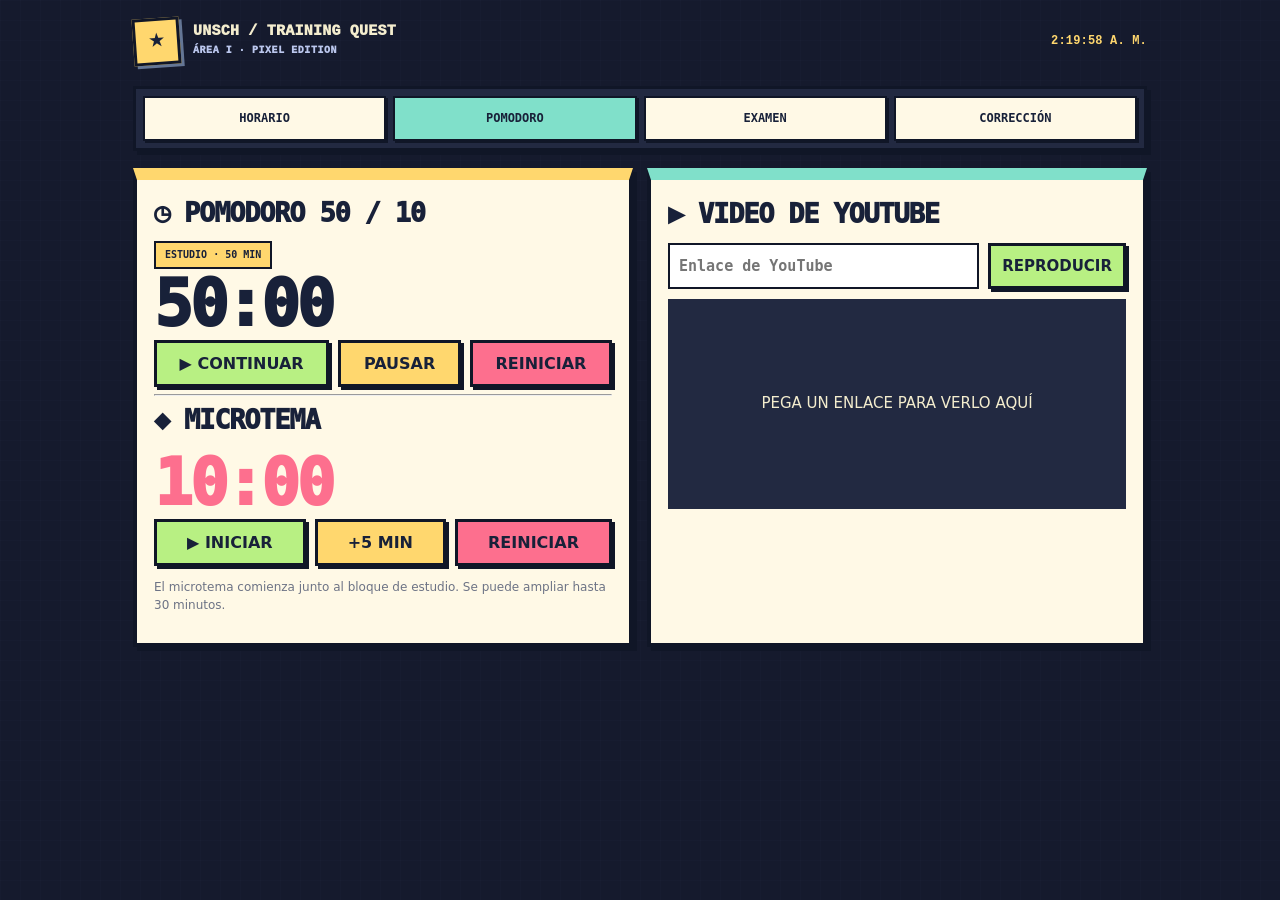
==== commit 12049ea8: "fix: tab title shows only the timer for the active exam or pomodoro view" ====
--- a/training.html
+++ b/training.html
@@ -308,7 +308,7 @@
 const target=new Date('2026-11-22T07:00:00-05:00').getTime();function clock(){let n=new Date(),remain=Math.max(0,Math.floor((target-Date.now())/1000));$('countdown').textContent=Math.floor(remain/86400)+'d '+fmt(remain%86400);$('countLabel').textContent=remain?'CADA SEGUNDO CUENTA':'LLEGÓ EL DÍA. CONFÍA EN TI.';$('now').textContent=n.toLocaleTimeString('es-PE',{timeZone:'America/Lima'});let h=+new Intl.DateTimeFormat('en-US',{timeZone:'America/Lima',hour:'2-digit',hour12:false}).format(n),m=+new Intl.DateTimeFormat('en-US',{timeZone:'America/Lima',minute:'2-digit'}).format(n);$('activity').textContent='AHORA: '+(h<7?'Preparación':h<13?'Estudio':h<14?'Almuerzo':h<16?'Simulacro 1':h<18?'Corrección':h<20?'Simulacro 2':h<21?'Cena':h<22?'Corrección final':'Descanso');if(h===7&&m===0&&!pomRunning&&!sessionStorage.getItem('unsch-auto-pom')){startPom();sessionStorage.setItem('unsch-auto-pom','1')}}
 const slots=[['07:00–13:00','Estudio · Pomodoro 50/10'],['13:00–14:00','Almuerzo y descanso'],['14:00–16:00','Simulacro 1'],['16:00–18:00','Corrección'],['18:00–20:00','Simulacro 2'],['20:00–21:00','Cena'],['21:00–22:00','Corrección final']];$('slots').innerHTML=slots.map(([h,t],i)=>'<div class="slot" data-kind="'+(['study','break','exam','review','exam','meal','review'][i])+'"><small>'+h+'</small>'+t+'</div>').join('');$('topics').value=localStorage.getItem('unsch-topics')||'';$('topics').oninput=save;
 function startPom(){pomRunning=true;pomEnd=Date.now()+pomLeft*1000;if(!pomPhase&&!microRunning){microRunning=true;microEnd=Date.now()+microLeft*1000}}
-function tick(){clock();if(pomRunning){pomLeft=Math.max(0,Math.ceil((pomEnd-Date.now())/1000));if(!pomLeft){pomPhase=1-pomPhase;pomLeft=pomPhase?600:3000;pomEnd=Date.now()+pomLeft*1000;if(!pomPhase){microLeft=600;microRunning=true;microEnd=Date.now()+600000}else microRunning=false}}$('phase').textContent=pomPhase?'DESCANSO · 10 MIN':'ESTUDIO · 50 MIN';$('pom').textContent=fmt(pomLeft).slice(3);if(microRunning){microLeft=Math.max(0,Math.ceil((microEnd-Date.now())/1000));if(!microLeft)microRunning=false}$('micro').textContent=fmt(microLeft).slice(3);if(data.started&&!data.ended&&Date.now()-data.started>=7200000){recordTime();data.ended=Date.now();save();tab('review')}let remain=data.started?Math.max(0,7200-Math.floor(((data.ended||Date.now())-data.started)/1000)):7200;$('examClock').textContent=fmt(remain);document.title='POM: '+String(Math.floor(pomLeft/60)).padStart(2,'0')+':'+String(pomLeft%60).padStart(2,'0')+' | EXA: '+String(Math.floor(remain/60)).padStart(2,'0')+':'+String(remain%60).padStart(2,'0')+' · UNSCH';(()=>{const spent=data.secs[q]+(data.started&&!data.ended?(Date.now()-entered)/1000:0);const budget=map[q]?.name==='RV'?60:map[q]?.weight===3?90:map[q]?.weight===2?60:30;const over=spent>budget;$('qTime').textContent='PREGUNTA '+(q+1)+' · '+Math.round(spent)+' s / '+budget+' s ORIENTATIVOS'+(over?' · ⚠ PASA Y VUELVE':'')+' · Sin primer paso en 30–40 s: PASA';$('qTime').style.color=over?'#c53649':''})()}setInterval(tick,1000);tick();
+function tick(){clock();if(pomRunning){pomLeft=Math.max(0,Math.ceil((pomEnd-Date.now())/1000));if(!pomLeft){pomPhase=1-pomPhase;pomLeft=pomPhase?600:3000;pomEnd=Date.now()+pomLeft*1000;if(!pomPhase){microLeft=600;microRunning=true;microEnd=Date.now()+600000}else microRunning=false}}$('phase').textContent=pomPhase?'DESCANSO · 10 MIN':'ESTUDIO · 50 MIN';$('pom').textContent=fmt(pomLeft).slice(3);if(microRunning){microLeft=Math.max(0,Math.ceil((microEnd-Date.now())/1000));if(!microLeft)microRunning=false}$('micro').textContent=fmt(microLeft).slice(3);if(data.started&&!data.ended&&Date.now()-data.started>=7200000){recordTime();data.ended=Date.now();save();tab('review')}let remain=data.started?Math.max(0,7200-Math.floor(((data.ended||Date.now())-data.started)/1000)):7200;$('examClock').textContent=fmt(remain);const activePane=document.querySelector('.pane.active')?.id;document.title=activePane==='exam'&&data.started&&!data.ended?'EXA: '+String(Math.floor(remain/60)).padStart(2,'0')+':'+String(remain%60).padStart(2,'0')+' · UNSCH':activePane==='pomodoro'?'POM: '+String(Math.floor(pomLeft/60)).padStart(2,'0')+':'+String(pomLeft%60).padStart(2,'0')+' · UNSCH':'UNSCH · TRAINING QUEST';(()=>{const spent=data.secs[q]+(data.started&&!data.ended?(Date.now()-entered)/1000:0);const budget=map[q]?.name==='RV'?60:map[q]?.weight===3?90:map[q]?.weight===2?60:30;const over=spent>budget;$('qTime').textContent='PREGUNTA '+(q+1)+' · '+Math.round(spent)+' s / '+budget+' s ORIENTATIVOS'+(over?' · ⚠ PASA Y VUELVE':'')+' · Sin primer paso en 30–40 s: PASA';$('qTime').style.color=over?'#c53649':''})()}setInterval(tick,1000);tick();
 $('pomStart').onclick=startPom;$('pomPause').onclick=()=>{pomRunning=false;microRunning=false};$('pomReset').onclick=()=>{pomRunning=false;pomPhase=0;pomLeft=3000;microRunning=false;microLeft=600};$('microStart').onclick=()=>{microRunning=true;microEnd=Date.now()+microLeft*1000};$('microMore').onclick=()=>{microLeft=Math.min(1800,microLeft+300);if(microRunning)microEnd=Date.now()+microLeft*1000};$('microReset').onclick=()=>{microRunning=false;microLeft=600};
 $('ytGo').onclick=async()=>{let m=$('yt').value.trim().match(/(?:youtu\.be\/|youtube\.com\/(?:watch\?(?:[^#]*&)?v=|embed\/|shorts\/|live\/))([\w-]{11})/);if(!m)return alert('Enlace de YouTube no válido');const id=m[1],url='https://www.youtube.com/watch?v='+id;$('player').classList.remove('ytbox');$('player').innerHTML='<iframe title="Video de YouTube" allow="autoplay;encrypted-media;picture-in-picture" allowfullscreen src="https://www.youtube-nocookie.com/embed/'+id+'"></iframe>';$('videoTitle').textContent='▶ CARGANDO TÍTULO…';try{const response=await fetch('https://noembed.com/embed?url='+encodeURIComponent(url));if(!response.ok)throw Error('metadata unavailable');const info=await response.json();if(info.error||!info.title)throw Error('title unavailable');$('videoTitle').textContent='▶ '+info.title;}catch(e){$('videoTitle').textContent='▶ VIDEO DE YOUTUBE';}};
 function recordTime(){if(data.started&&!data.ended){data.secs[q]+=(Date.now()-entered)/1000;entered=Date.now()}}
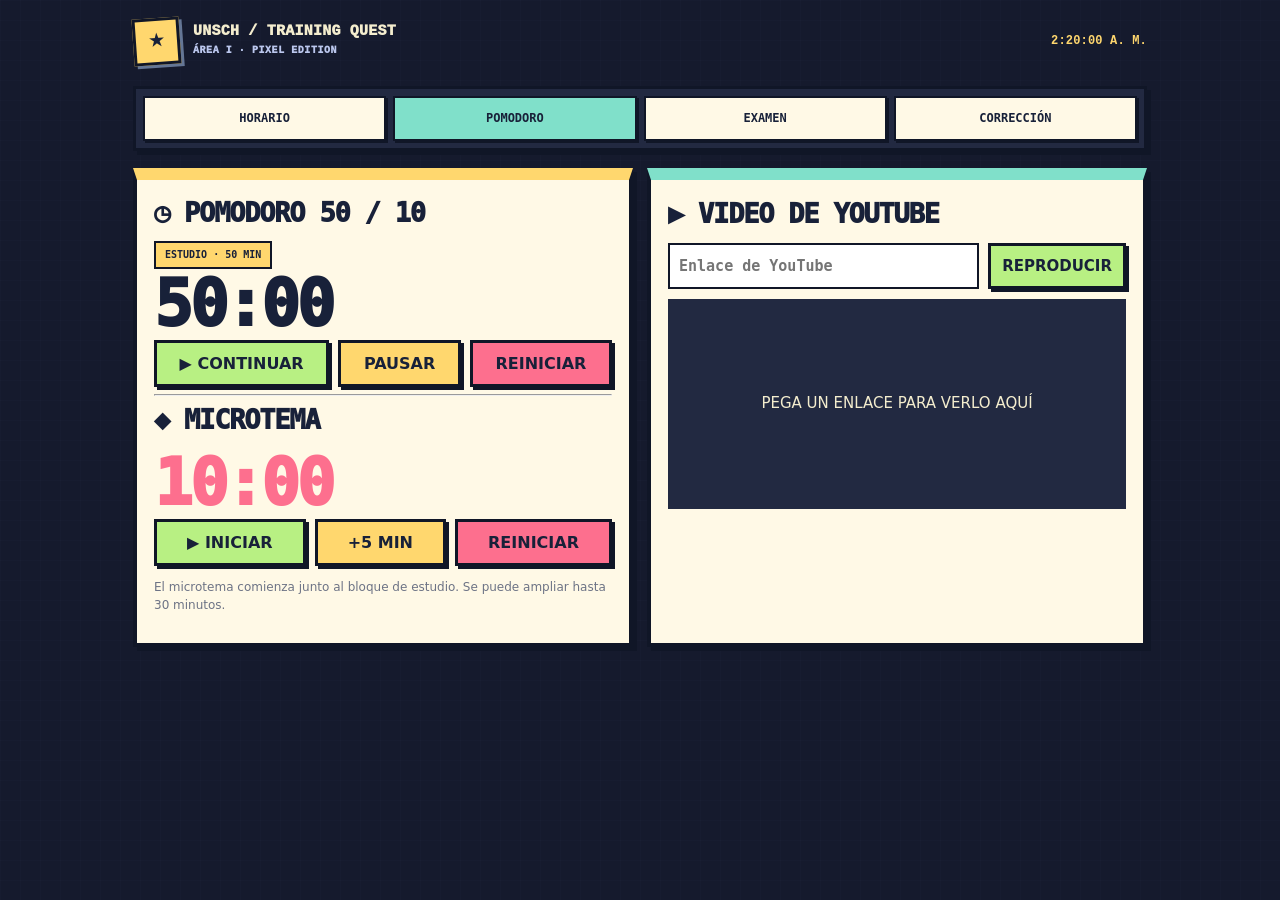
==== commit 747b38a9: "fix: match Pomodoro tab to actual study pane ID" ====
--- a/training.html
+++ b/training.html
@@ -308,7 +308,7 @@
 const target=new Date('2026-11-22T07:00:00-05:00').getTime();function clock(){let n=new Date(),remain=Math.max(0,Math.floor((target-Date.now())/1000));$('countdown').textContent=Math.floor(remain/86400)+'d '+fmt(remain%86400);$('countLabel').textContent=remain?'CADA SEGUNDO CUENTA':'LLEGÓ EL DÍA. CONFÍA EN TI.';$('now').textContent=n.toLocaleTimeString('es-PE',{timeZone:'America/Lima'});let h=+new Intl.DateTimeFormat('en-US',{timeZone:'America/Lima',hour:'2-digit',hour12:false}).format(n),m=+new Intl.DateTimeFormat('en-US',{timeZone:'America/Lima',minute:'2-digit'}).format(n);$('activity').textContent='AHORA: '+(h<7?'Preparación':h<13?'Estudio':h<14?'Almuerzo':h<16?'Simulacro 1':h<18?'Corrección':h<20?'Simulacro 2':h<21?'Cena':h<22?'Corrección final':'Descanso');if(h===7&&m===0&&!pomRunning&&!sessionStorage.getItem('unsch-auto-pom')){startPom();sessionStorage.setItem('unsch-auto-pom','1')}}
 const slots=[['07:00–13:00','Estudio · Pomodoro 50/10'],['13:00–14:00','Almuerzo y descanso'],['14:00–16:00','Simulacro 1'],['16:00–18:00','Corrección'],['18:00–20:00','Simulacro 2'],['20:00–21:00','Cena'],['21:00–22:00','Corrección final']];$('slots').innerHTML=slots.map(([h,t],i)=>'<div class="slot" data-kind="'+(['study','break','exam','review','exam','meal','review'][i])+'"><small>'+h+'</small>'+t+'</div>').join('');$('topics').value=localStorage.getItem('unsch-topics')||'';$('topics').oninput=save;
 function startPom(){pomRunning=true;pomEnd=Date.now()+pomLeft*1000;if(!pomPhase&&!microRunning){microRunning=true;microEnd=Date.now()+microLeft*1000}}
-function tick(){clock();if(pomRunning){pomLeft=Math.max(0,Math.ceil((pomEnd-Date.now())/1000));if(!pomLeft){pomPhase=1-pomPhase;pomLeft=pomPhase?600:3000;pomEnd=Date.now()+pomLeft*1000;if(!pomPhase){microLeft=600;microRunning=true;microEnd=Date.now()+600000}else microRunning=false}}$('phase').textContent=pomPhase?'DESCANSO · 10 MIN':'ESTUDIO · 50 MIN';$('pom').textContent=fmt(pomLeft).slice(3);if(microRunning){microLeft=Math.max(0,Math.ceil((microEnd-Date.now())/1000));if(!microLeft)microRunning=false}$('micro').textContent=fmt(microLeft).slice(3);if(data.started&&!data.ended&&Date.now()-data.started>=7200000){recordTime();data.ended=Date.now();save();tab('review')}let remain=data.started?Math.max(0,7200-Math.floor(((data.ended||Date.now())-data.started)/1000)):7200;$('examClock').textContent=fmt(remain);const activePane=document.querySelector('.pane.active')?.id;document.title=activePane==='exam'&&data.started&&!data.ended?'EXA: '+String(Math.floor(remain/60)).padStart(2,'0')+':'+String(remain%60).padStart(2,'0')+' · UNSCH':activePane==='pomodoro'?'POM: '+String(Math.floor(pomLeft/60)).padStart(2,'0')+':'+String(pomLeft%60).padStart(2,'0')+' · UNSCH':'UNSCH · TRAINING QUEST';(()=>{const spent=data.secs[q]+(data.started&&!data.ended?(Date.now()-entered)/1000:0);const budget=map[q]?.name==='RV'?60:map[q]?.weight===3?90:map[q]?.weight===2?60:30;const over=spent>budget;$('qTime').textContent='PREGUNTA '+(q+1)+' · '+Math.round(spent)+' s / '+budget+' s ORIENTATIVOS'+(over?' · ⚠ PASA Y VUELVE':'')+' · Sin primer paso en 30–40 s: PASA';$('qTime').style.color=over?'#c53649':''})()}setInterval(tick,1000);tick();
+function tick(){clock();if(pomRunning){pomLeft=Math.max(0,Math.ceil((pomEnd-Date.now())/1000));if(!pomLeft){pomPhase=1-pomPhase;pomLeft=pomPhase?600:3000;pomEnd=Date.now()+pomLeft*1000;if(!pomPhase){microLeft=600;microRunning=true;microEnd=Date.now()+600000}else microRunning=false}}$('phase').textContent=pomPhase?'DESCANSO · 10 MIN':'ESTUDIO · 50 MIN';$('pom').textContent=fmt(pomLeft).slice(3);if(microRunning){microLeft=Math.max(0,Math.ceil((microEnd-Date.now())/1000));if(!microLeft)microRunning=false}$('micro').textContent=fmt(microLeft).slice(3);if(data.started&&!data.ended&&Date.now()-data.started>=7200000){recordTime();data.ended=Date.now();save();tab('review')}let remain=data.started?Math.max(0,7200-Math.floor(((data.ended||Date.now())-data.started)/1000)):7200;$('examClock').textContent=fmt(remain);const activePane=document.querySelector('.pane.active')?.id;document.title=activePane==='exam'&&data.started&&!data.ended?'EXA: '+String(Math.floor(remain/60)).padStart(2,'0')+':'+String(remain%60).padStart(2,'0')+' · UNSCH':activePane==='study'?'POM: '+String(Math.floor(pomLeft/60)).padStart(2,'0')+':'+String(pomLeft%60).padStart(2,'0')+' · UNSCH':'UNSCH · TRAINING QUEST';(()=>{const spent=data.secs[q]+(data.started&&!data.ended?(Date.now()-entered)/1000:0);const budget=map[q]?.name==='RV'?60:map[q]?.weight===3?90:map[q]?.weight===2?60:30;const over=spent>budget;$('qTime').textContent='PREGUNTA '+(q+1)+' · '+Math.round(spent)+' s / '+budget+' s ORIENTATIVOS'+(over?' · ⚠ PASA Y VUELVE':'')+' · Sin primer paso en 30–40 s: PASA';$('qTime').style.color=over?'#c53649':''})()}setInterval(tick,1000);tick();
 $('pomStart').onclick=startPom;$('pomPause').onclick=()=>{pomRunning=false;microRunning=false};$('pomReset').onclick=()=>{pomRunning=false;pomPhase=0;pomLeft=3000;microRunning=false;microLeft=600};$('microStart').onclick=()=>{microRunning=true;microEnd=Date.now()+microLeft*1000};$('microMore').onclick=()=>{microLeft=Math.min(1800,microLeft+300);if(microRunning)microEnd=Date.now()+microLeft*1000};$('microReset').onclick=()=>{microRunning=false;microLeft=600};
 $('ytGo').onclick=async()=>{let m=$('yt').value.trim().match(/(?:youtu\.be\/|youtube\.com\/(?:watch\?(?:[^#]*&)?v=|embed\/|shorts\/|live\/))([\w-]{11})/);if(!m)return alert('Enlace de YouTube no válido');const id=m[1],url='https://www.youtube.com/watch?v='+id;$('player').classList.remove('ytbox');$('player').innerHTML='<iframe title="Video de YouTube" allow="autoplay;encrypted-media;picture-in-picture" allowfullscreen src="https://www.youtube-nocookie.com/embed/'+id+'"></iframe>';$('videoTitle').textContent='▶ CARGANDO TÍTULO…';try{const response=await fetch('https://noembed.com/embed?url='+encodeURIComponent(url));if(!response.ok)throw Error('metadata unavailable');const info=await response.json();if(info.error||!info.title)throw Error('title unavailable');$('videoTitle').textContent='▶ '+info.title;}catch(e){$('videoTitle').textContent='▶ VIDEO DE YOUTUBE';}};
 function recordTime(){if(data.started&&!data.ended){data.secs[q]+=(Date.now()-entered)/1000;entered=Date.now()}}
